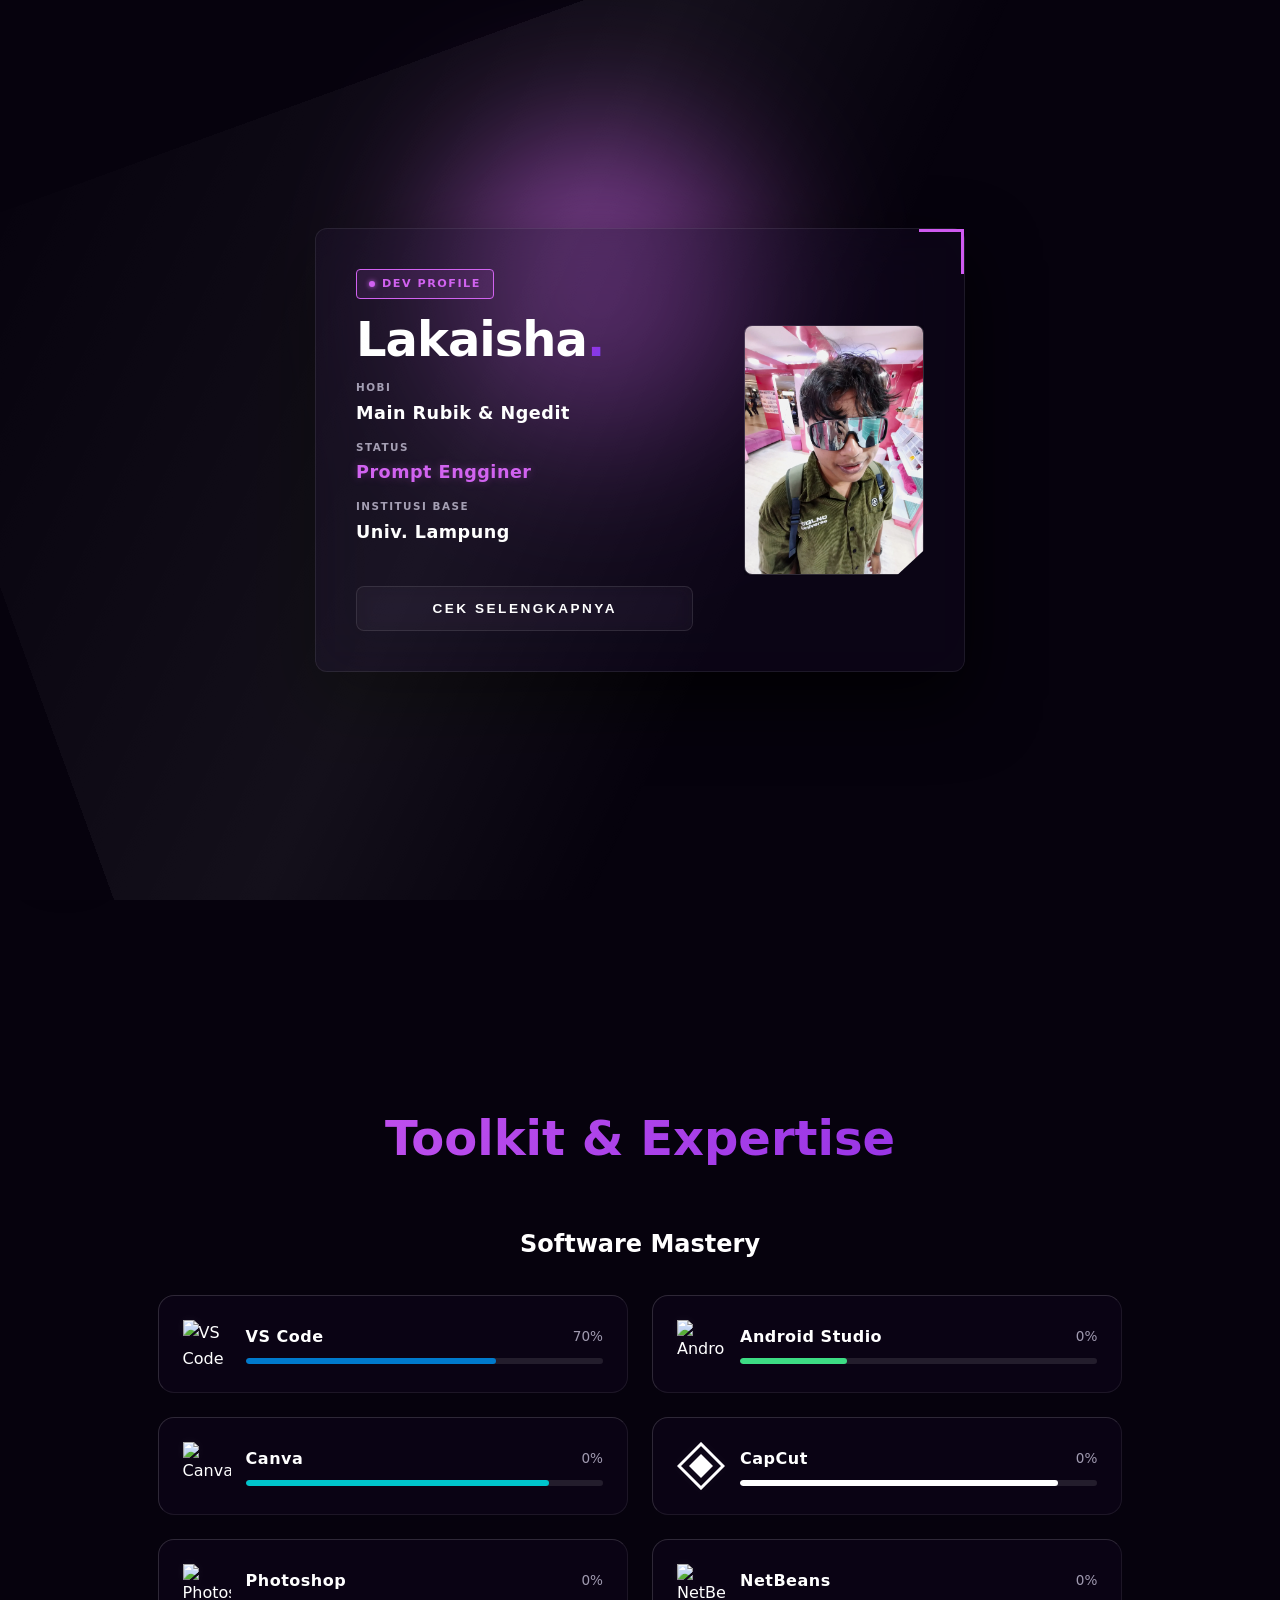
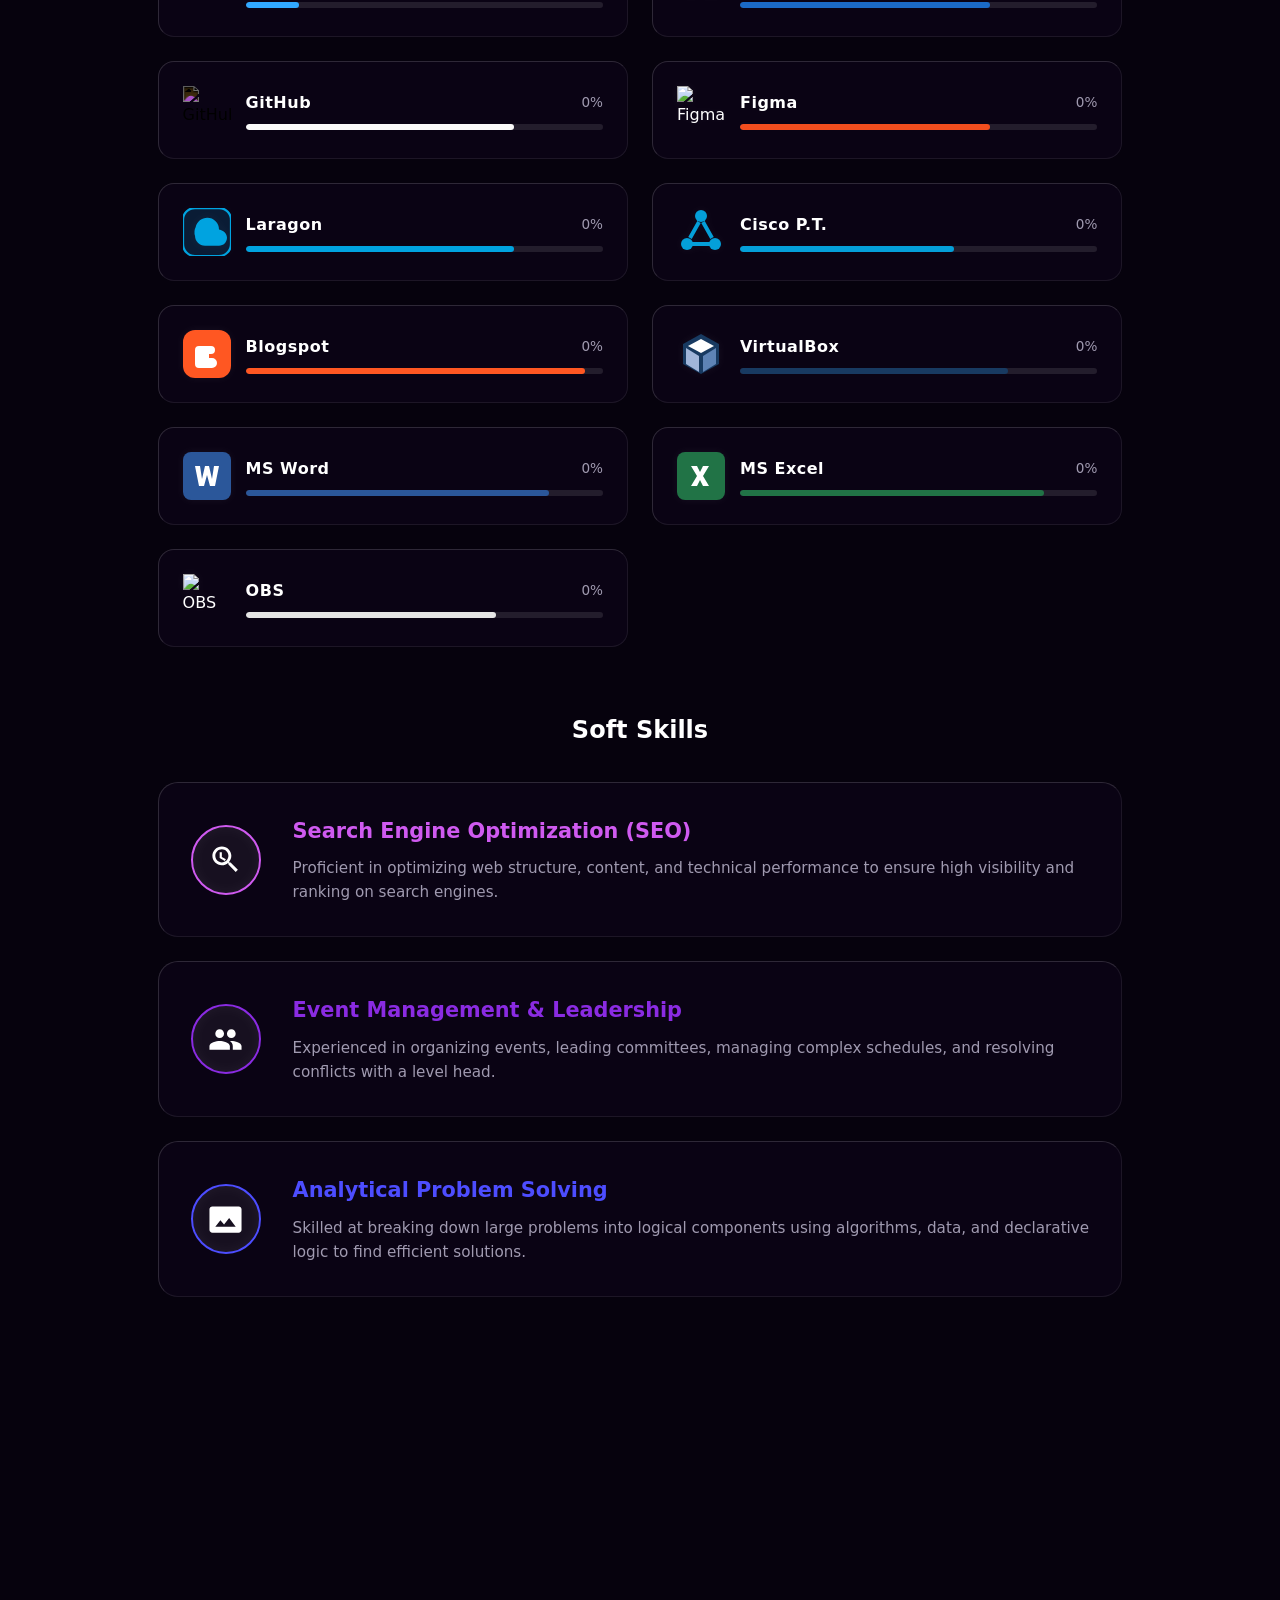
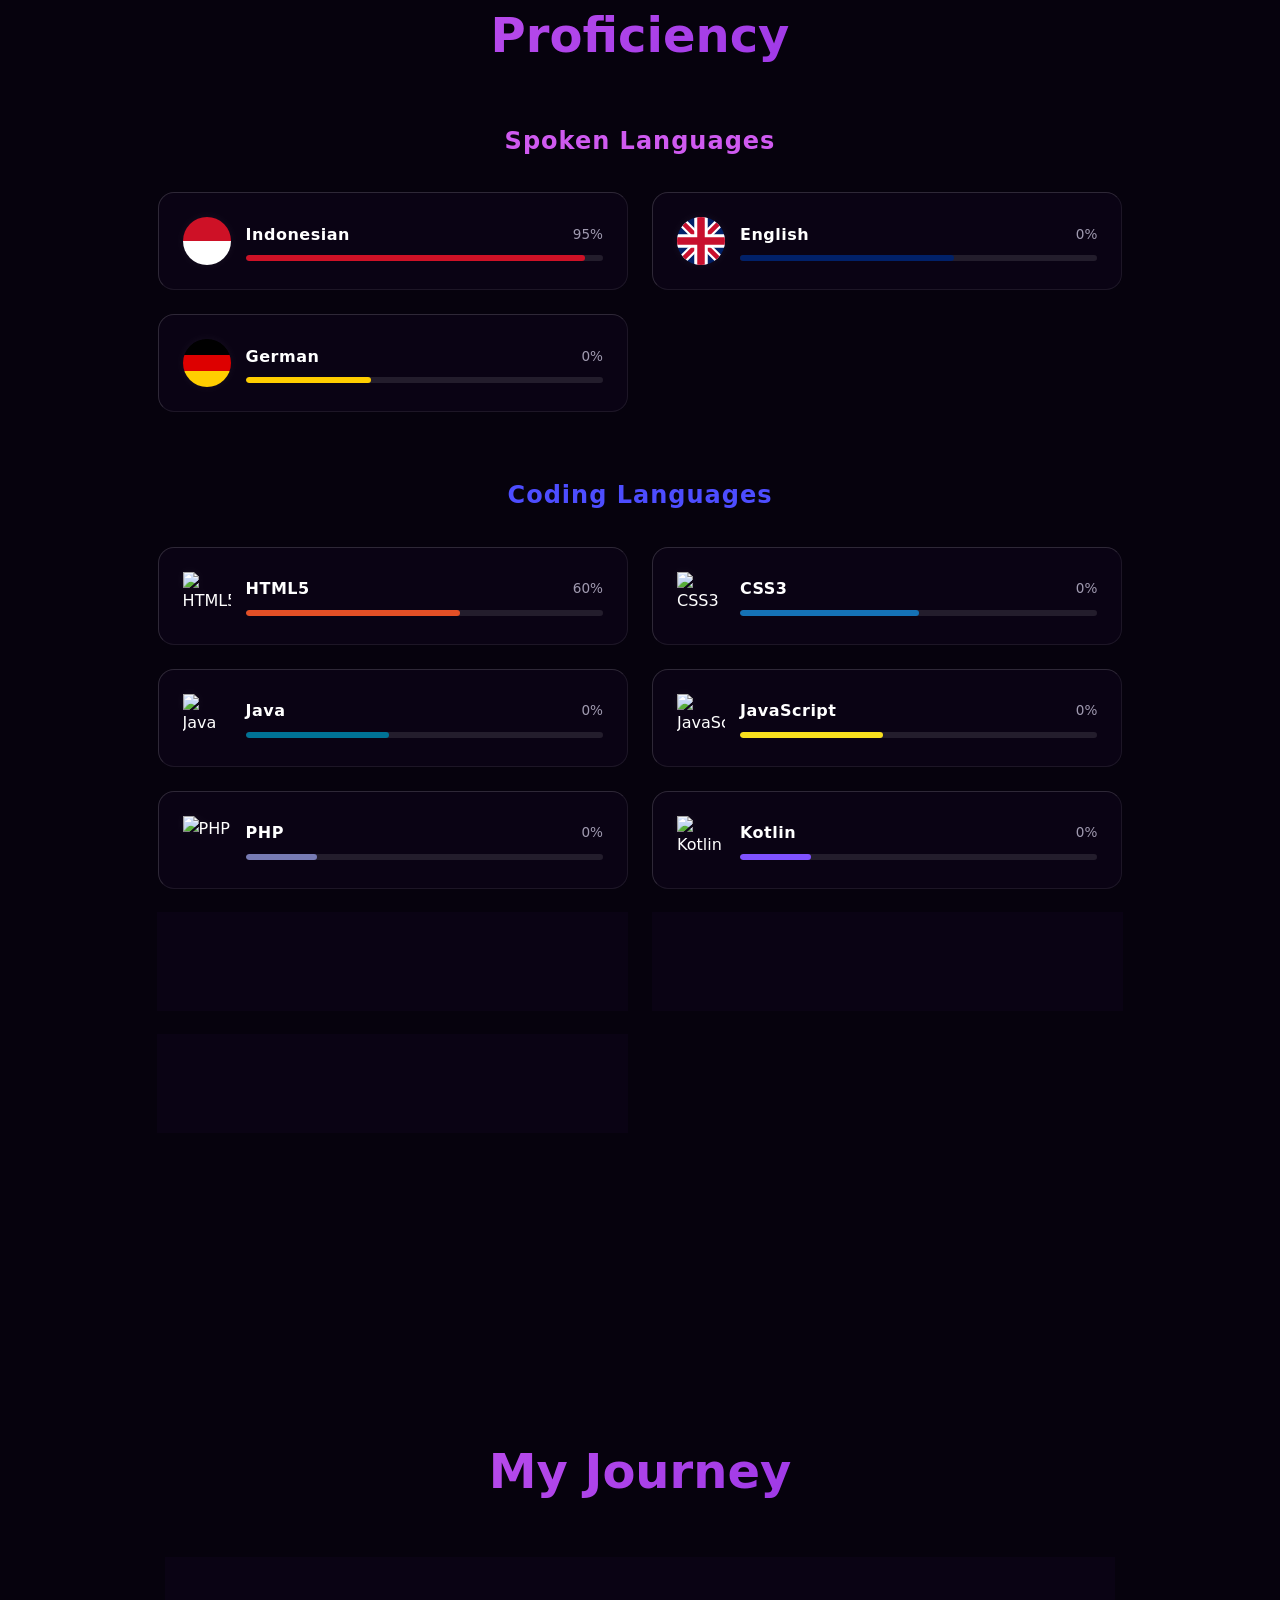
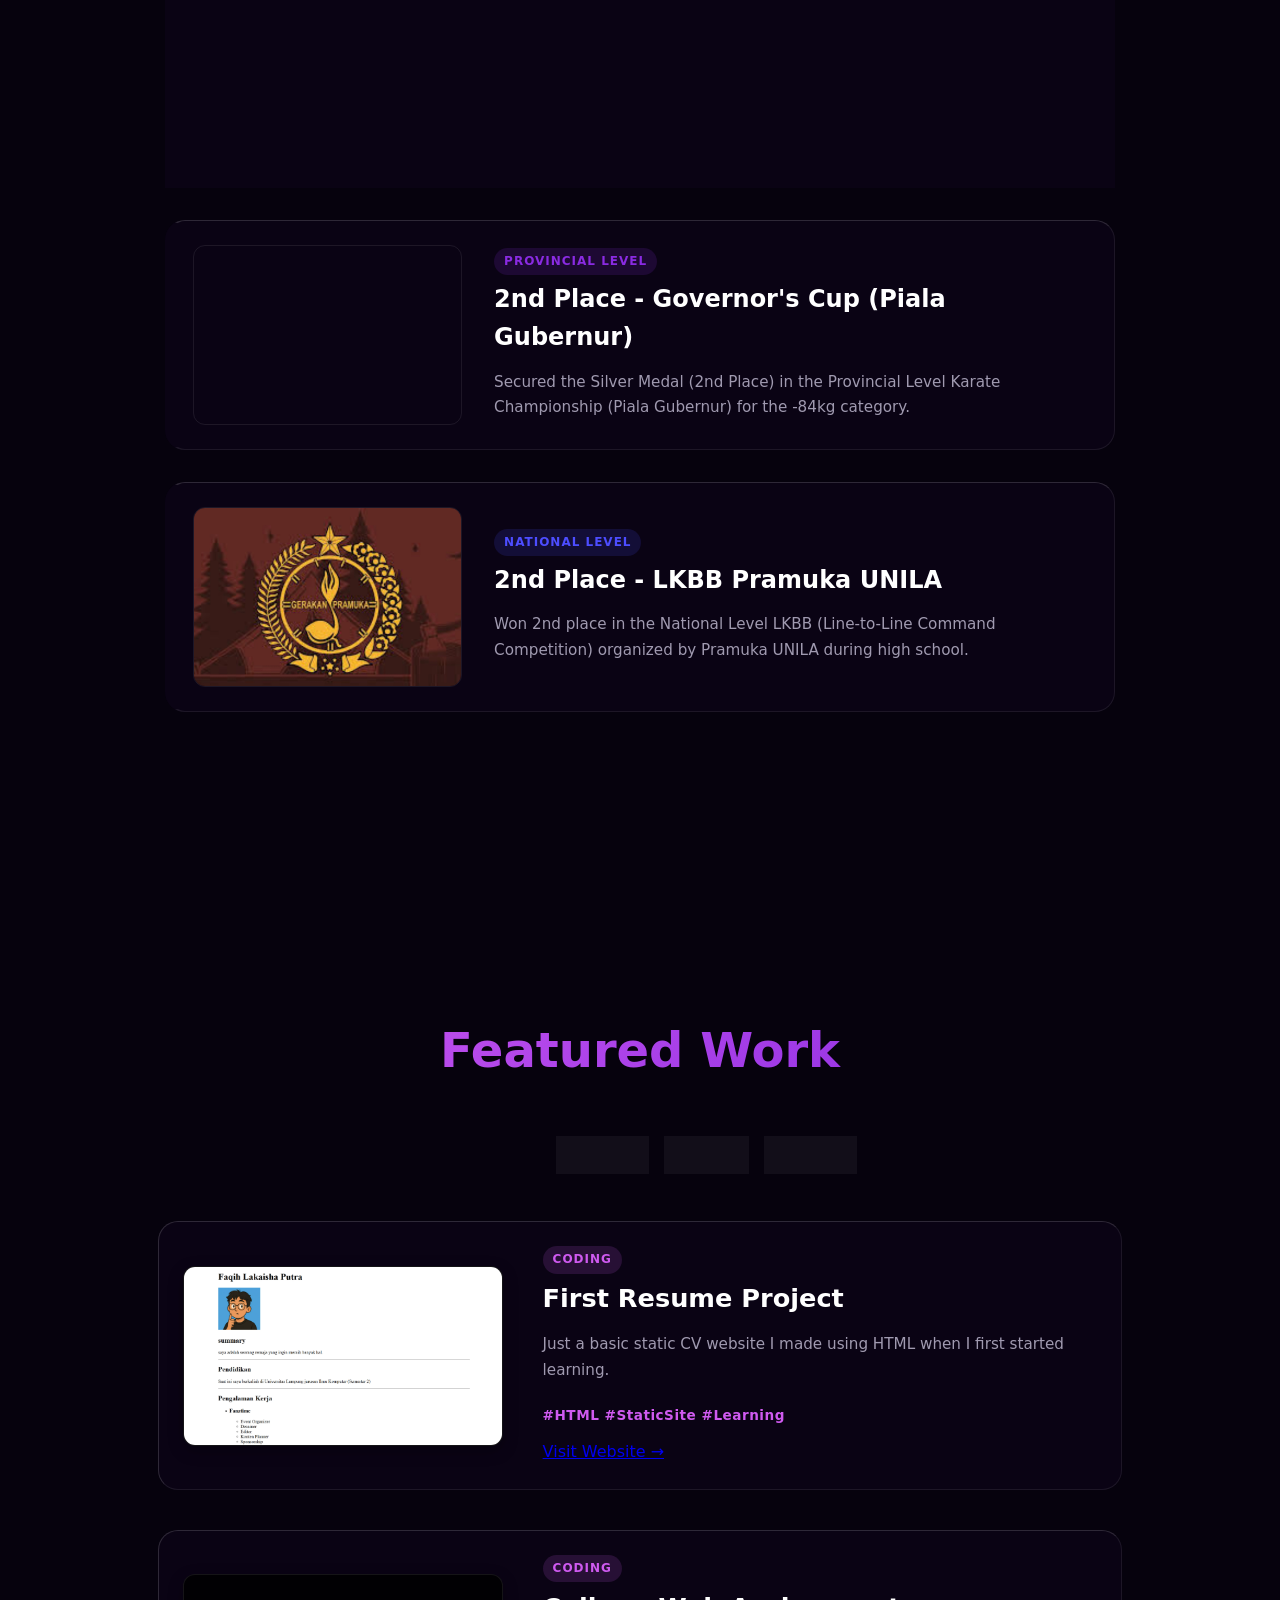
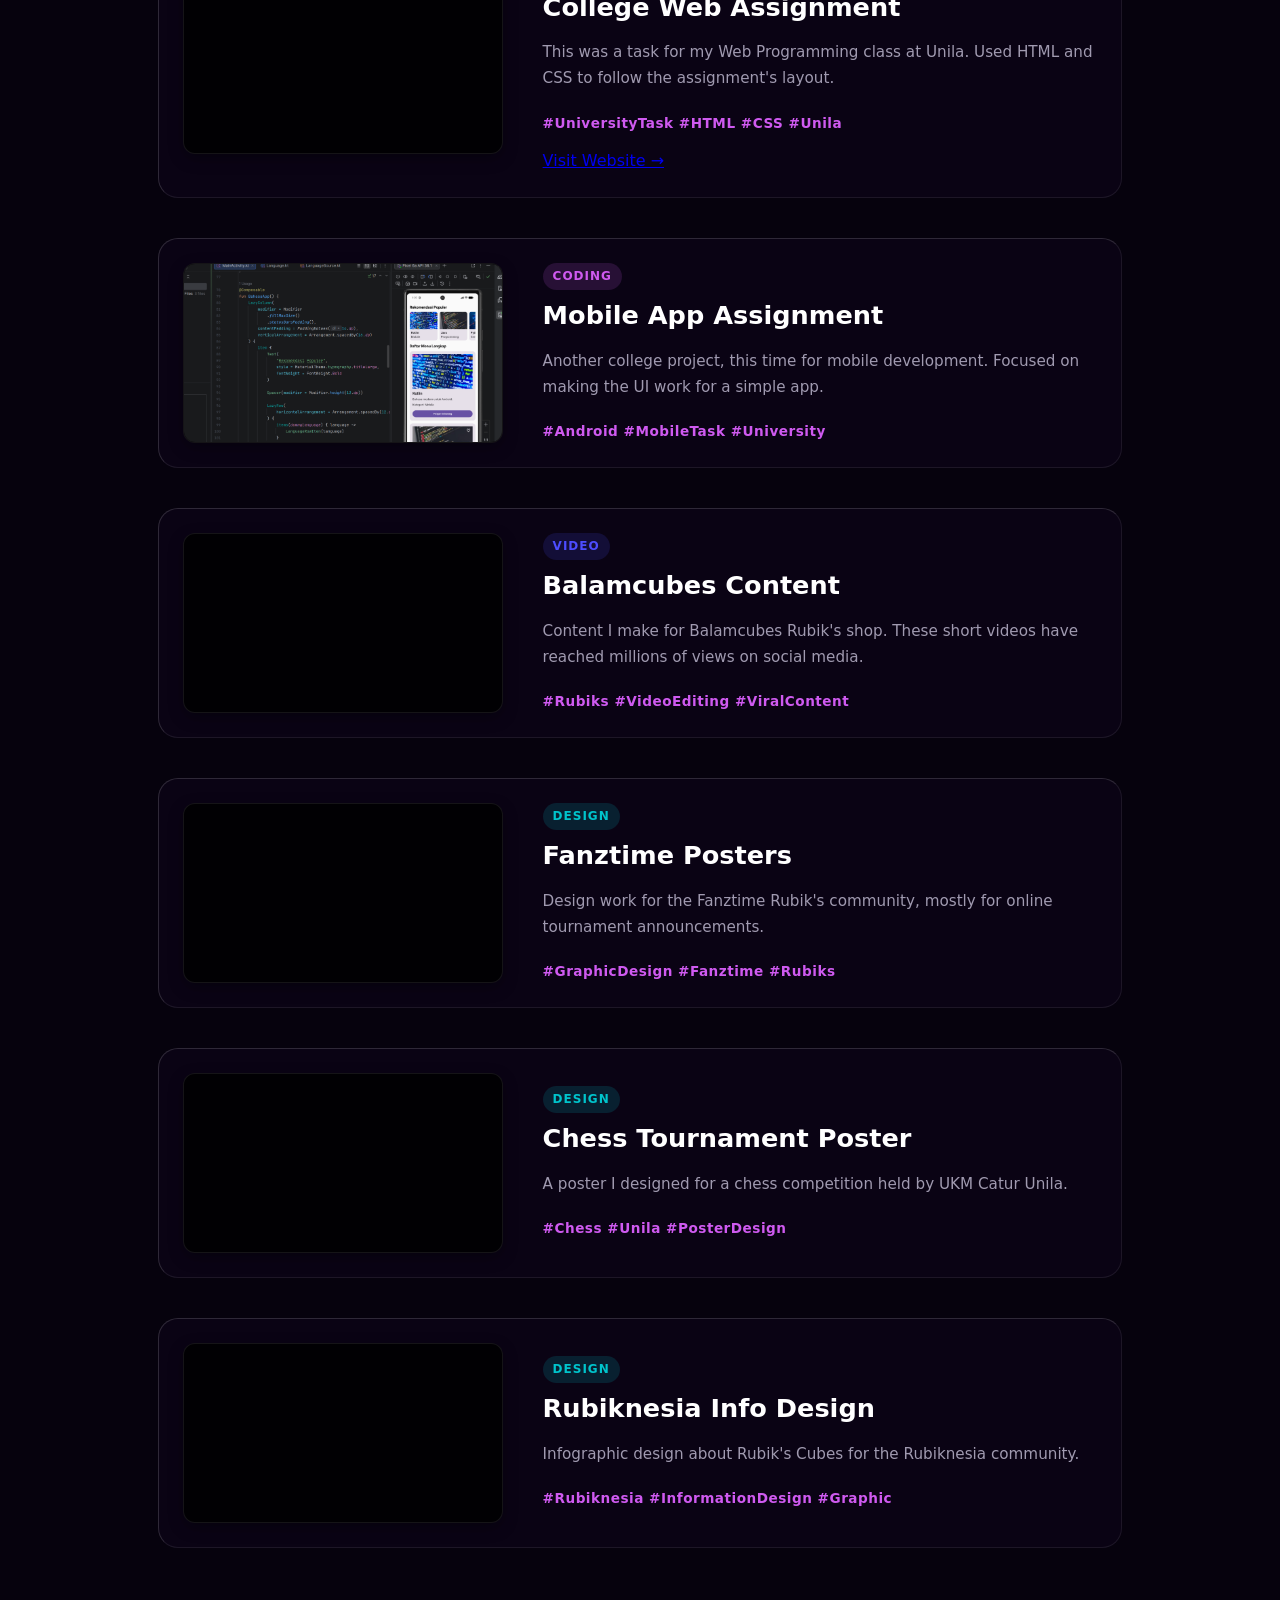
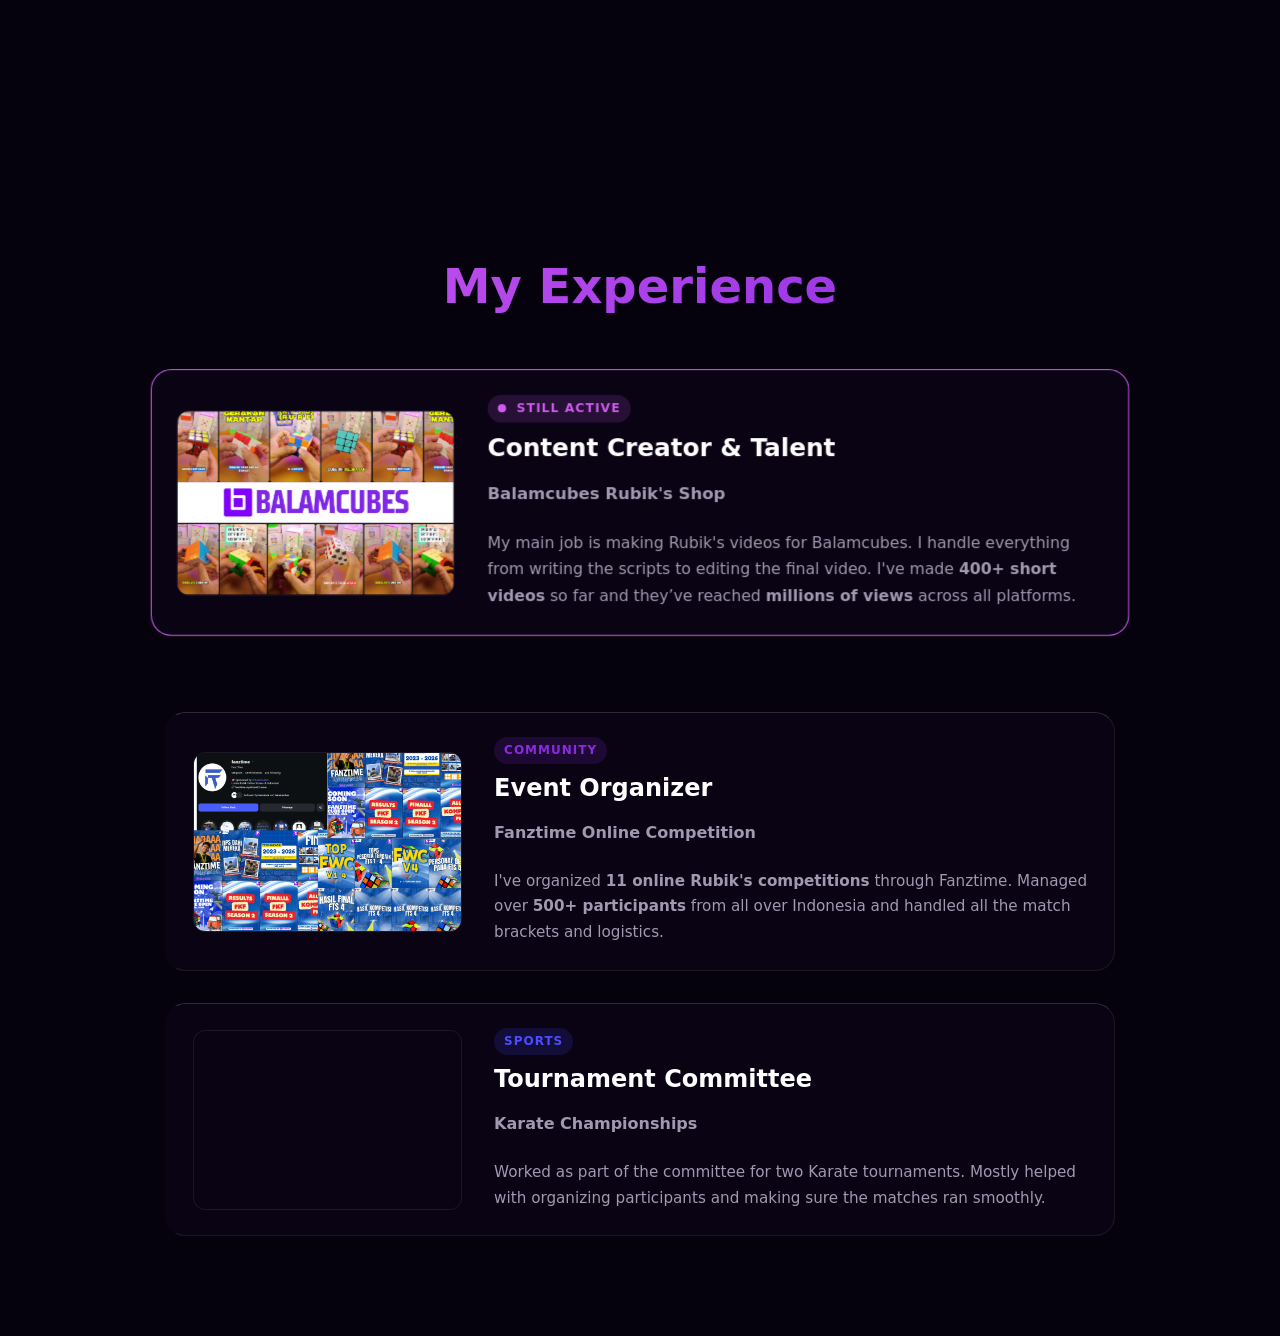
==== index.html @ a0ccaf02 "update" ====
<!DOCTYPE html>
<html lang="id">
<head>
    <meta charset="UTF-8">
    <meta name="viewport" content="width=device-width, initial-scale=1.0">
    <title>Faqih Lakaisha Putra | Portfolio</title>
    <link rel="stylesheet" href="css/style.css">
    
    <style>
        /* Scroll mulus */
        html { scroll-behavior: smooth; }

        /* Styling dasar biar rapi */
        .hero-section {
            display: flex;
            align-items: center;
            justify-content: space-between;
            min-height: 100vh;
            padding: 0 5%;
            gap: 2rem;
        }

        .welcome-text {
            color: var(--accent-magenta);
            letter-spacing: 2px;
            font-size: 1rem;
            margin-bottom: 1rem;
        }

        .main-title {
            font-size: 4rem;
            line-height: 1.1;
            margin-bottom: 1.5rem;
        }

        .desc-text {
            font-size: 1.2rem;
            color: var(--text-dim);
            margin-bottom: 2.5rem;
            max-width: 500px;
        }

        /* 📱 MEDIA QUERY: PENGATURAN KHUSUS UNTUK HP (MOBILE) */
        @media (max-width: 768px) {
            .hero-section {
                flex-direction: column; /* Susun ke bawah (Teks di atas, Gambar di bawah) */
                text-align: center;
                padding-top: 120px; /* Jarak aman dari navbar */
                justify-content: center;
            }
            
            .hero-content {
                display: flex;
                flex-direction: column;
                align-items: center;
            }

            .main-title {
                font-size: 2.5rem; /* Font dikecilin biar muat di HP */
            }

            .desc-text {
                font-size: 1rem;
            }

            /* Bikin menu navigasi di HP bisa digeser / rapi */
            .nav-links {
                display: flex;
                flex-wrap: wrap;
                justify-content: center;
                gap: 15px;
            }
            
            .navbar {
                padding: 10px;
            }
        }

        /* =======================================================
           FLOATING MUSIC PLAYER (pojok kiri bawah)
           ======================================================= */
        .music-player {
            position: fixed;
            bottom: 25px;
            left: 25px;
            z-index: 1000;
            display: flex;
            align-items: center;
            justify-content: center;
        }

        .music-toggle-btn {
            width: 80px;
            height: 80px;
            border-radius: 50%;
            background: #000;
            border: 2px solid rgba(255, 255, 255, 0.2);
            display: flex;
            align-items: center;
            justify-content: center;
            color: var(--text-main);
            cursor: pointer;
            box-shadow: 0 10px 25px rgba(0, 0, 0, 0.5);
            transition: all 0.3s ease;
            padding: 0;
            position: relative;
            overflow: hidden;
        }

        .music-toggle-btn:hover {
            border-color: var(--accent-magenta);
            box-shadow: 0 10px 30px rgba(207, 90, 240, 0.4);
            transform: translateY(-3px);
        }

        /* Gambar album (thumbnail lagu) */
        .album-art {
            width: 100%;
            height: 100%;
            object-fit: cover;
            display: block;
            border-radius: 50%;
        }

        /* Titik tengah piringan biar kesan vinyl record */
        .vinyl-center-dot {
            position: absolute;
            top: 50%; left: 50%;
            width: 13px; height: 13px;
            background: #06020d;
            border: 2px solid rgba(255, 255, 255, 0.7);
            border-radius: 50%;
            transform: translate(-50%, -50%);
            z-index: 2;
            pointer-events: none;
        }

        /* Album art muter selama lagu main */
        .music-toggle-btn.playing .album-art {
            animation: spinDisc 4s linear infinite;
        }

        /* Cincin pulse pas lagu lagi main */
        .pulse-ring {
            position: absolute;
            top: 0; left: 0;
            width: 100%; height: 100%;
            border-radius: 50%;
            border: 1px solid var(--accent-magenta);
            opacity: 0;
            pointer-events: none;
        }

        .music-toggle-btn.playing .pulse-ring {
            animation: pulseRing 1.8s ease-out infinite;
        }

        /* Indikator kecil "belum ada suara" sebelum user interaksi */
        .mute-indicator {
            position: absolute;
            bottom: 0; right: 0;
            width: 24px; height: 24px;
            background: rgba(0, 0, 0, 0.85);
            border: 1px solid rgba(255, 255, 255, 0.2);
            border-radius: 50%;
            display: flex;
            align-items: center;
            justify-content: center;
            font-size: 13px;
            z-index: 3;
        }

        @keyframes spinDisc {
            from { transform: rotate(0deg); }
            to { transform: rotate(360deg); }
        }

        @keyframes pulseRing {
            0% { transform: scale(1); opacity: 0.6; }
            100% { transform: scale(1.7); opacity: 0; }
        }

        @media (max-width: 768px) {
            .music-player { bottom: 18px; left: 18px; }
            .music-toggle-btn { width: 64px; height: 64px; }
            .vinyl-center-dot { width: 10px; height: 10px; }
            .mute-indicator { width: 20px; height: 20px; font-size: 11px; }
        }
    </style>
</head>
<body>
    <div id="intro-splash" class="splash-overlay-3d">
        <div class="bg-blob blob-3" style="top: 15%; left: 35%; width: 300px; height: 300px; z-index: -1; opacity: 0.6;"></div>
        
        <div class="splash-card-compact-3d">
            <div class="corner-accent-top"></div>
            
            <div class="compact-info-3d">
                <div class="tech-badge-new">
                    <span class="pulse-dot-magenta"></span> DEV PROFILE
                </div>
                
                <h1 class="compact-name-new">Lakaisha<span class="text-gradient">.</span></h1>
                
                <div class="compact-data-list">
                    <div class="data-item">
                        <span class="item-label">HOBI </span>
                        <span class="item-value">Main Rubik & Ngedit</span>
                    </div>
                    <div class="data-item">
                        <span class="item-label">STATUS </span>
                        <span class="item-value highlight-magenta">Prompt Engginer</span>
                    </div>
                    <div class="data-item">
                        <span class="item-label">INSTITUSI BASE</span>
                        <span class="item-value">Univ. Lampung</span>
                    </div>
                </div>
                
                <button class="btn-portal-glass" onclick="masukKePortfolio()">CEK SELENGKAPNYA</button>
            </div>

            <div class="compact-photo-3d">
                <div class="photo-frame-compact">
                    <img src="assets/gambar-faqih.webp" alt="Faqih Lakaisha">
                </div>
            </div>
        </div>
    </div>

    <div class="background-container">
        <div class="bg-blob blob-1"></div>
        <div class="bg-blob blob-2"></div>
        <div class="bg-blob blob-3"></div>
    </div>

    <header class="navbar">
        <nav class="nav-container">
            <div class="logo">Lakaisha<span class="text-gradient">.</span></div>
            <ul class="nav-links">
                <li><a href="#home" class="active">Home</a></li>
                <li><a href="#skills">Skills</a></li>
                <li><a href="#languages">Languages</a></li>
                <li><a href="#achievements">Achievements</a></li>
                <li><a href="#projects">Projects</a></li>
                <li><a href="#experience">Experience</a></li>
            </ul>
        </nav>
    </header>

    <main id="home" class="page-section hero-section">
        <div class="hero-content fade-in">
            <h2 class="welcome-text">WELCOME TO MY SPACE</h2>
            <h1 class="main-title">Hi, I'm <br><span class="text-gradient">Faqih Lakaisha Putra</span></h1>
            <p class="desc-text">
                Computer Science Student. Passionate about Web Development, Data Science, and creating logical solutions.
            </p>
            <div style="display: flex; gap: 1.5rem;">
                <button onclick="window.location.href='#projects'" class="btn-primary">Explore Projects</button>
            </div>
        </div>
        
        <div class="hero-image fade-in">
            <div class="speech-bubble">
                "in another life aku gamau masuk ilmu komputer"
            </div>
            <div class="glass-sphere" style="background-image: url('assets/gambar-faqih.webp'); background-size: cover; background-position: center; border: 3px solid rgba(255, 255, 255, 0.4);">
            </div>
        </div>
    </main>

    <section id="skills" class="page-section"></section>
    <section id="languages" class="page-section"></section>
    <section id="achievements" class="page-section"></section>
    <section id="projects" class="page-section"></section>
    <section id="experience" class="page-section"></section>

    <!-- =======================================================
         FLOATING MUSIC PLAYER
         ======================================================= -->
    <div class="music-player">
        <button id="musicToggleBtn" class="music-toggle-btn" aria-label="Klik buat aktifin suara" type="button">
            <img class="album-art" src="https://img.youtube.com/vi/OmKAn8rNbKg/hqdefault.jpg" alt="Album art">
            <span class="vinyl-center-dot"></span>
            <span class="pulse-ring"></span>
            <span class="mute-indicator" id="muteIndicator">🔇</span>
        </button>
    </div>

    <!-- Player YouTube disembunyikan, cuma buat audio -->
    <div style="position:fixed; width:1px; height:1px; overflow:hidden; opacity:0; pointer-events:none;">
        <div id="yt-player"></div>
    </div>

    <script>
        const splash = document.getElementById('intro-splash');
        if (sessionStorage.getItem('splashSudahDilihat') === 'true') {
            splash.style.display = 'none';
        }
        function masukKePortfolio() {
            sessionStorage.setItem('splashSudahDilihat', 'true');
            splash.classList.add('exit-animation-3d');
            setTimeout(() => {
                splash.style.display = 'none';
            }, 800);
        }
    </script>

    <!-- =======================================================
         LOGIKA MUSIC PLAYER (YouTube IFrame API)
         ======================================================= -->
    <script>
        const MUSIC_VIDEO_ID = 'OmKAn8rNbKg'; // Novo Amor - Anchor

        let ytPlayer = null;
        let audioUnmuted = false;
        const musicBtn = document.getElementById('musicToggleBtn');
        const muteIndicator = document.getElementById('muteIndicator');

        function onYouTubeIframeAPIReady() {
            ytPlayer = new YT.Player('yt-player', {
                height: '1',
                width: '1',
                videoId: MUSIC_VIDEO_ID,
                playerVars: {
                    autoplay: 1,
                    controls: 0,
                    loop: 1,
                    playlist: MUSIC_VIDEO_ID
                },
                events: {
                    onReady: onPlayerReady,
                    onStateChange: onPlayerStateChange
                }
            });
        }

        // Browser cuma ngizinin autoplay kalau di-mute dulu.
        function onPlayerReady(event) {
            event.target.mute();
            event.target.playVideo();
            musicBtn.classList.add('playing');
        }

        // Begitu user interaksi apa aja (klik/scroll/sentuh/keyboard),
        // suara langsung dinyalain otomatis — berasa autoplay beneran.
        function unmuteOnFirstInteraction() {
            if (!audioUnmuted && ytPlayer && typeof ytPlayer.unMute === 'function') {
                ytPlayer.unMute();
                ytPlayer.setVolume(100);
                audioUnmuted = true;
                musicBtn.setAttribute('aria-label', 'Jeda musik');
                if (muteIndicator) muteIndicator.style.display = 'none';
            }
            document.removeEventListener('click', unmuteOnFirstInteraction);
            document.removeEventListener('touchstart', unmuteOnFirstInteraction);
            document.removeEventListener('keydown', unmuteOnFirstInteraction);
            document.removeEventListener('scroll', unmuteOnFirstInteraction);
        }

        document.addEventListener('click', unmuteOnFirstInteraction);
        document.addEventListener('touchstart', unmuteOnFirstInteraction);
        document.addEventListener('keydown', unmuteOnFirstInteraction);
        document.addEventListener('scroll', unmuteOnFirstInteraction, { passive: true });

        function onPlayerStateChange(event) {
            if (event.data === YT.PlayerState.PLAYING) {
                musicBtn.classList.add('playing');
            } else {
                musicBtn.classList.remove('playing');
            }
        }

        musicBtn.addEventListener('click', () => {
            if (!ytPlayer || typeof ytPlayer.getPlayerState !== 'function') return;
            const state = ytPlayer.getPlayerState();
            if (state === YT.PlayerState.PLAYING) {
                ytPlayer.pauseVideo();
            } else {
                ytPlayer.playVideo();
            }
        });
    </script>
    <script src="https://www.youtube.com/iframe_api"></script>
    
    <script src="js/main.js"></script>
</body>
</html>
---- css/style.css ----
/* =======================================================
   1. PENGATURAN SCROLLBAR
   ======================================================= */
::-webkit-scrollbar {
    display: none;
}

/* ANTI FLASHBANG FIXED: HTML gelap permanen, body nyesuain */
html {
    background-color: #06020d !important;
    -ms-overflow-style: none;
    scrollbar-width: none;
    scroll-behavior: smooth; /* Tambahan untuk scroll mulus */
}

body {
    -ms-overflow-style: none;
    scrollbar-width: none;
}

/* =======================================================
   2. INTI VARIABEL & RESET
   ======================================================= */
:root {
    --bg-base: #06020d; 
    --accent-purple: #8a2be2;
    --accent-magenta: #cf5af0;
    --accent-blue: #4d4dff;
    
    --glass-bg: rgba(25, 10, 45, 0.25);
    --glass-border: rgba(255, 255, 255, 0.08);
    --glass-highlight: rgba(255, 255, 255, 0.15);
    
    --text-main: #ffffff;
    --text-dim: #a09ab0;
}

* { 
    margin: 0; 
    padding: 0; 
    box-sizing: border-box; 
}

/* 🚨 FIX UTAMA: Efek transform dihapus dari animasi agar position: fixed tidak rusak */
body {
    background-color: transparent;
    color: var(--text-main);
    font-family: 'Segoe UI', system-ui, -apple-system, sans-serif;
    overflow-x: hidden; 
    line-height: 1.6;
    width: 100%;
    animation: pageAppear 0.8s ease-in forwards;
    opacity: 0; 
}

@keyframes pageAppear {
    0% { opacity: 0; }
    100% { opacity: 1; }
}

/* =======================================================
   3. ANIMATED BACKGROUND
   ======================================================= */
.background-container {
    position: fixed; 
    top: 0;
    left: 0;
    width: 100vw;
    height: 100vh;
    z-index: -10; 
    overflow: hidden;
    pointer-events: none; 
}

.bg-blob {
    position: absolute;
    border-radius: 50%;
    filter: blur(80px);
    opacity: 0.5;
    animation: moveBlob 20s infinite alternate ease-in-out;
}

.blob-1 { width: 400px; height: 400px; background: var(--accent-purple); top: -10%; left: -10%; }
.blob-2 { width: 500px; height: 500px; background: var(--accent-blue); bottom: -20%; right: -10%; animation-delay: -5s; animation-duration: 25s; }
.blob-3 { width: 300px; height: 300px; background: var(--accent-magenta); top: 40%; left: 50%; animation-delay: -10s; opacity: 0.3; }

@keyframes moveBlob {
    0% { transform: translate(0, 0) scale(1); }
    33% { transform: translate(30px, -50px) scale(1.1); }
    66% { transform: translate(-20px, 20px) scale(0.9); }
    100% { transform: translate(0, 0) scale(1); }
}

/* =======================================================
   4. NAVIGASI (MODERN CLEAR GLASS PILL)
   ======================================================= */
.navbar {
    position: fixed;
    top: 25px; left: 50%; transform: translateX(-50%); 
    width: 90%; max-width: 1000px; z-index: 1000;
    background: rgba(255, 255, 255, 0.03); 
    backdrop-filter: blur(20px); -webkit-backdrop-filter: blur(20px);
    border: 1px solid rgba(255, 255, 255, 0.15); 
    border-radius: 50px; 
    box-shadow: 0 10px 30px rgba(0, 0, 0, 0.3), inset 0 0 10px rgba(255, 255, 255, 0.05);
    transition: all 0.4s ease;
}

.nav-container {
    display: flex; justify-content: space-between; align-items: center;
    padding: 1rem 2.5rem; margin: 0 auto;
}

.logo { font-size: 1.8rem; font-weight: 800; letter-spacing: 1px; }
.nav-links { display: flex; list-style: none; gap: 2.5rem; }
.nav-links a {
    text-decoration: none; color: var(--text-dim);
    font-weight: 500; font-size: 1rem;
    transition: all 0.3s ease; position: relative;
}
.nav-links a:hover, .nav-links a.active { color: var(--text-main); text-shadow: 0 0 10px var(--accent-magenta); }

/* =======================================================
   5. GLASSMORPHISM & SISTEM GLOW
   ======================================================= */
.glass-panel, .glass-card {
    background: var(--glass-bg); backdrop-filter: blur(16px); -webkit-backdrop-filter: blur(16px);
    border: 1px solid var(--glass-border); border-top: 1px solid var(--glass-highlight); border-left: 1px solid var(--glass-highlight);
    border-radius: 20px; padding: 2rem; transition: all 0.4s cubic-bezier(0.175, 0.885, 0.32, 1.275);
    position: relative; overflow: hidden;
}

.glow-hover:hover {
    transform: translateY(-8px); border-color: var(--accent-magenta);
    box-shadow: 0 10px 30px rgba(207, 90, 240, 0.2), inset 0 0 20px rgba(138, 43, 226, 0.1);
}

/* =======================================================
   6. TIPOGRAFI & LAYOUT DASAR
   ======================================================= */
.text-gradient {
    background: linear-gradient(135deg, var(--accent-magenta), var(--accent-purple), var(--accent-blue));
    -webkit-background-clip: text; -webkit-text-fill-color: transparent;
    background-size: 200% auto; animation: gradientText 5s linear infinite;
}

@keyframes gradientText { 0% { background-position: 0% center; } 100% { background-position: 200% center; } }
.glow-text { text-shadow: 0 0 20px rgba(207, 90, 240, 0.4); }

/* 🚨 FIX JARAK KOSONG: min-height dihapus, diganti padding menyesuaikan konten */
.page-section { padding: 100px 5% 50px 5%; max-width: 1200px; margin: 0 auto; min-height: auto; }
.section-title { font-size: 3rem; text-align: center; margin-bottom: 3rem; }

.fade-in { opacity: 0; transform: translateY(30px); transition: opacity 0.8s cubic-bezier(0.22, 1, 0.36, 1), transform 0.8s cubic-bezier(0.22, 1, 0.36, 1); }
.fade-in.visible { opacity: 1; transform: translateY(0); }

/* =======================================================
   7. HALAMAN UTAMA (INDEX.HTML) - HERO SECTION
   ======================================================= */
.hero-section {
    min-height: 100vh; display: flex; align-items: center; justify-content: space-between;
    flex-wrap: wrap; gap: 4rem; padding-top: 80px; max-width: 1200px; margin: 0 auto; padding-left: 5%; padding-right: 5%;
}

.hero-content { flex: 1; min-width: 300px; }
.sub-heading { color: var(--text-dim); font-size: 1.2rem; font-weight: 400; margin-bottom: 0.5rem; letter-spacing: 2px; text-transform: uppercase; }
.main-heading { font-size: 4rem; line-height: 1.1; margin-bottom: 1.5rem; }
.hero-desc { font-size: 1.2rem; color: var(--text-dim); margin-bottom: 2.5rem; max-width: 500px; }
.cta-group { display: flex; gap: 1.5rem; flex-wrap: wrap; }
.hero-image { flex: 1; display: flex; justify-content: center; position: relative; }

.btn-primary {
    background: linear-gradient(135deg, var(--accent-purple), var(--accent-magenta));
    border: none; padding: 14px 32px; color: white; border-radius: 30px;
    font-size: 1rem; font-weight: 600; cursor: pointer; transition: all 0.3s ease;
}
.glow-btn:hover { transform: translateY(-3px) scale(1.05); box-shadow: 0 10px 25px rgba(207, 90, 240, 0.5); }

.btn-outline {
    background: transparent; border: 1px solid var(--accent-magenta);
    padding: 14px 32px; color: var(--text-main); border-radius: 30px; text-decoration: none;
    font-weight: 600; transition: all 0.3s ease;
}
.btn-outline:hover { background: rgba(207, 90, 240, 0.1); box-shadow: inset 0 0 15px rgba(207, 90, 240, 0.3); }

.glass-sphere {
    width: 350px; height: 350px; border-radius: 50%;
    border: 3px solid rgba(255, 255, 255, 0.4);
    box-shadow: 0 20px 50px rgba(0,0,0,0.5), 0 0 60px rgba(207, 90, 240, 0.4);
    position: relative; z-index: 5;
}
.inner-glow { display: none; }

.speech-bubble {
    position: absolute; top: -40px; right: -100px;
    background: rgba(25, 10, 45, 0.7); backdrop-filter: blur(15px);
    padding: 18px 25px; border-radius: 60% 40% 60% 40% / 40% 60% 40% 60%;
    border: 1px solid var(--accent-magenta); color: var(--text-main);
    font-size: 0.9rem; font-style: italic; max-width: 250px; text-align: center;
    box-shadow: 0 10px 30px rgba(207, 90, 240, 0.2), inset 0 0 15px rgba(207, 90, 240, 0.1);
    animation: floatBubbleModern 5s ease-in-out infinite; z-index: 10;
}
@keyframes floatBubbleModern { 0%, 100% { transform: translate(0, 0) rotate(0deg); } 50% { transform: translate(-5px, -15px) rotate(1deg); } }

/* =======================================================
   8. GRID & TOMBOL FILTER
   ======================================================= */
.grid-container { display: grid; grid-template-columns: repeat(auto-fit, minmax(320px, 1fr)); gap: 2.5rem; }
.filter-container { display: flex; justify-content: center; gap: 1rem; margin-bottom: 3rem; flex-wrap: wrap; }
.filter-btn {
    background: rgba(255, 255, 255, 0.05); border: 1px solid rgba(255, 255, 255, 0.1);
    color: var(--text-dim); padding: 10px 24px; border-radius: 30px;
    cursor: pointer; transition: all 0.3s ease; backdrop-filter: blur(5px);
}
.filter-btn.active, .filter-btn:hover {
    background: var(--accent-purple); color: white;
    box-shadow: 0 0 15px rgba(138, 43, 226, 0.5); border-color: transparent;
}

/* =======================================================
   9. HALAMAN SKILLS & LANGUAGES (KOTAK HORIZONTAL)
   ======================================================= */
.software-grid { display: grid; grid-template-columns: repeat(auto-fill, minmax(320px, 1fr)); gap: 1.5rem; }
.skill-badge { display: flex; flex-direction: row; align-items: center; padding: 1.5rem; border-radius: 16px; cursor: default; gap: 15px; }
.skill-icon {
    flex-shrink: 0; width: 48px; height: 48px; max-width: 48px; max-height: 48px; 
    object-fit: contain; object-position: center; transition: all 0.4s cubic-bezier(0.175, 0.885, 0.32, 1.275);
    filter: drop-shadow(0 0 5px rgba(255,255,255,0.05));
}
.badge-info { flex: 1; display: flex; flex-direction: column; gap: 8px; }
.badge-text-row { display: flex; justify-content: space-between; align-items: center; }
.badge-text-row span:first-child { font-size: 1rem; font-weight: 600; letter-spacing: 0.5px; color: var(--text-main); }
.badge-text-row .skill-percent { font-size: 0.85rem; color: var(--text-dim); font-weight: 500; }
.mini-progress { width: 100%; height: 6px; background: rgba(255, 255, 255, 0.1); border-radius: 10px; overflow: hidden; }
.mini-progress-fill { height: 100%; border-radius: 10px; transition: width 1.5s ease-out; }
.skill-badge:hover .skill-icon { transform: scale(1.15) translateY(-3px); filter: drop-shadow(0 5px 15px rgba(255, 255, 255, 0.3)); }

.soft-skill-grid { display: flex; flex-direction: column; gap: 1.5rem; }
.soft-skill-item { display: flex; align-items: center; padding: 2rem; }
.skill-icon-wrapper {
    flex-shrink: 0; width: 70px; height: 70px; border-radius: 50%;
    background: rgba(255, 255, 255, 0.05); border: 2px solid var(--accent-magenta);
    display: flex; align-items: center; justify-content: center; margin-right: 2rem;
    box-shadow: inset 0 0 15px rgba(255, 255, 255, 0.05); transition: all 0.4s ease;
}
.skill-icon-wrapper svg { width: 35px; height: 35px; fill: var(--text-main); }
.soft-skill-item:hover .skill-icon-wrapper { transform: scale(1.1) rotate(5deg); background: rgba(255, 255, 255, 0.1); box-shadow: 0 0 20px rgba(207, 90, 240, 0.4); }

/* =======================================================
   10. HALAMAN ACHIEVEMENTS (LIST KIRI FOTO, KANAN TEKS)
   ======================================================= */
.achievement-list { display: flex; flex-direction: column; gap: 2rem; max-width: 950px; margin: 0 auto; }
.achievement-row { display: flex; flex-direction: row; align-items: center; padding: 1.5rem; gap: 2rem; border-left: 4px solid transparent; transition: all 0.4s ease; }
.achievement-row:nth-child(1):hover { border-left-color: var(--accent-magenta); }
.achievement-row:nth-child(2):hover { border-left-color: var(--accent-purple); }
.achievement-row:nth-child(3):hover { border-left-color: var(--accent-blue); }
.achievement-photo-side { width: 30%; height: 180px; flex-shrink: 0; position: relative; overflow: hidden; border-radius: 12px; border: 1px solid var(--glass-border); }
.achievement-img { width: 100%; height: 100%; object-fit: cover; transition: transform 0.6s cubic-bezier(0.22, 1, 0.36, 1); }
.achievement-row:hover .achievement-img { transform: scale(1.1); }
.achievement-info-side { flex: 1; display: flex; flex-direction: column; gap: 0.8rem; }
.info-header { display: flex; flex-direction: column; gap: 0.3rem; }
.achievement-category { display: inline-block; padding: 4px 10px; border-radius: 20px; font-size: 0.75rem; font-weight: 700; text-transform: uppercase; letter-spacing: 1px; width: fit-content; }
.achievement-title { font-size: 1.5rem; font-weight: 700; color: var(--text-main); }
.achievement-desc { color: var(--text-dim); font-size: 0.95rem; line-height: 1.7; margin: 0; }

/* =======================================================
   11. HALAMAN PROJECTS (LIST KIRI EMBED FIX, KANAN TEKS)
   ======================================================= */
.project-list { display: flex; flex-direction: column; gap: 2.5rem; max-width: 1000px; margin: 0 auto; }
.project-item { display: block; }

.project-row {
    display: flex; flex-direction: row; align-items: center;
    padding: 1.5rem; gap: 2.5rem; transition: all 0.4s ease;
}

.project-media-side {
    width: 320px;      
    height: 180px;     
    flex-shrink: 0;    
    border-radius: 12px;
    overflow: hidden;
    border: 1px solid var(--glass-border);
    background: rgba(0, 0, 0, 0.8);
    position: relative;
    display: flex;
    justify-content: center;
    align-items: center;
    box-shadow: 0 5px 15px rgba(0,0,0,0.3);
}

.project-media-side iframe {
    width: 100%;
    height: 100%;
    border: none;
}

.project-info-side { flex: 1; display: flex; flex-direction: column; gap: 0.8rem; }
.project-category-tag { display: inline-block; padding: 4px 10px; border-radius: 20px; font-size: 0.75rem; font-weight: 700; text-transform: uppercase; letter-spacing: 1px; width: fit-content; }
.project-info-side h3 { font-size: 1.6rem; font-weight: 700; color: var(--text-main); margin: 0; }
.project-info-side p { color: var(--text-dim); font-size: 0.95rem; line-height: 1.7; margin: 0; }
.project-tags-row { color: var(--accent-magenta); font-size: 0.85rem; font-weight: 600; letter-spacing: 0.5px; margin-top: 0.5rem; }

/* =======================================================
   12. RESPONSIVE DESIGN (MOBILE VIEW)
   ======================================================= */
@media (max-width: 768px) {
    .navbar { top: 15px; width: 95%; }
    .nav-links { display: none; }
    
    .main-heading { font-size: 2.5rem; }
    .hero-section { text-align: center; justify-content: center; padding-top: 120px; }
    .cta-group { justify-content: center; }
    .glass-sphere { width: 250px; height: 250px; }
    .speech-bubble { right: -10px; top: -50px; }
    
    .section-title { font-size: 2.2rem; }
    .page-section { padding-top: 110px; }
    
    .soft-skill-item { flex-direction: column; text-align: center; }
    .skill-icon-wrapper { margin-right: 0 !important; margin-bottom: 1rem; }
    
    .achievement-row { flex-direction: column; align-items: flex-start; padding: 1.2rem; gap: 1.2rem; }
    .achievement-photo-side { width: 100%; height: 180px; }
    
    .project-row { flex-direction: column; padding: 1.2rem; gap: 1.5rem; }
    .project-media-side { width: 100%; height: 200px; }
}

/* =======================================================
   14. SPLASH SCREEN (COMPACT 3D FLOATING & MIRING - UPDATED)
   ======================================================= */
.splash-overlay-3d {
    position: fixed; top: 0; left: 0; width: 100vw; height: 100vh;
    background-color: var(--bg-base); z-index: 9999; 
    display: flex; justify-content: center; align-items: center;
    perspective: 2000px;
    transition: all 0.8s cubic-bezier(0.85, 0, 0.15, 1);
    overflow: hidden;
}

.splash-card-compact-3d {
    display: flex; flex-direction: row; gap: 2rem; align-items: stretch;
    background: rgba(20, 10, 35, 0.4); backdrop-filter: blur(30px); -webkit-backdrop-filter: blur(30px);
    border: 1px solid rgba(255, 255, 255, 0.08);
    border-radius: 12px; padding: 2.5rem;
    max-width: 650px; width: 92%; box-shadow: 0 30px 70px rgba(0,0,0,0.8);
    position: relative;
    transform-style: preserve-3d;
    opacity: 0;
    animation: popInNew 1.2s cubic-bezier(0.22, 1, 0.36, 1) forwards, 
               float3DTilt 8s 1.5s ease-in-out infinite; 
}

.splash-card-compact-3d::after {
    content: ''; position: absolute; top: -50%; left: -50%; width: 200%; height: 200%;
    background: linear-gradient(135deg, transparent, rgba(255,255,255,0.06) 40%, transparent 60%);
    transform: rotate(-20deg); pointer-events: none; z-index: 10;
}

@keyframes popInNew {
    0% { opacity: 0; transform: scale(0.85) translateY(50px) rotateX(15deg); }
    100% { opacity: 1; transform: scale(1) translateY(0) rotateX(0deg); }
}

@keyframes float3DTilt {
    0%, 100% { transform: translateY(0) rotateX(1deg) rotateY(1deg); }
    25% { transform: translateY(-15px) rotateX(-4deg) rotateY(5deg); }
    50% { transform: translateY(-25px) rotateX(3deg) rotateY(-5deg); }
    75% { transform: translateY(-10px) rotateX(5deg) rotateY(3deg); }
}

.corner-accent-top {
    position: absolute; top: 0; right: 0; width: 45px; height: 45px;
    border-right: 3px solid var(--accent-magenta); border-top: 3px solid var(--accent-magenta);
    transform: translateZ(25px); 
}

.compact-info-3d {
    flex: 1.7; display: flex; flex-direction: column; justify-content: space-between;
    transform: translateZ(40px); 
}

.tech-badge-new {
    display: flex; align-items: center; gap: 7px; width: fit-content;
    background: rgba(207, 90, 240, 0.1); border: 1px solid var(--accent-magenta);
    color: var(--accent-magenta); padding: 5px 12px; border-radius: 4px;
    font-size: 0.7rem; font-weight: 800; letter-spacing: 1.5px; text-transform: uppercase;
}
.pulse-dot-magenta { width: 6px; height: 6px; background: var(--accent-magenta); border-radius: 50%; box-shadow: 0 0 5px var(--accent-magenta); animation: pulse 1.5s infinite; }

.compact-name-new {
    font-size: 3rem; font-weight: 900; line-height: 1; color: var(--text-main); margin: 1rem 0; letter-spacing: -1px;
}

.compact-data-list {
    display: flex; flex-direction: column; gap: 12px; margin-bottom: 2.5rem;
}

.data-item {
    display: flex; flex-direction: column; gap: 3px;
}

.item-label { font-size: 0.65rem; color: var(--text-dim); font-weight: 800; letter-spacing: 1.5px; text-transform: uppercase; }
.item-value { font-size: 1.1rem; color: var(--text-main); font-weight: 600; letter-spacing: 0.5px; }
.highlight-magenta { color: var(--accent-magenta); font-weight: 700; text-shadow: 0 0 10px rgba(207, 90, 240, 0.3); }

.btn-portal-glass {
    background: rgba(255, 255, 255, 0.03); backdrop-filter: blur(10px); -webkit-backdrop-filter: blur(10px);
    border: 1px solid rgba(255, 255, 255, 0.1);
    padding: 14px 0; width: 100%; color: var(--text-main); font-size: 0.85rem; font-weight: 800; letter-spacing: 2.5px;
    border-radius: 8px; cursor: pointer; transition: all 0.4s cubic-bezier(0.175, 0.885, 0.32, 1.275);
    text-transform: uppercase; outline: none;
    position: relative; overflow: hidden;
}

.btn-portal-glass::before {
    content: ''; position: absolute; top: 0; left: -100%; width: 100%; height: 100%;
    background: linear-gradient(90deg, transparent, rgba(255,255,255,0.08), transparent);
    transition: all 0.6s ease;
}

.btn-portal-glass:hover {
    background: rgba(207, 90, 240, 0.15); border-color: var(--accent-magenta); 
    box-shadow: 0 8px 25px rgba(207, 90, 240, 0.4); transform: translateY(-3px); color: #fff;
}
.btn-portal-glass:hover::before { left: 100%; }

.compact-photo-3d {
    flex: 1; position: relative; display: flex; align-items: center; justify-content: flex-end;
    transform: translateZ(60px); 
}

.photo-frame-compact {
    width: 180px; height: 250px; border-radius: 8px; overflow: hidden; position: relative;
    border: 1px solid rgba(255, 255, 255, 0.15); box-shadow: 10px 10px 30px rgba(0,0,0,0.7);
    clip-path: polygon(0 0, 100% 0, 100% 90%, 85% 100%, 0 100%); 
}
.photo-frame-compact img { 
    width: 100%; height: 100%; object-fit: cover; 
    filter: grayscale(20%) contrast(1.1) brightness(0.95); 
    transition: all 0.5s ease;
}

.splash-overlay-3d.exit-animation-3d {
    opacity: 0;
    transform: translateY(-60vh) scale(0.75) rotateX(-25deg) rotateY(15deg);
    pointer-events: none;
}

@media (max-width: 650px) {
    .splash-card-compact-3d { flex-direction: column-reverse; padding: 2rem; gap: 2rem; align-items: center; border-radius: 8px;}
    .compact-photo-3d { justify-content: center; width: 100%; transform: translateZ(40px); }
    .photo-frame-compact { width: 140px; height: 190px; clip-path: none; border-radius: 8px; }
    .compact-info-3d { width: 100%; text-align: center; transform: translateZ(30px); }
    .compact-name-new { font-size: 2.5rem; }
    .tech-badge-new { margin: 0 auto 1rem auto; }
    .compact-data-list { text-align: left; background: rgba(0,0,0,0.25); padding: 15px; border-radius: 6px;}
    .btn-portal-glass { font-size: 0.8rem;}
    .corner-accent-top { display: none; }
}
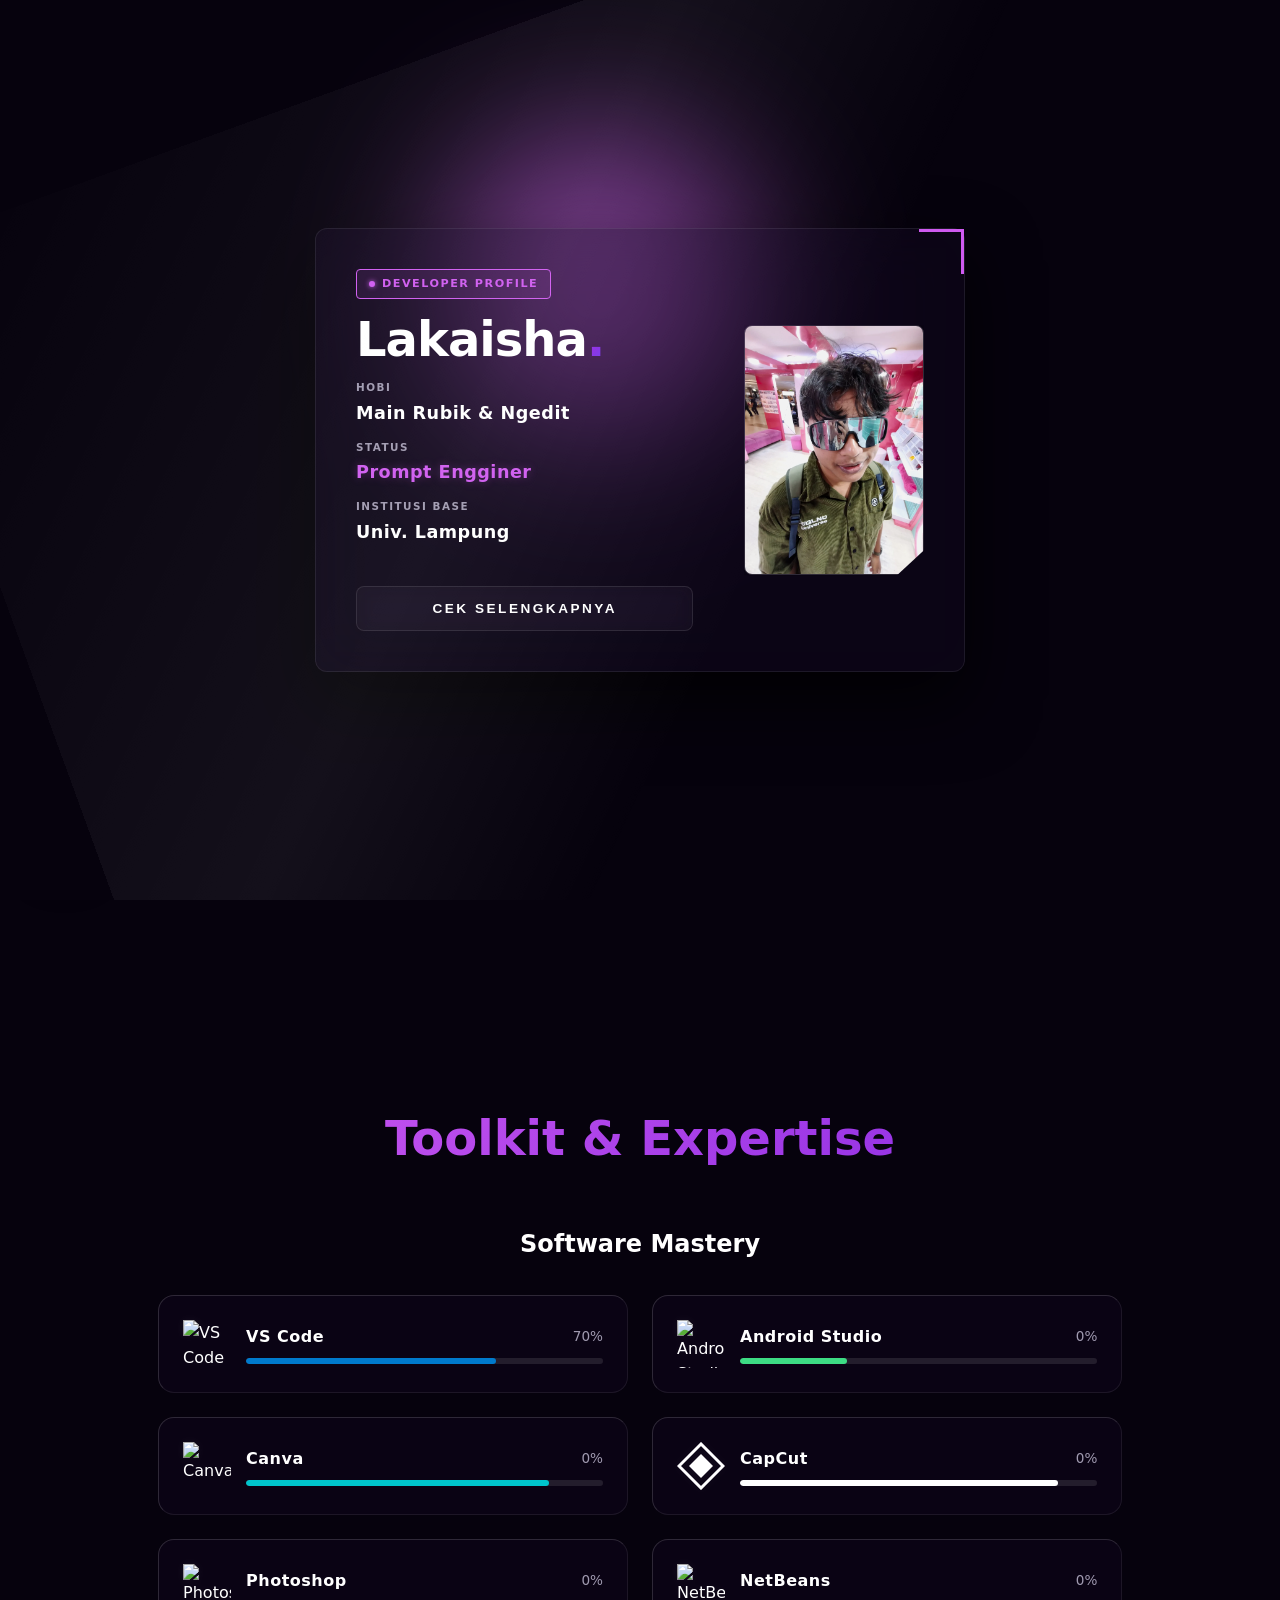
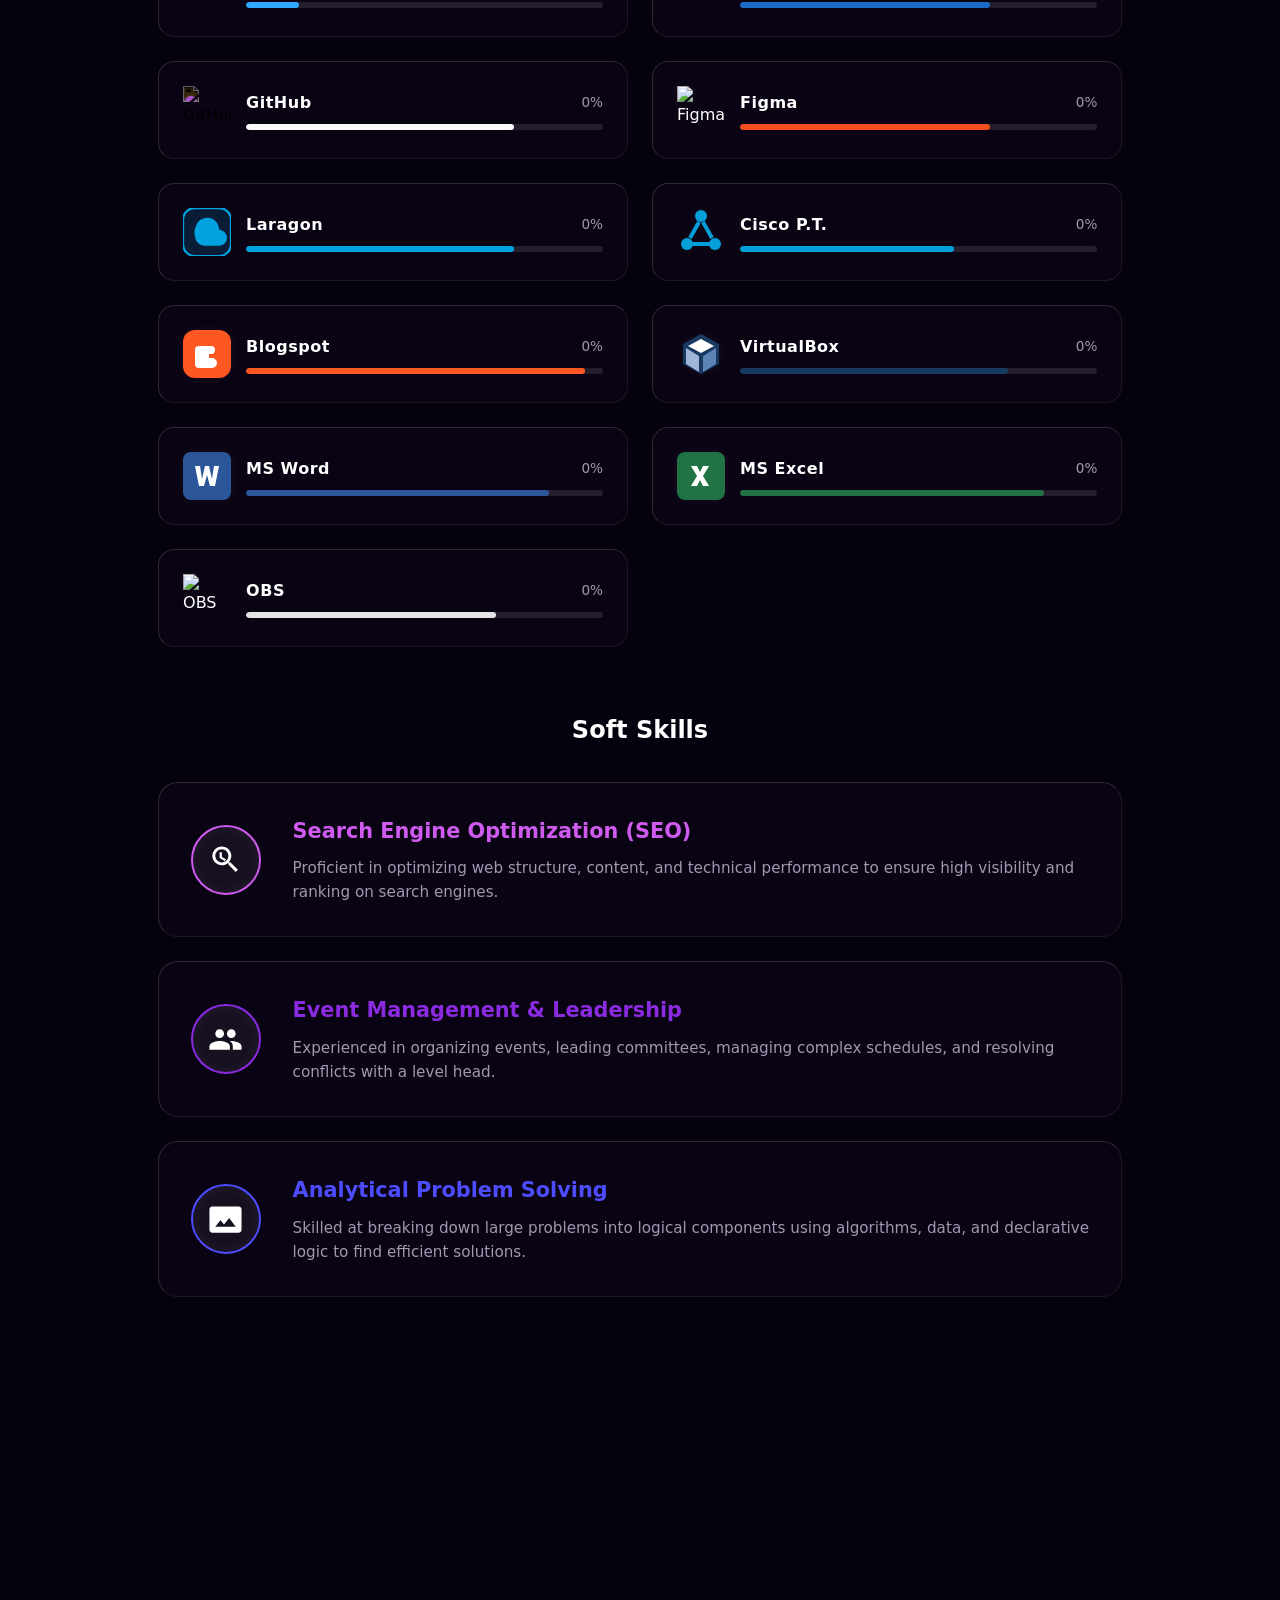
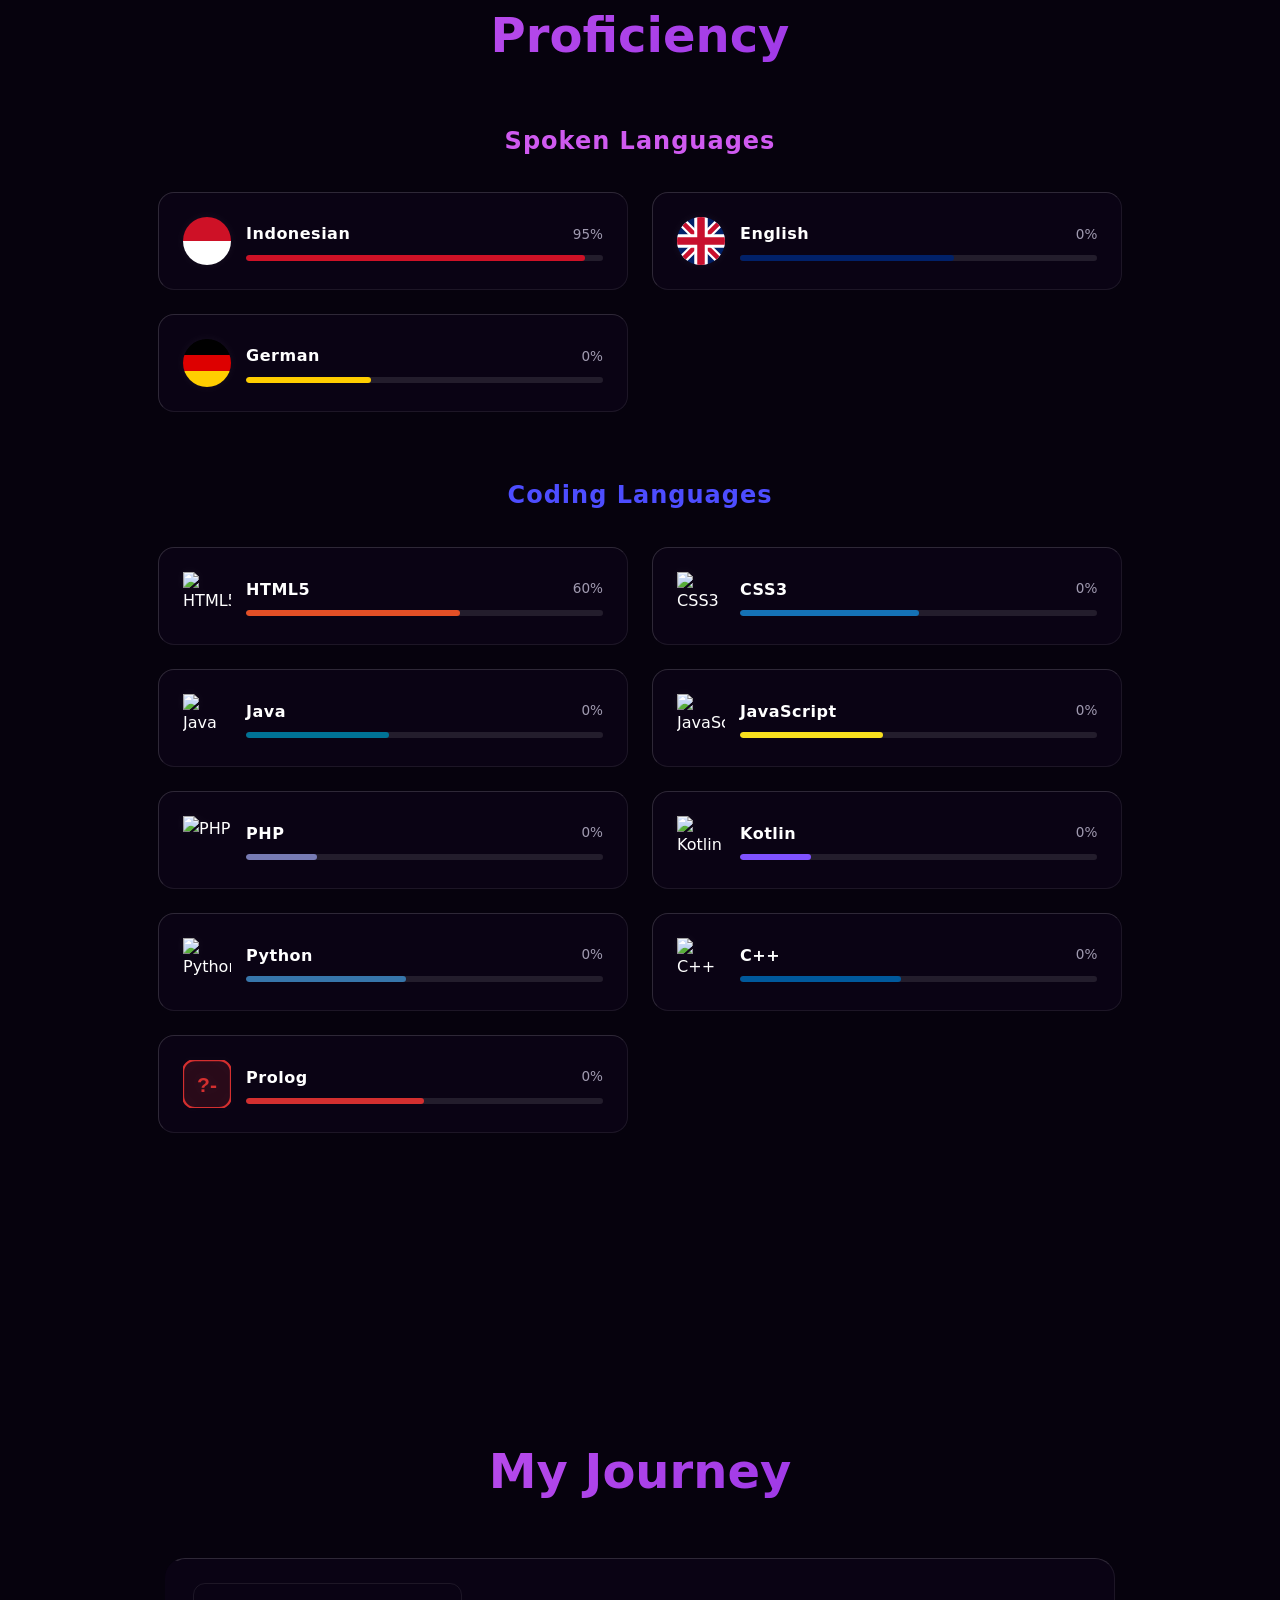
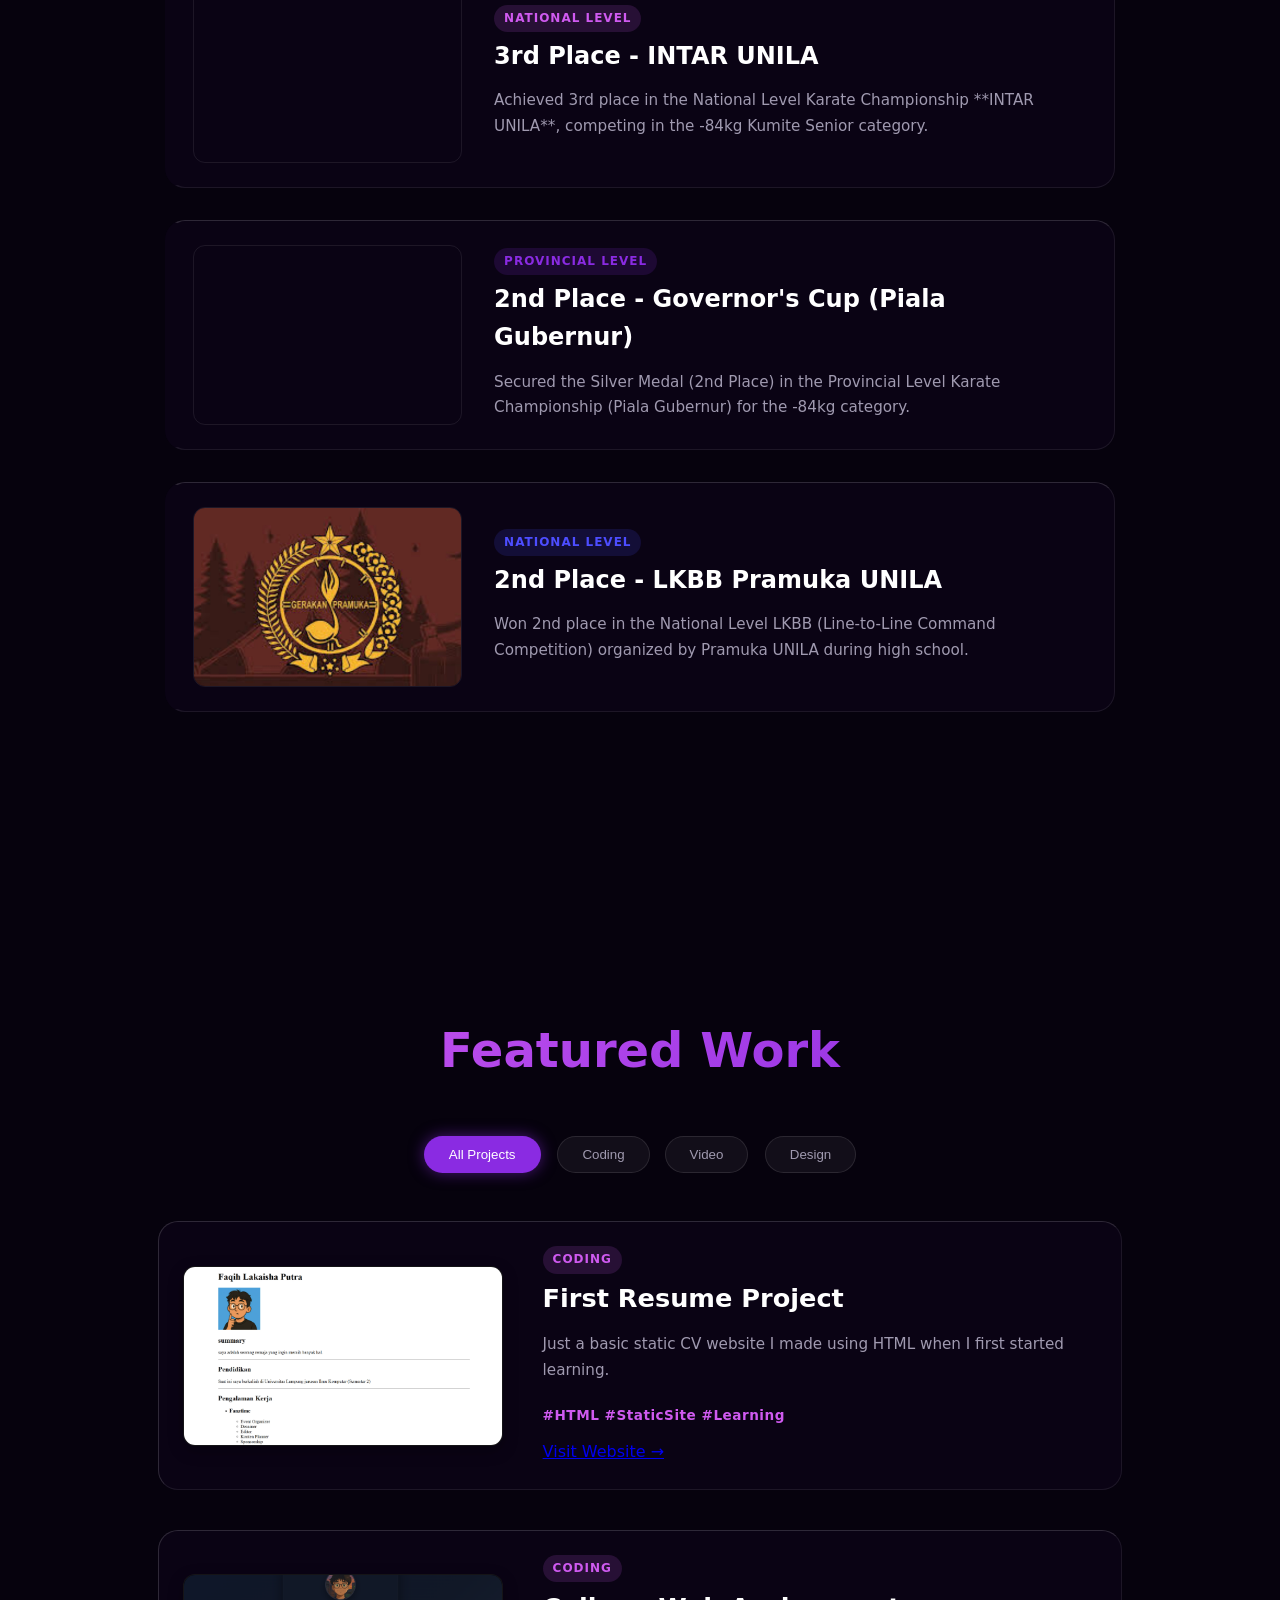
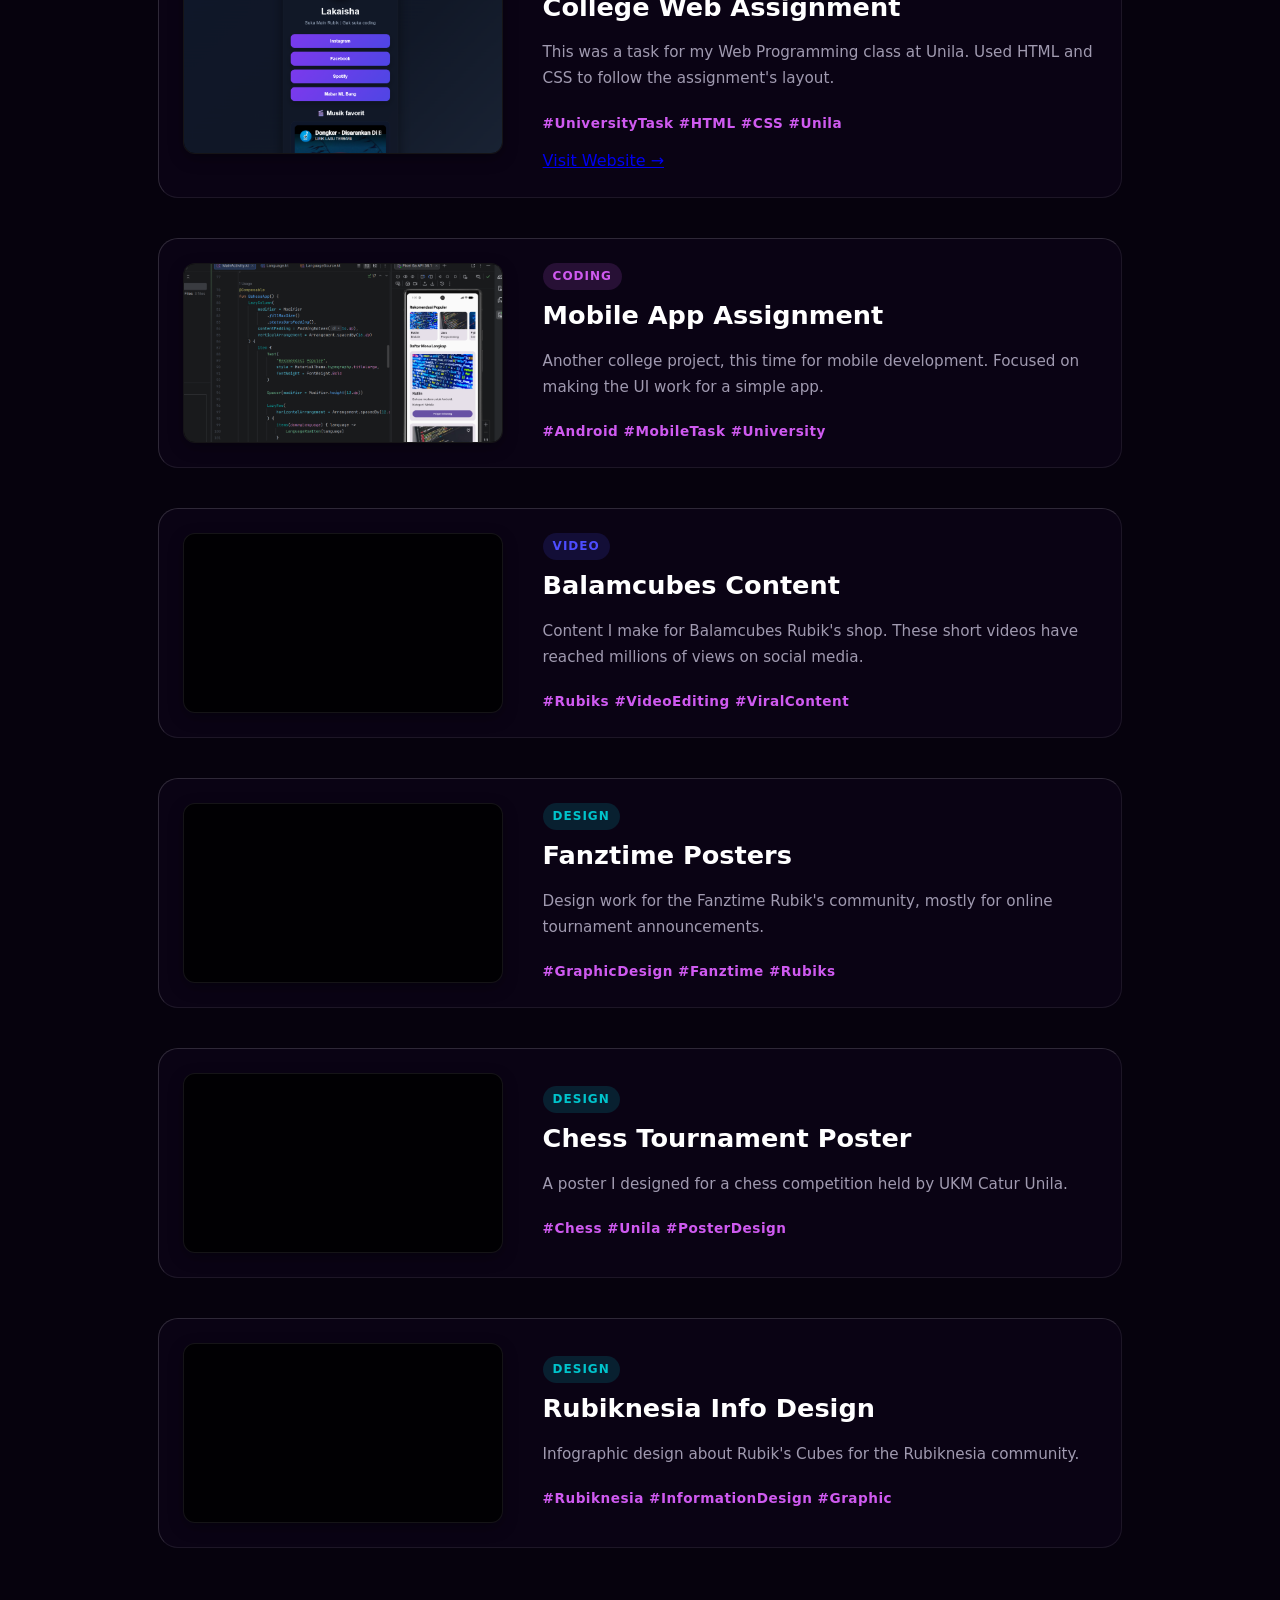
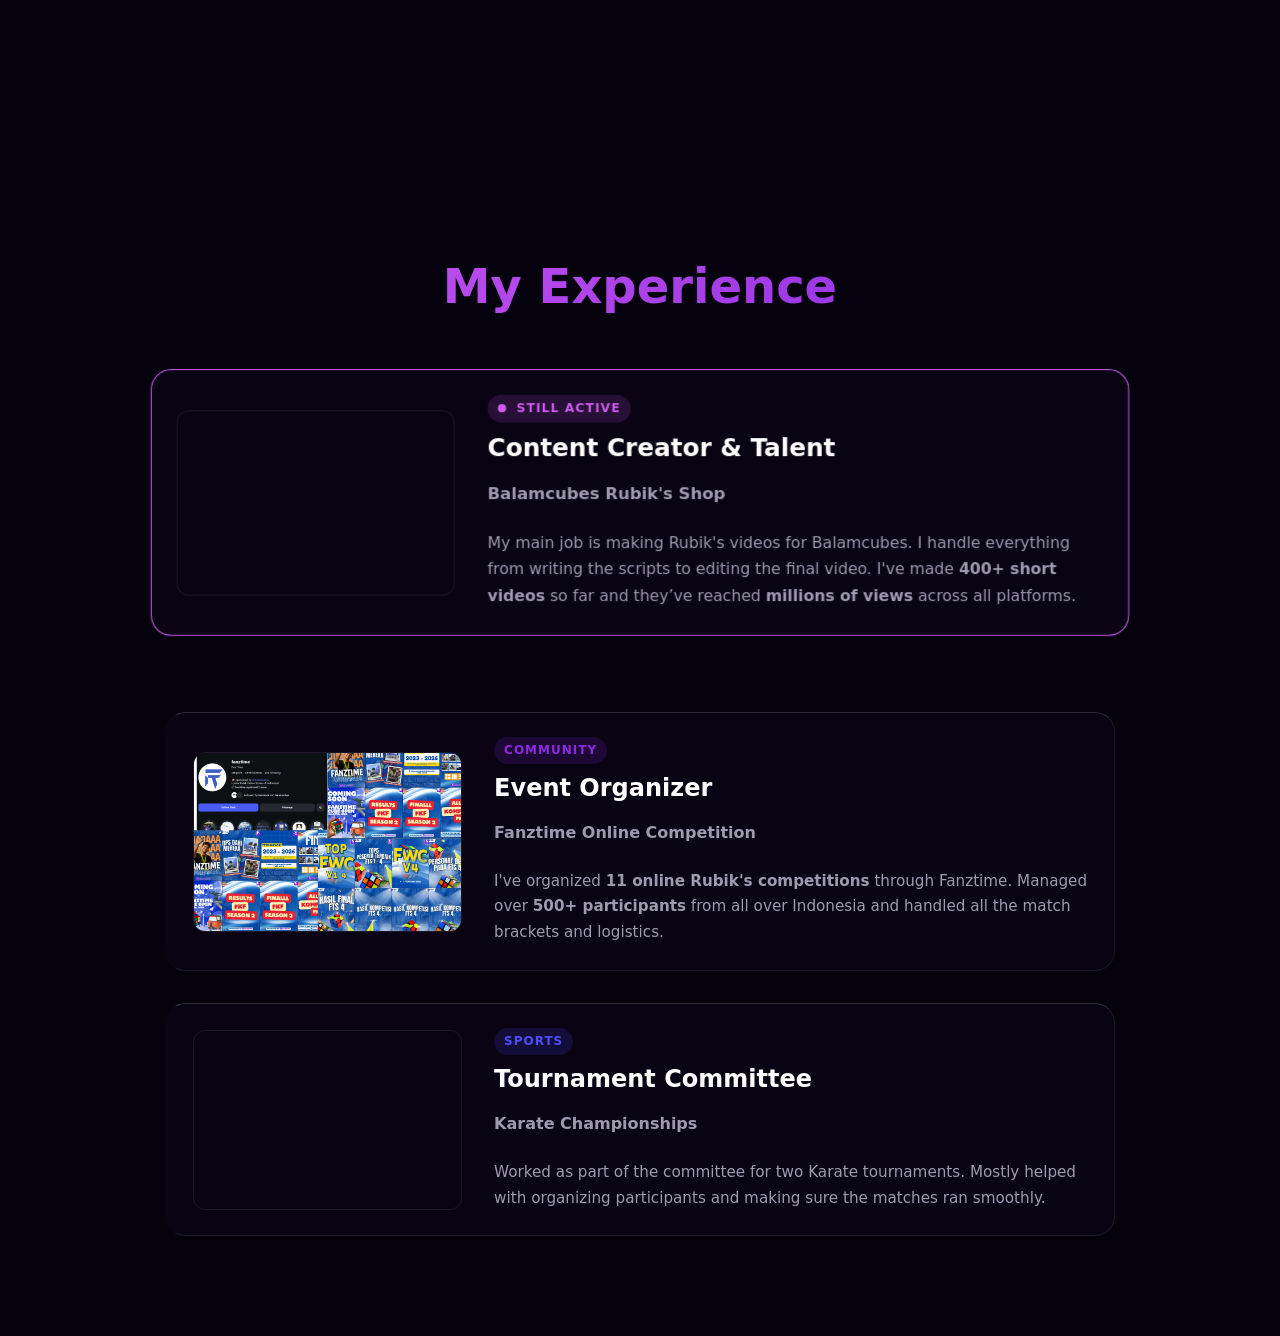
==== commit 5c143ac0: "update" ====
--- a/index.html
+++ b/index.html
@@ -197,7 +197,7 @@
             
             <div class="compact-info-3d">
                 <div class="tech-badge-new">
-                    <span class="pulse-dot-magenta"></span> DEV PROFILE
+                    <span class="pulse-dot-magenta"></span> DEVELOPER PROFILE
                 </div>
                 
                 <h1 class="compact-name-new">Lakaisha<span class="text-gradient">.</span></h1>
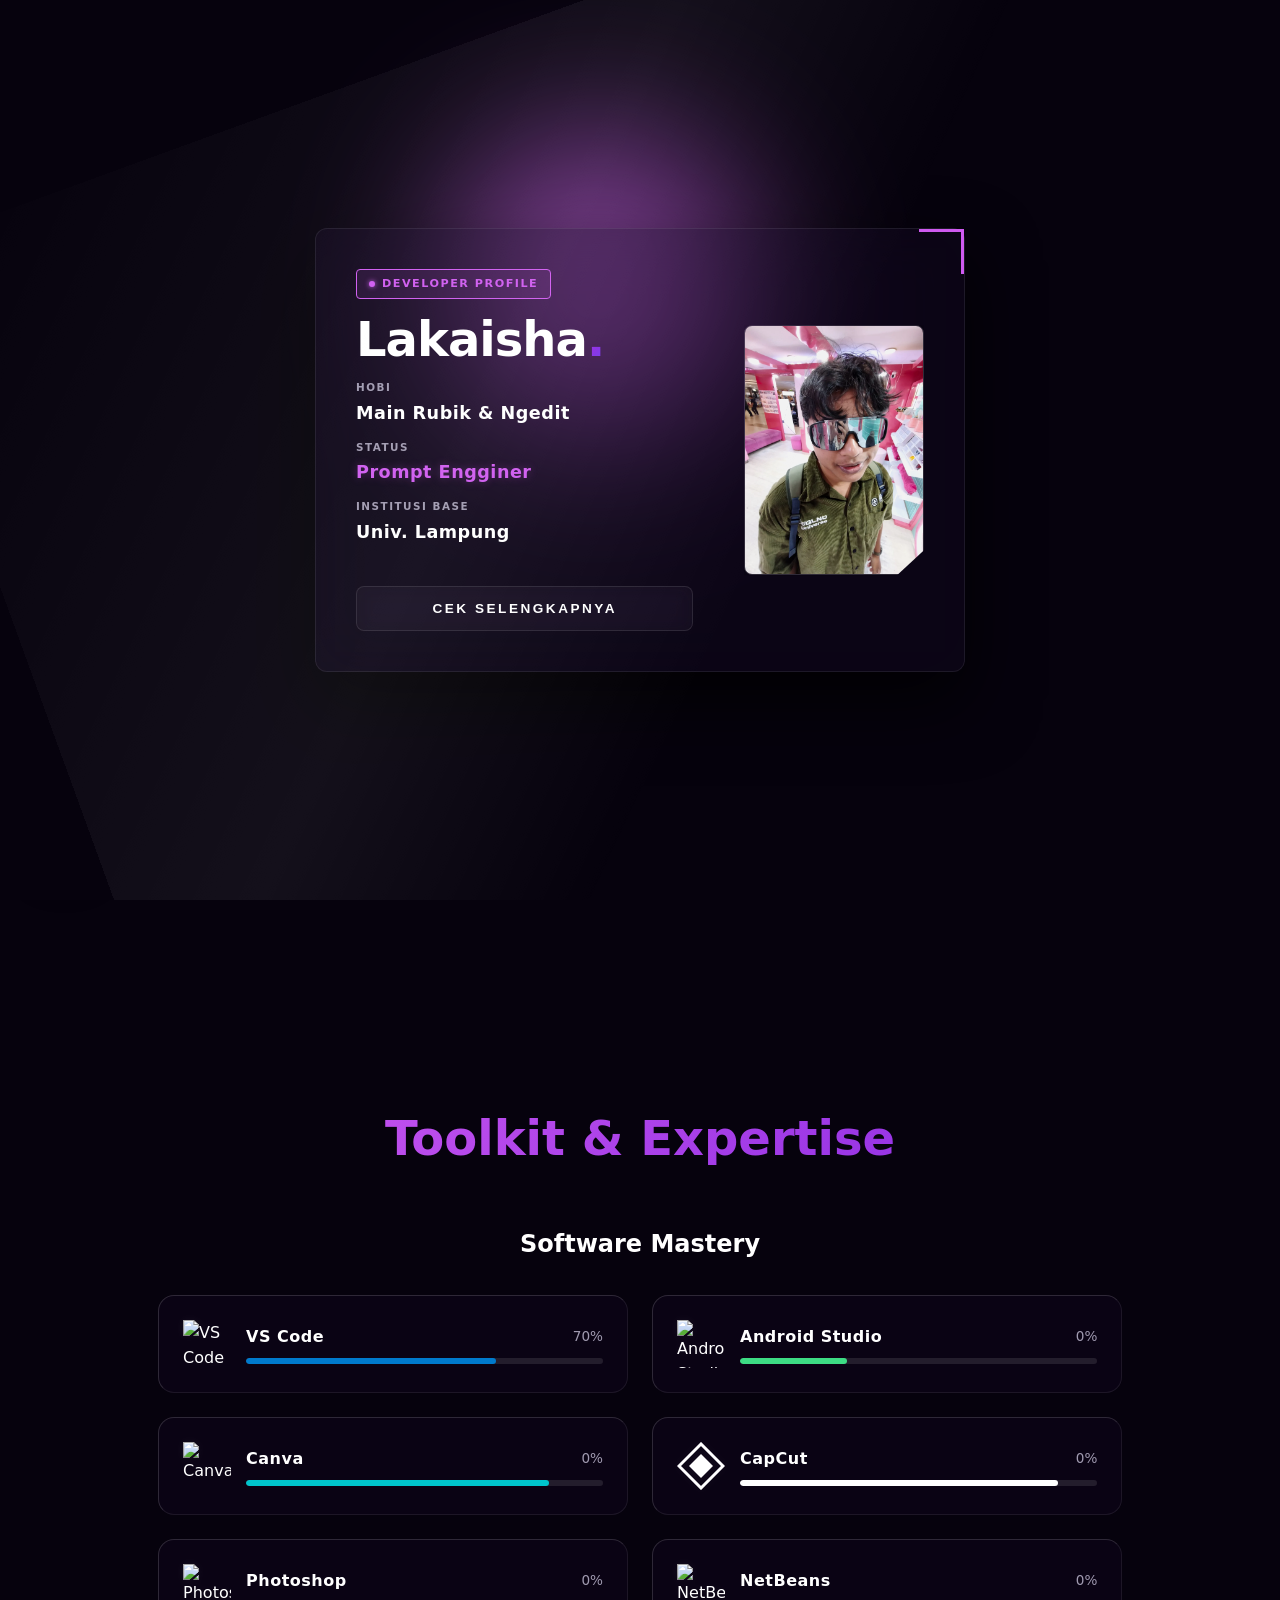
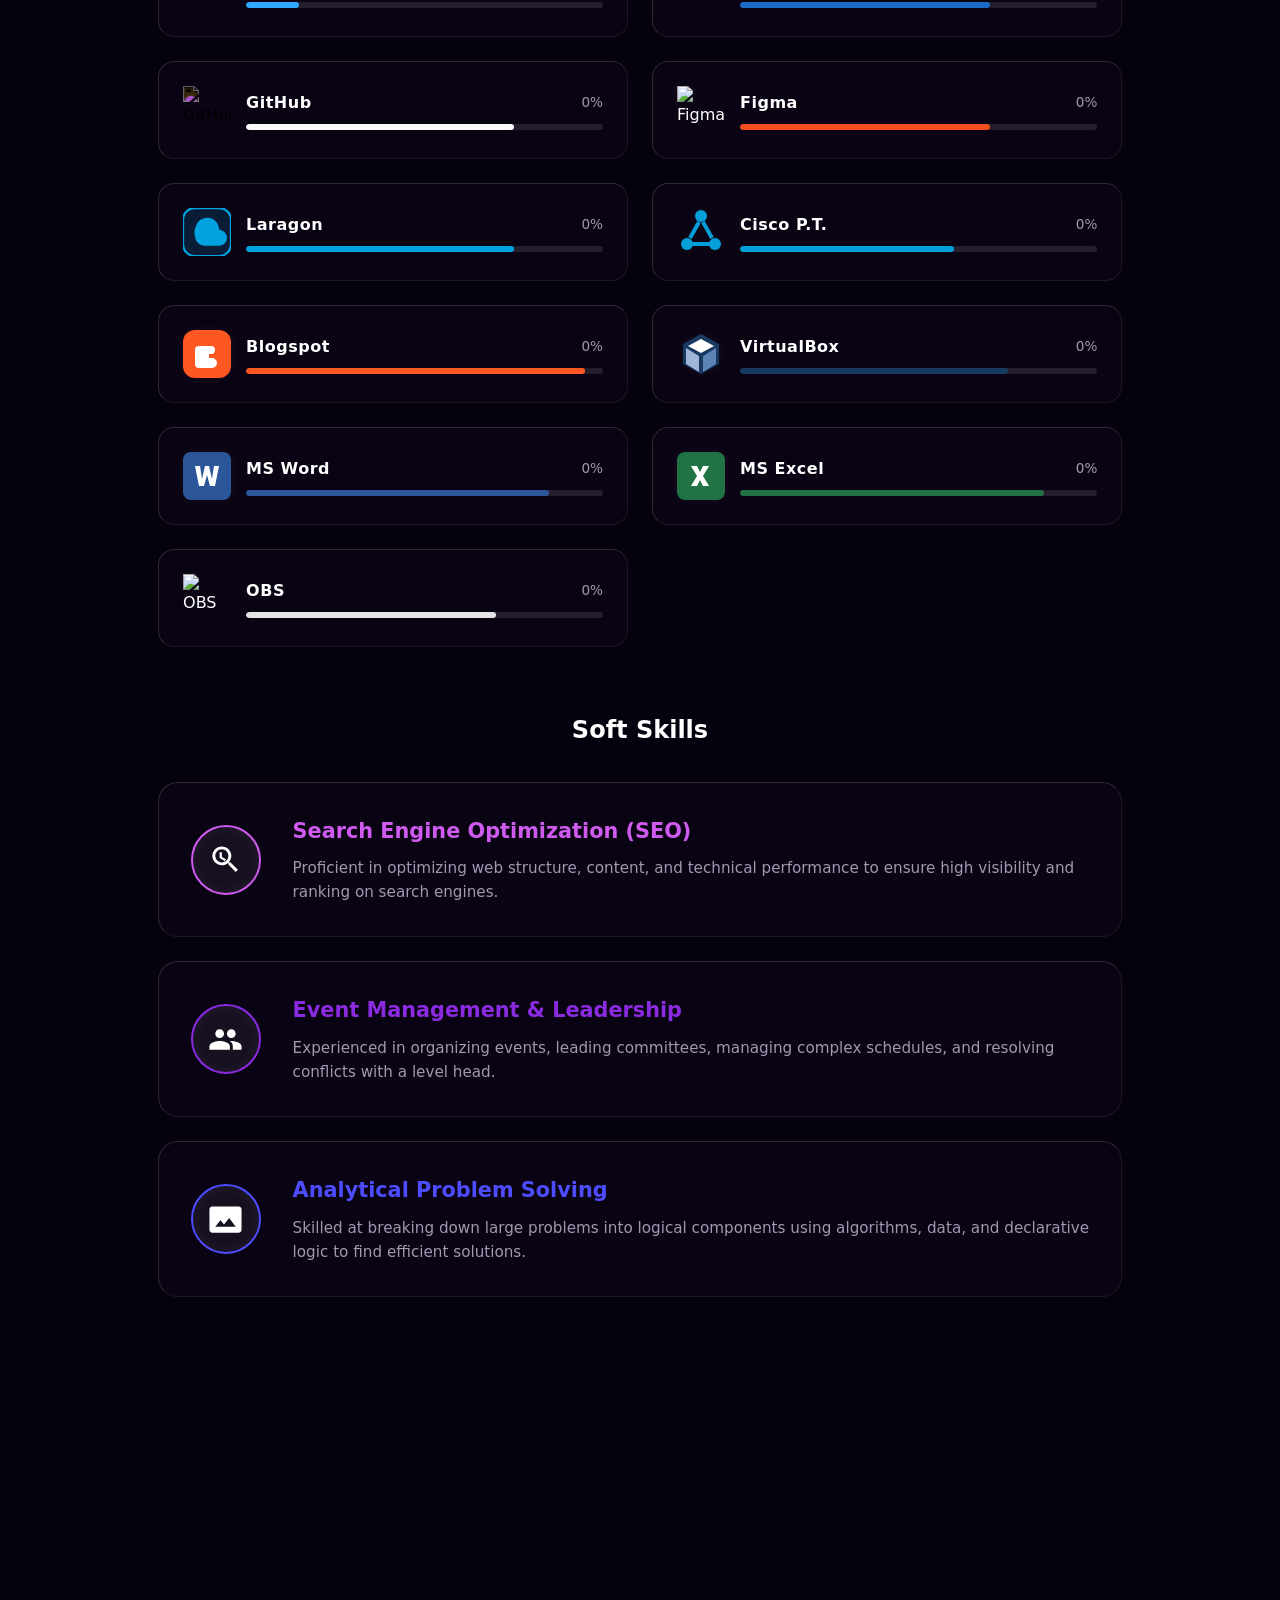
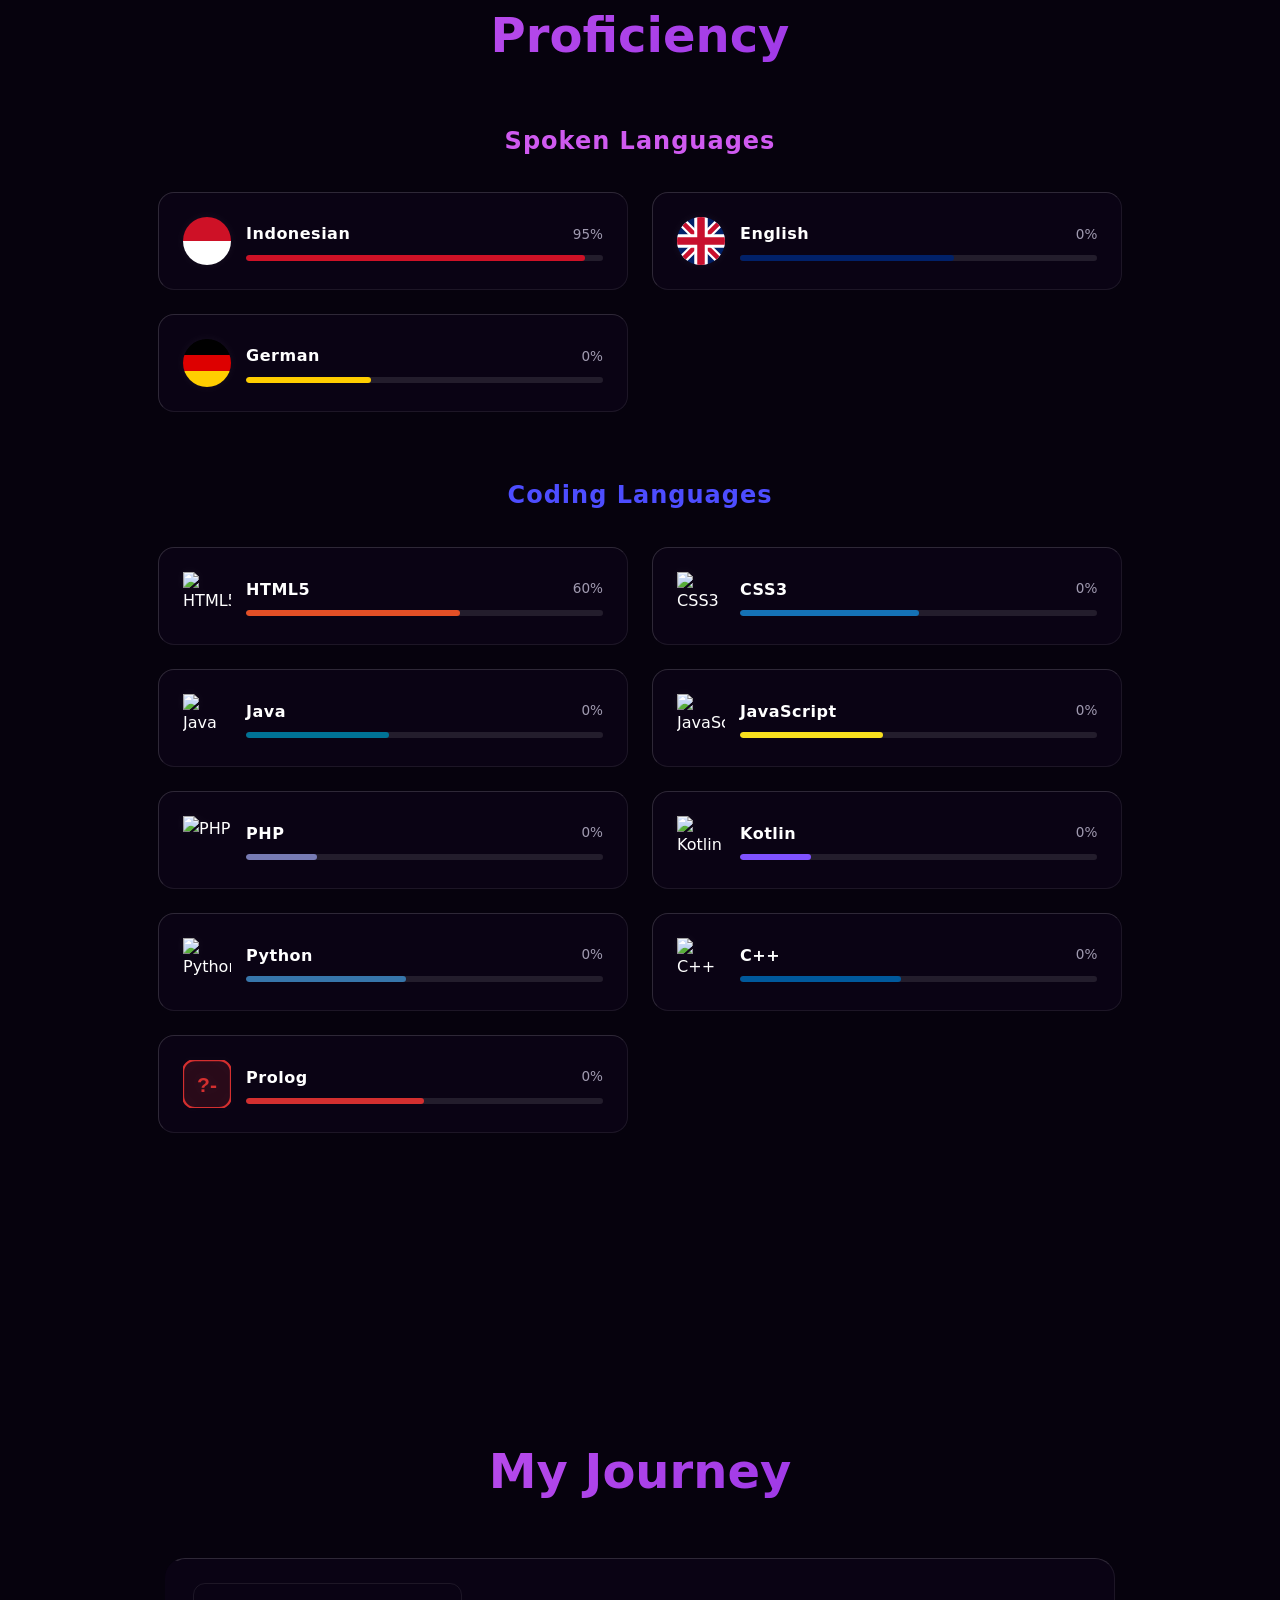
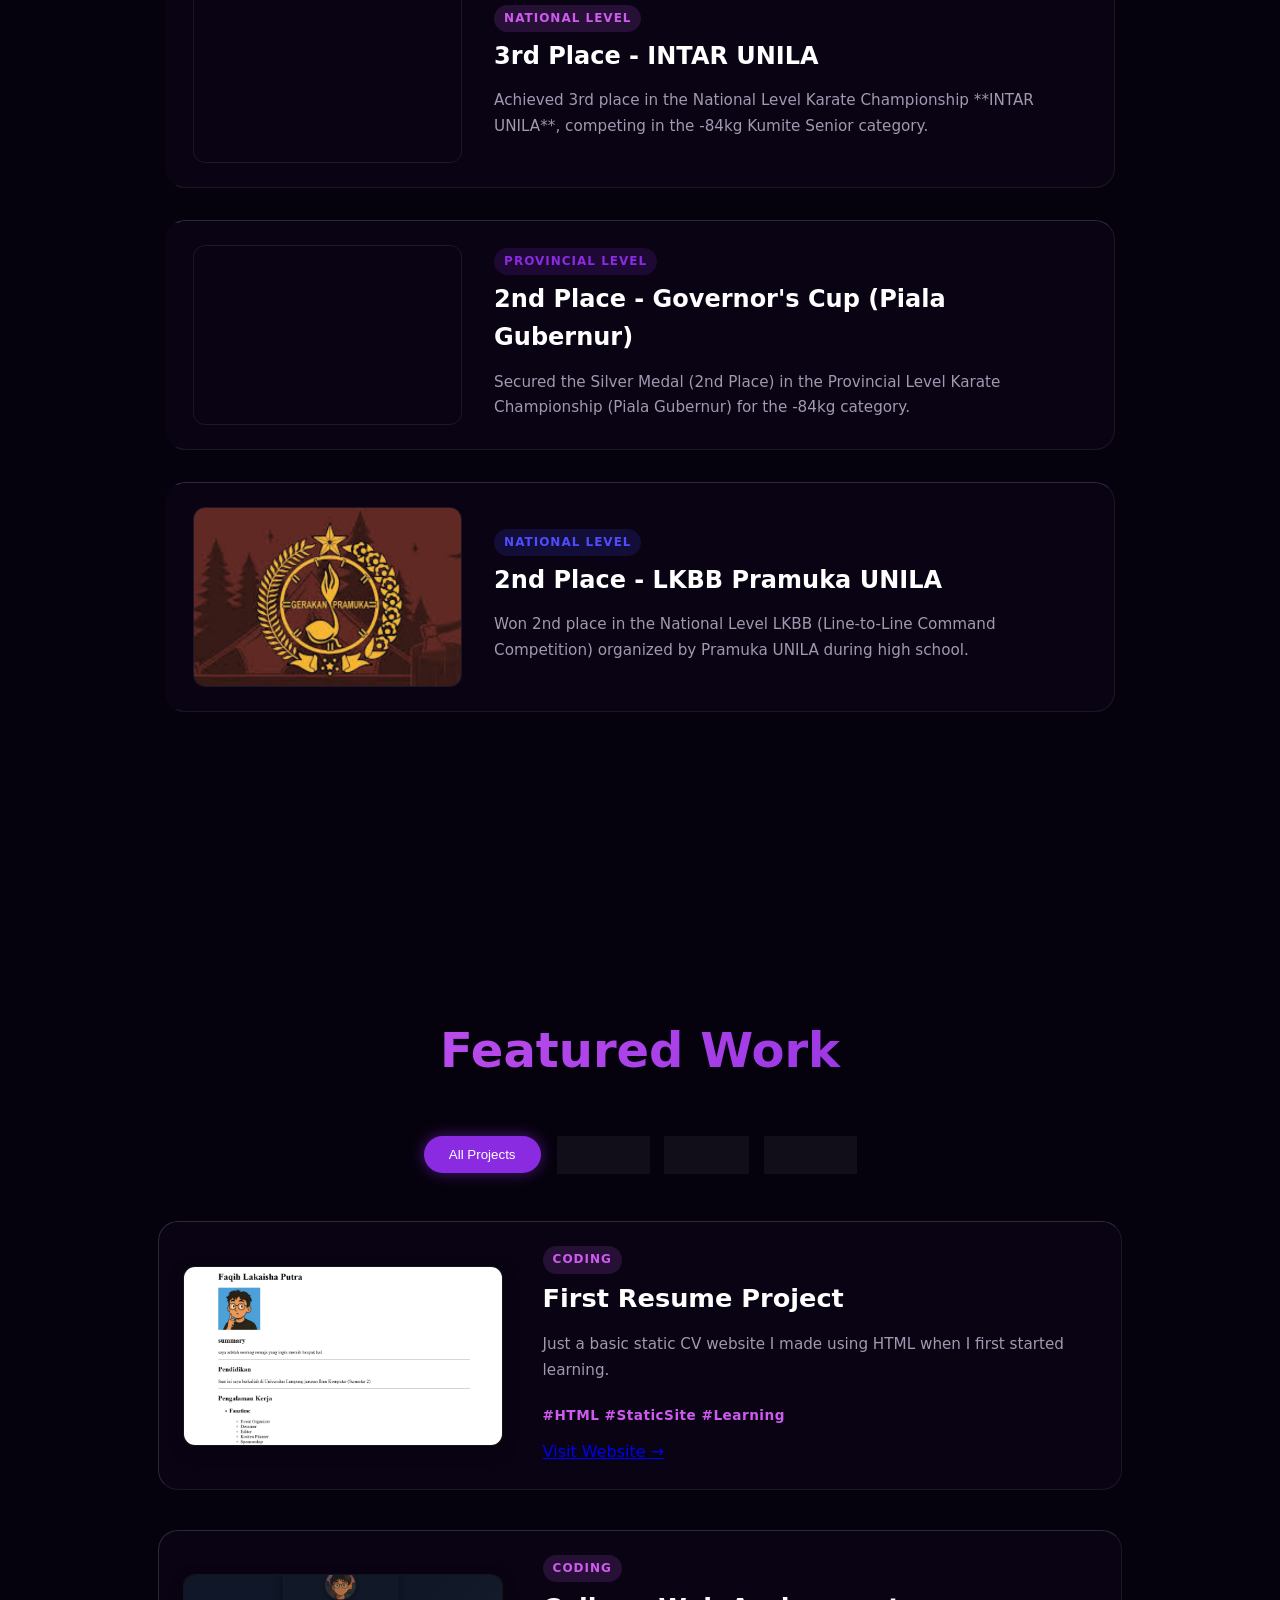
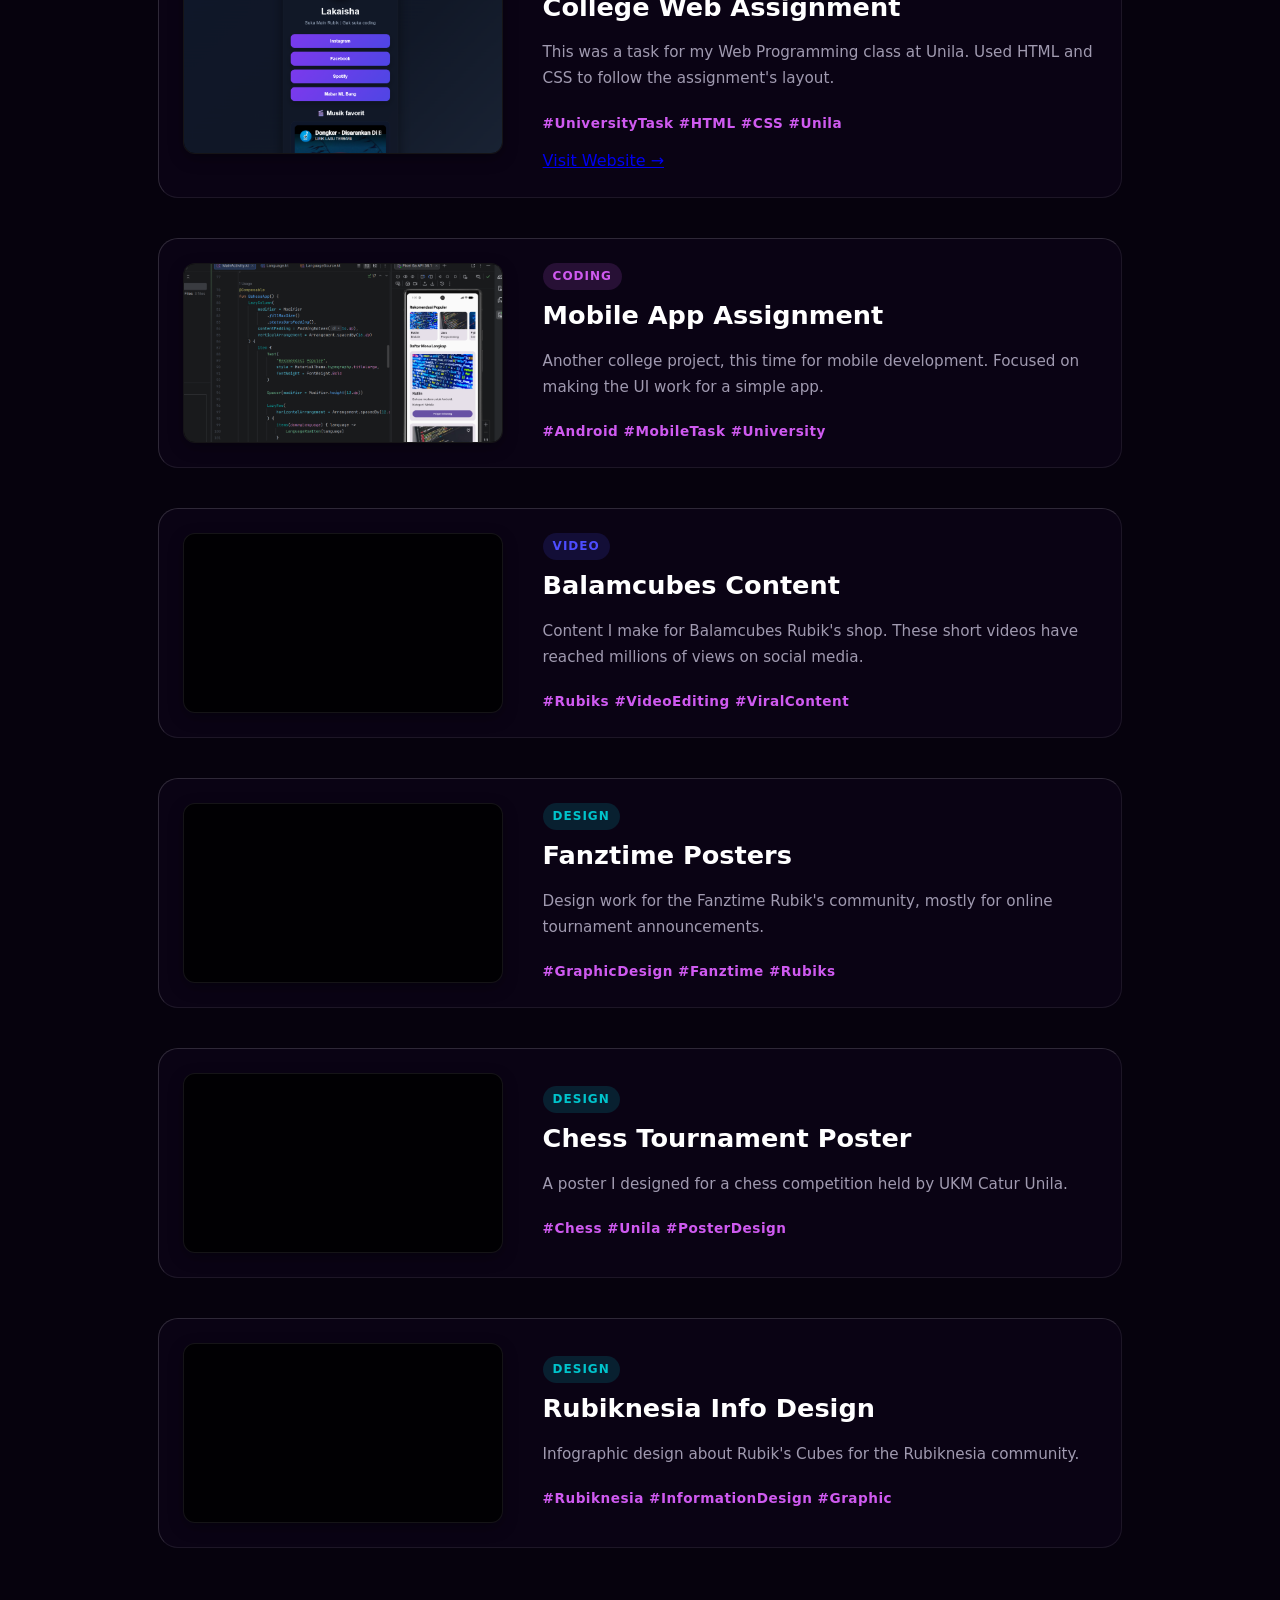
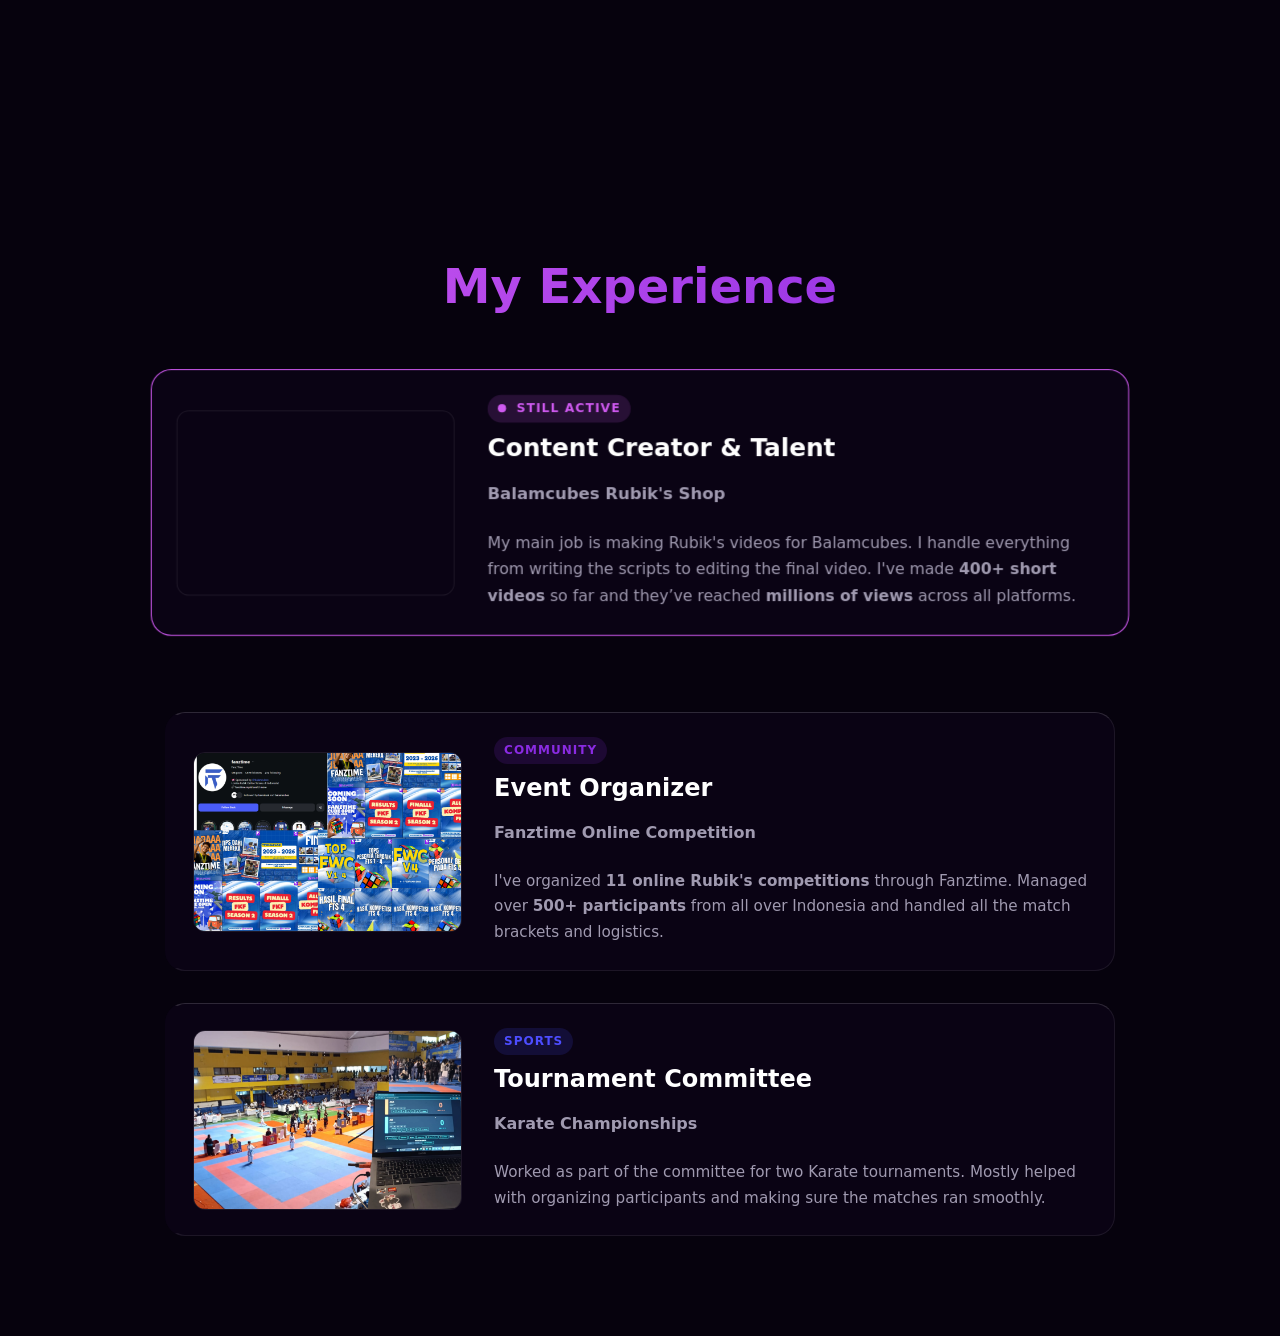
==== commit 3e6cfb21: "update" ====
--- a/index.html
+++ b/index.html
@@ -63,14 +63,6 @@
                 font-size: 1rem;
             }
 
-            /* Bikin menu navigasi di HP bisa digeser / rapi */
-            .nav-links {
-                display: flex;
-                flex-wrap: wrap;
-                justify-content: center;
-                gap: 15px;
-            }
-            
             .navbar {
                 padding: 10px;
             }
@@ -185,6 +177,90 @@
             .music-toggle-btn { width: 64px; height: 64px; }
             .vinyl-center-dot { width: 10px; height: 10px; }
             .mute-indicator { width: 20px; height: 20px; font-size: 11px; }
+        }
+
+        /* =======================================================
+           HAMBURGER MENU (biar nav-links tetep bisa diakses di HP)
+           ======================================================= */
+        .nav-toggle {
+            display: none;
+            flex-direction: column;
+            justify-content: space-between;
+            width: 24px;
+            height: 18px;
+            background: transparent;
+            border: none;
+            cursor: pointer;
+            z-index: 1001;
+            padding: 0;
+        }
+
+        .nav-toggle span {
+            display: block;
+            height: 2.5px;
+            width: 100%;
+            background: var(--text-main);
+            border-radius: 2px;
+            transition: transform 0.3s ease, opacity 0.3s ease;
+        }
+
+        .nav-toggle.open span:nth-child(1) { transform: translateY(7.5px) rotate(45deg); }
+        .nav-toggle.open span:nth-child(2) { opacity: 0; }
+        .nav-toggle.open span:nth-child(3) { transform: translateY(-7.5px) rotate(-45deg); }
+
+        @media (max-width: 768px) {
+            .nav-toggle { display: flex; }
+
+            /* Override .nav-links { display:none } dari style.css */
+            .nav-links {
+                display: flex !important;
+                flex-direction: column;
+                width: 100%;
+                gap: 0;
+                position: absolute;
+                top: 100%;
+                left: 0;
+                margin-top: 12px;
+                background: linear-gradient(180deg, rgba(6, 2, 13, 0.82), rgba(25, 10, 45, 0.72));
+                backdrop-filter: blur(24px);
+                -webkit-backdrop-filter: blur(24px);
+                border: 1px solid var(--glass-border);
+                border-top: 1px solid var(--glass-highlight);
+                border-left: 1px solid var(--glass-highlight);
+                border-radius: 20px;
+                box-shadow: 0 10px 30px rgba(0, 0, 0, 0.5), inset 0 0 10px rgba(255, 255, 255, 0.05);
+                overflow: hidden;
+                max-height: 0;
+                opacity: 0;
+                pointer-events: none;
+                transition: max-height 0.35s ease, opacity 0.25s ease;
+            }
+
+            .nav-links li a {
+                text-shadow: 0 1px 4px rgba(0, 0, 0, 0.6);
+                font-weight: 600;
+            }
+
+            .nav-links.open {
+                max-height: 400px;
+                opacity: 1;
+                pointer-events: auto;
+            }
+
+            .nav-links li {
+                width: 100%;
+                text-align: center;
+            }
+
+            .nav-links li a {
+                display: block;
+                padding: 14px;
+                border-top: 1px solid rgba(255, 255, 255, 0.08);
+            }
+
+            .nav-links li:first-child a {
+                border-top: none;
+            }
         }
     </style>
 </head>
@@ -237,7 +313,14 @@
     <header class="navbar">
         <nav class="nav-container">
             <div class="logo">Lakaisha<span class="text-gradient">.</span></div>
-            <ul class="nav-links">
+
+            <button class="nav-toggle" id="navToggle" aria-label="Buka menu" aria-expanded="false">
+                <span></span>
+                <span></span>
+                <span></span>
+            </button>
+
+            <ul class="nav-links" id="navLinks">
                 <li><a href="#home" class="active">Home</a></li>
                 <li><a href="#skills">Skills</a></li>
                 <li><a href="#languages">Languages</a></li>
@@ -280,17 +363,15 @@
          ======================================================= -->
     <div class="music-player">
         <button id="musicToggleBtn" class="music-toggle-btn" aria-label="Klik buat aktifin suara" type="button">
-            <img class="album-art" src="https://img.youtube.com/vi/OmKAn8rNbKg/hqdefault.jpg" alt="Album art">
+            <img class="album-art" src="assets/fotomusik.webp" alt="Album art">
             <span class="vinyl-center-dot"></span>
             <span class="pulse-ring"></span>
             <span class="mute-indicator" id="muteIndicator">🔇</span>
         </button>
     </div>
 
-    <!-- Player YouTube disembunyikan, cuma buat audio -->
-    <div style="position:fixed; width:1px; height:1px; overflow:hidden; opacity:0; pointer-events:none;">
-        <div id="yt-player"></div>
-    </div>
+    <!-- Audio musik, disembunyikan (cuma buat suara) -->
+    <audio id="bgMusic" src="assets/musik.mp3" preload="auto" loop></audio>
 
     <script>
         const splash = document.getElementById('intro-splash');
@@ -304,51 +385,77 @@
                 splash.style.display = 'none';
             }, 800);
         }
+
+        // Hamburger menu (mobile)
+        const navToggle = document.getElementById('navToggle');
+        const navLinks = document.getElementById('navLinks');
+
+        if (navToggle && navLinks) {
+            navToggle.addEventListener('click', () => {
+                const isOpen = navLinks.classList.toggle('open');
+                navToggle.classList.toggle('open', isOpen);
+                navToggle.setAttribute('aria-expanded', isOpen ? 'true' : 'false');
+            });
+
+            navLinks.querySelectorAll('a').forEach(link => {
+                link.addEventListener('click', () => {
+                    navLinks.classList.remove('open');
+                    navToggle.classList.remove('open');
+                    navToggle.setAttribute('aria-expanded', 'false');
+                });
+            });
+        }
     </script>
 
     <!-- =======================================================
-         LOGIKA MUSIC PLAYER (YouTube IFrame API)
+         LOGIKA MUSIC PLAYER (HTML5 audio lokal)
          ======================================================= -->
     <script>
-        const MUSIC_VIDEO_ID = 'OmKAn8rNbKg'; // Novo Amor - Anchor
-
-        let ytPlayer = null;
-        let audioUnmuted = false;
+        const bgMusic = document.getElementById('bgMusic');
         const musicBtn = document.getElementById('musicToggleBtn');
         const muteIndicator = document.getElementById('muteIndicator');
-
-        function onYouTubeIframeAPIReady() {
-            ytPlayer = new YT.Player('yt-player', {
-                height: '1',
-                width: '1',
-                videoId: MUSIC_VIDEO_ID,
-                playerVars: {
-                    autoplay: 1,
-                    controls: 0,
-                    loop: 1,
-                    playlist: MUSIC_VIDEO_ID
-                },
-                events: {
-                    onReady: onPlayerReady,
-                    onStateChange: onPlayerStateChange
-                }
-            });
-        }
+        let audioUnmuted = false;
+
+        const START_TIME_SECONDS = 70; // mulai dari menit 1:10
 
         // Browser cuma ngizinin autoplay kalau di-mute dulu.
-        function onPlayerReady(event) {
-            event.target.mute();
-            event.target.playVideo();
-            musicBtn.classList.add('playing');
+        bgMusic.muted = true;
+        bgMusic.volume = 1;
+
+        function startAutoplay() {
+            const playPromise = bgMusic.play();
+            if (playPromise !== undefined) {
+                playPromise.catch(() => {
+                    // Autoplay ke-block total (browser tertentu), musik akan
+                    // mulai begitu user klik ikonnya secara manual.
+                });
+            }
+        }
+
+        // Set posisi awal ke 1:10 begitu durasi lagu udah kebaca,
+        // baru abis itu mulai autoplay.
+        function setStartTimeAndPlay() {
+            try {
+                bgMusic.currentTime = START_TIME_SECONDS;
+            } catch (e) {
+                // Kalau gagal (browser lagi belum siap), abaikan, tetap coba play dari awal
+            }
+            startAutoplay();
+        }
+
+        if (bgMusic.readyState >= 1) {
+            setStartTimeAndPlay();
+        } else {
+            bgMusic.addEventListener('loadedmetadata', setStartTimeAndPlay, { once: true });
         }
 
         // Begitu user interaksi apa aja (klik/scroll/sentuh/keyboard),
         // suara langsung dinyalain otomatis — berasa autoplay beneran.
         function unmuteOnFirstInteraction() {
-            if (!audioUnmuted && ytPlayer && typeof ytPlayer.unMute === 'function') {
-                ytPlayer.unMute();
-                ytPlayer.setVolume(100);
+            if (!audioUnmuted) {
+                bgMusic.muted = false;
                 audioUnmuted = true;
+                if (bgMusic.paused) startAutoplay();
                 musicBtn.setAttribute('aria-label', 'Jeda musik');
                 if (muteIndicator) muteIndicator.style.display = 'none';
             }
@@ -363,26 +470,20 @@
         document.addEventListener('keydown', unmuteOnFirstInteraction);
         document.addEventListener('scroll', unmuteOnFirstInteraction, { passive: true });
 
-        function onPlayerStateChange(event) {
-            if (event.data === YT.PlayerState.PLAYING) {
-                musicBtn.classList.add('playing');
+        // Ikon muter cuma pas musik beneran lagi main
+        bgMusic.addEventListener('play', () => musicBtn.classList.add('playing'));
+        bgMusic.addEventListener('pause', () => musicBtn.classList.remove('playing'));
+
+        // Klik ikon = toggle play/pause manual
+        musicBtn.addEventListener('click', () => {
+            if (bgMusic.paused) {
+                bgMusic.play();
             } else {
-                musicBtn.classList.remove('playing');
-            }
-        }
-
-        musicBtn.addEventListener('click', () => {
-            if (!ytPlayer || typeof ytPlayer.getPlayerState !== 'function') return;
-            const state = ytPlayer.getPlayerState();
-            if (state === YT.PlayerState.PLAYING) {
-                ytPlayer.pauseVideo();
-            } else {
-                ytPlayer.playVideo();
+                bgMusic.pause();
             }
         });
     </script>
-    <script src="https://www.youtube.com/iframe_api"></script>
-    
+
     <script src="js/main.js"></script>
 </body>
 </html>
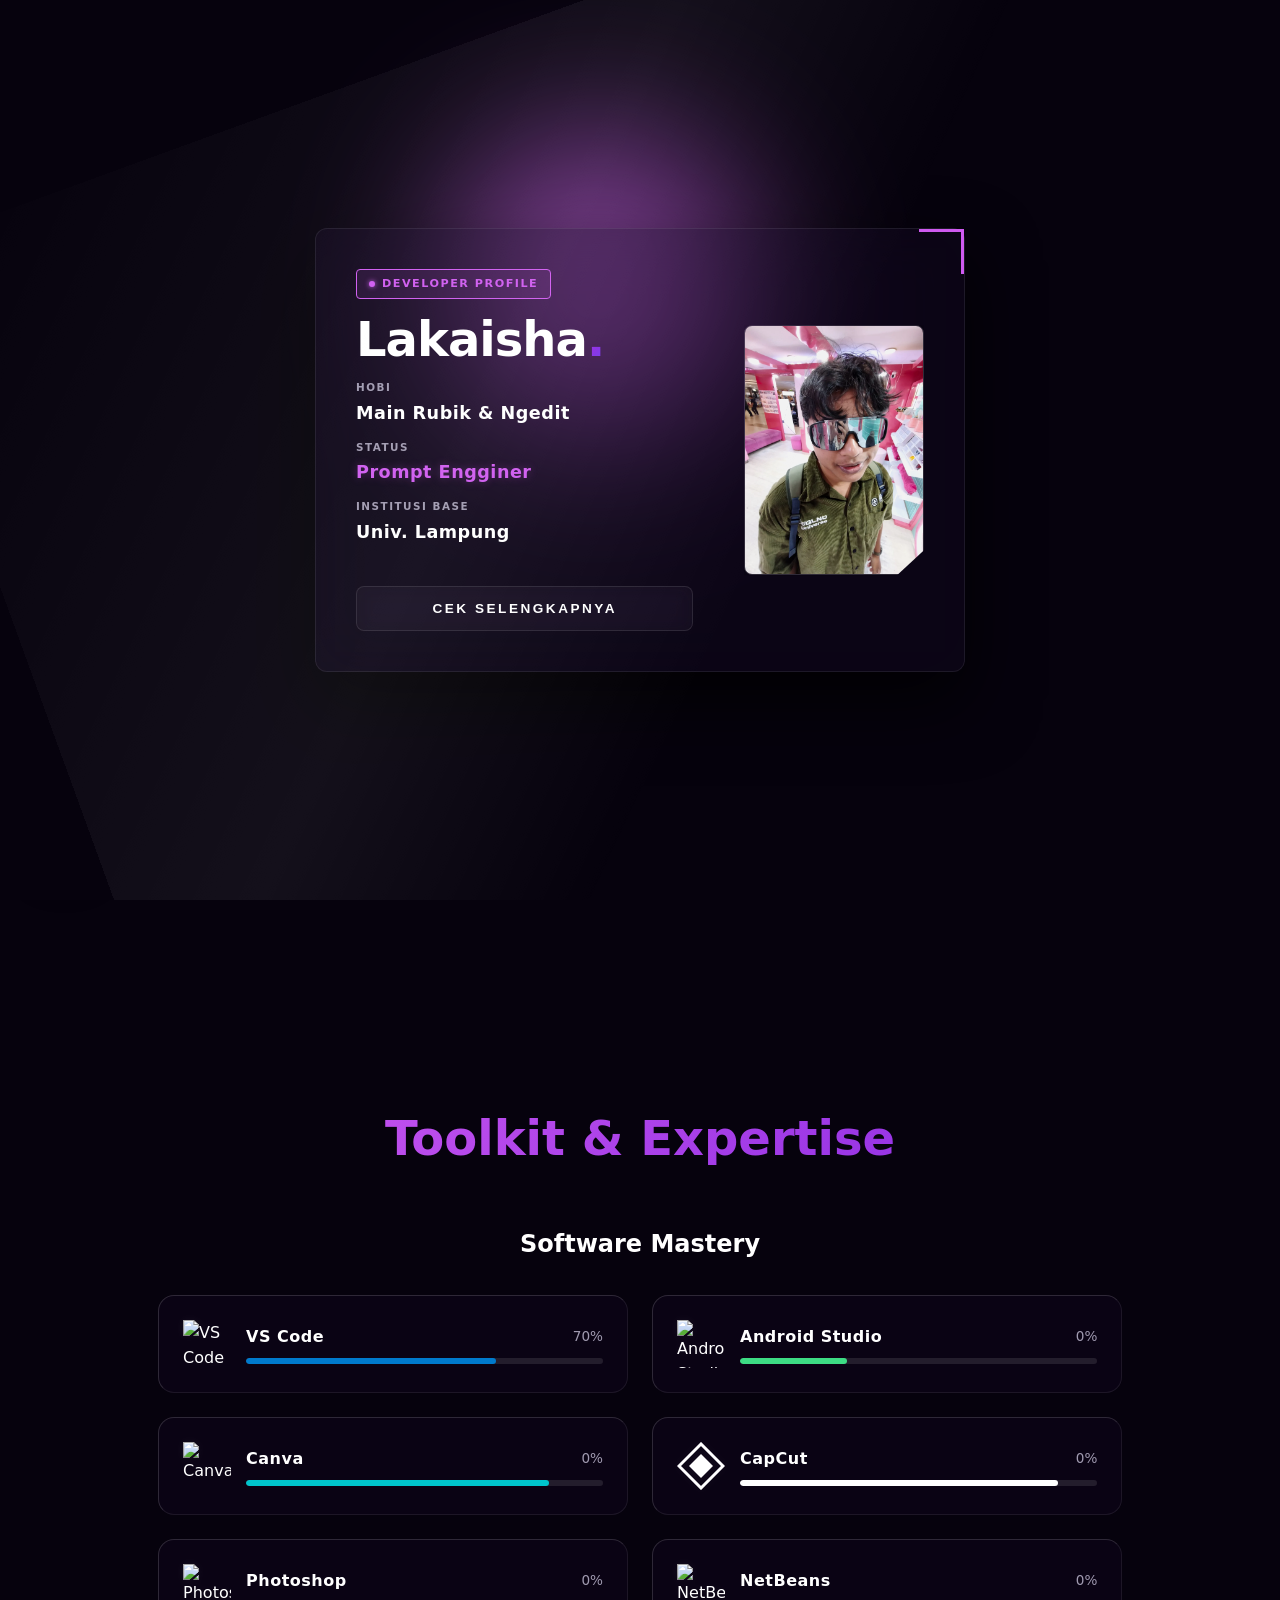
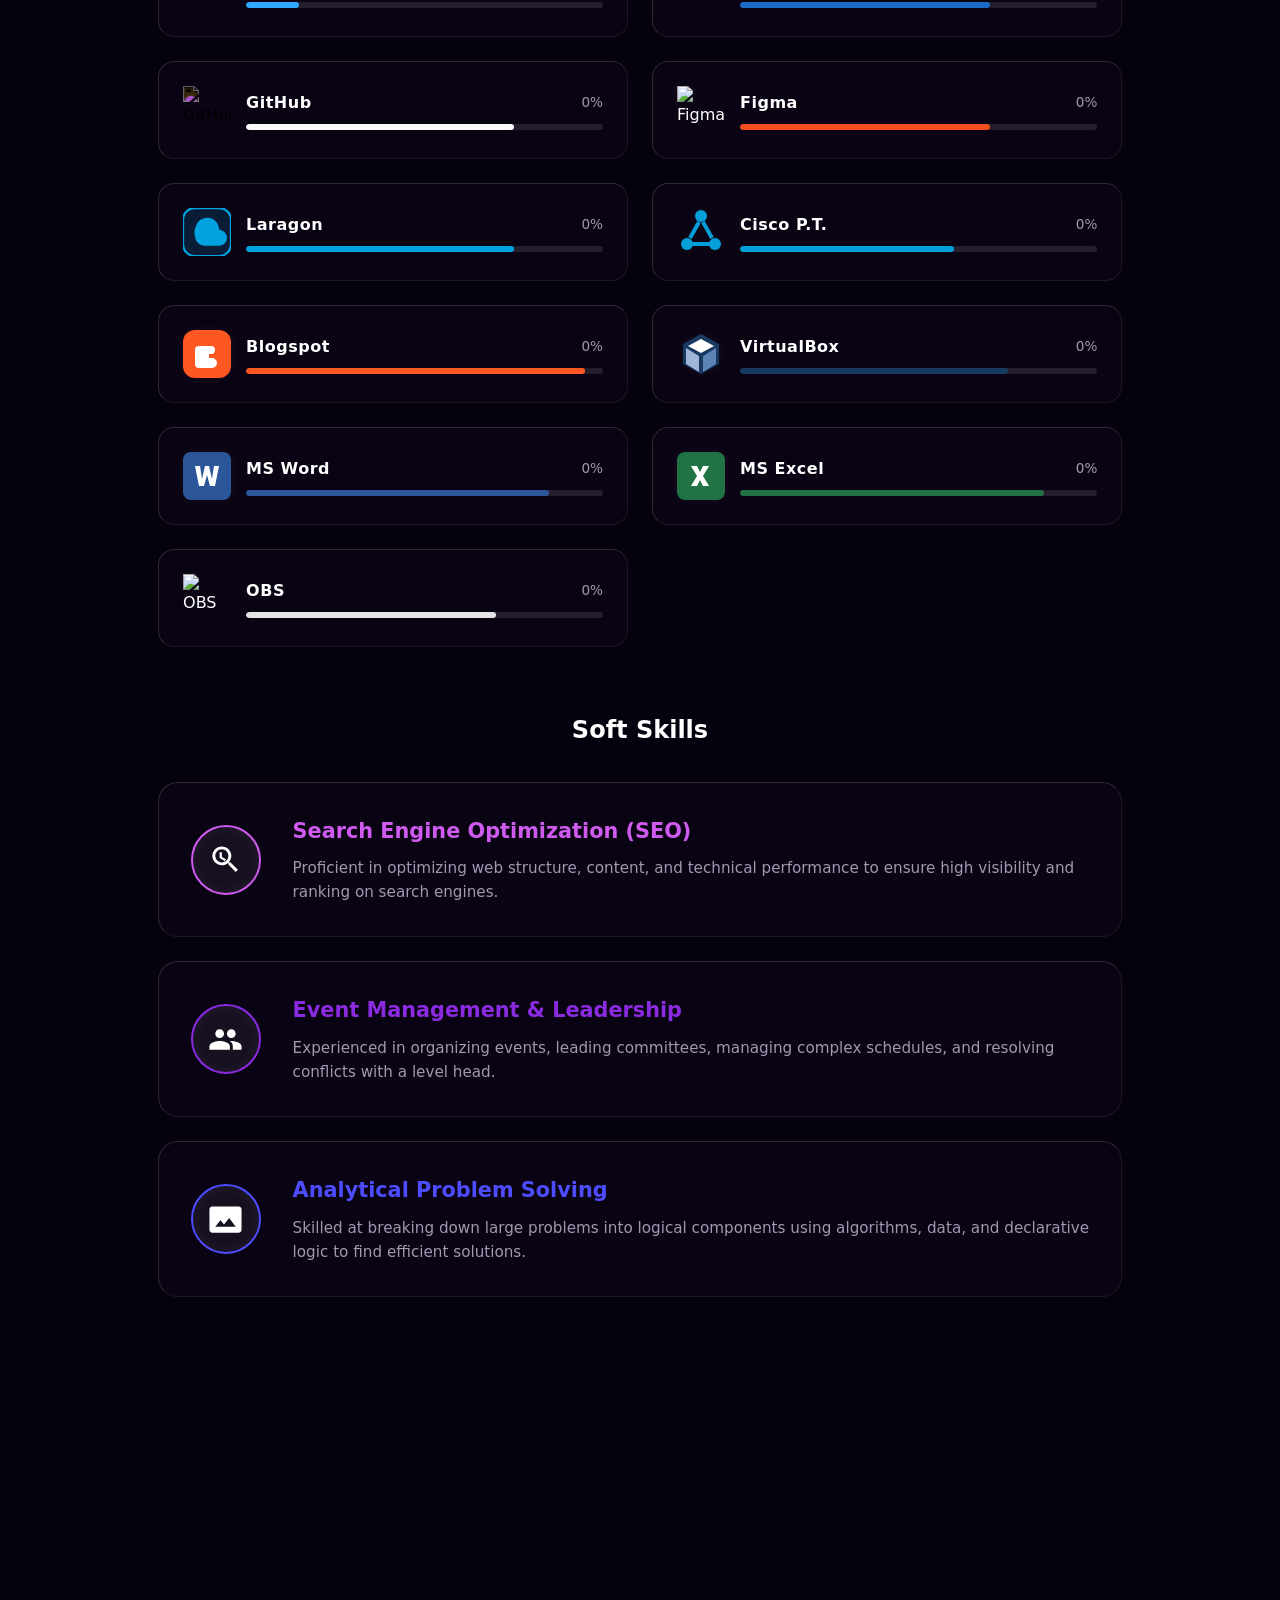
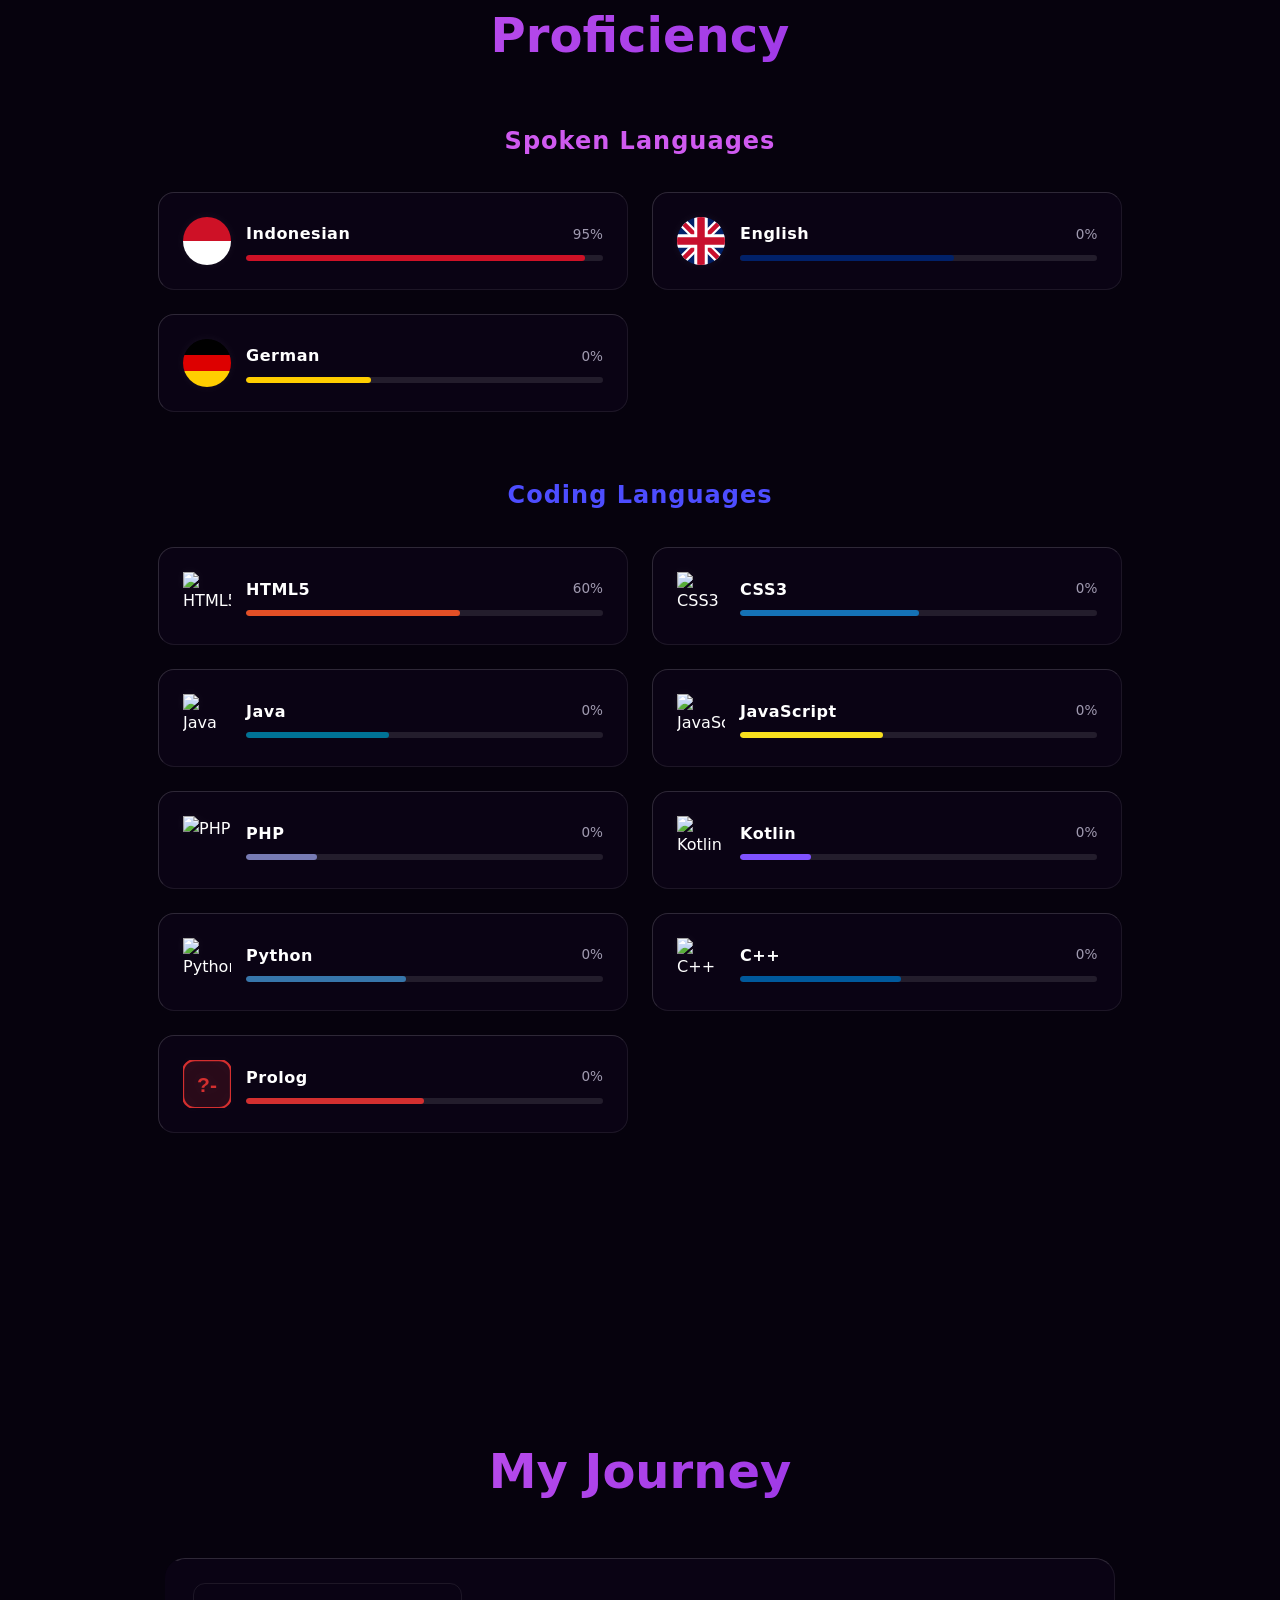
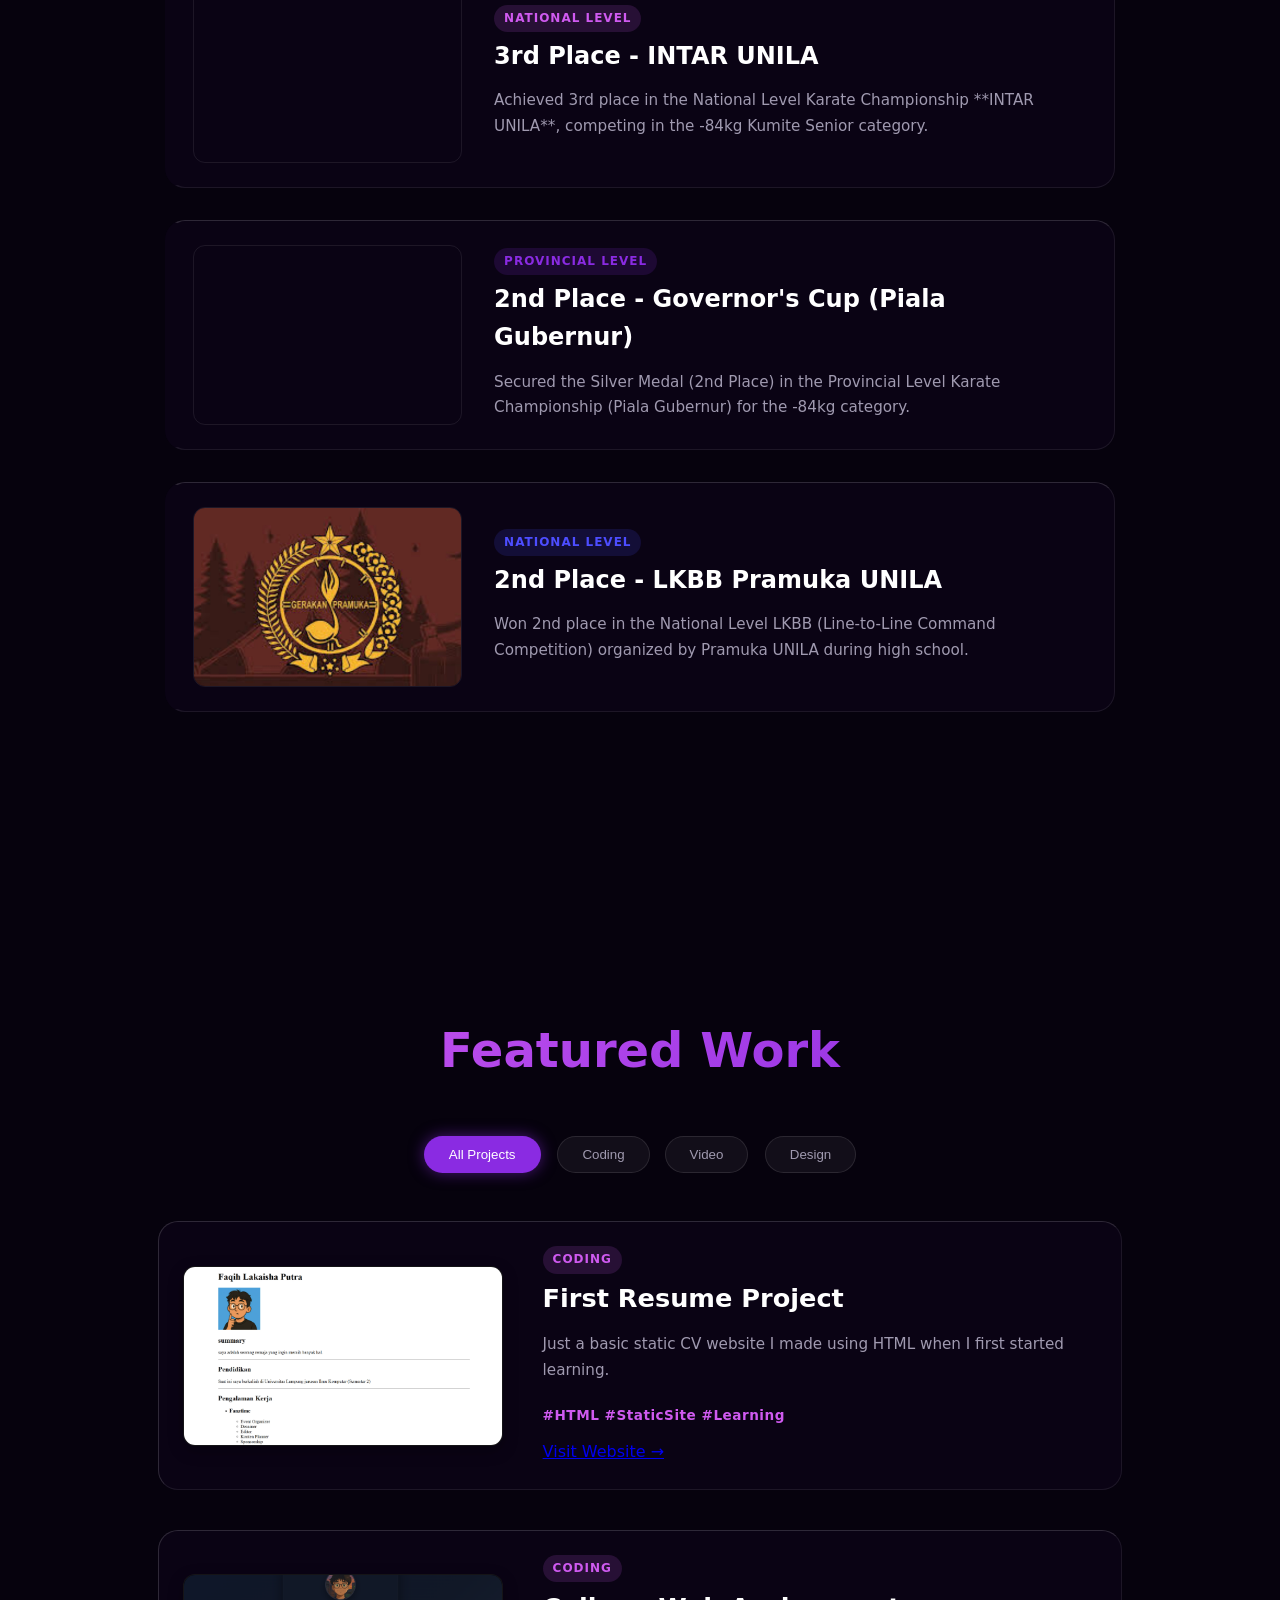
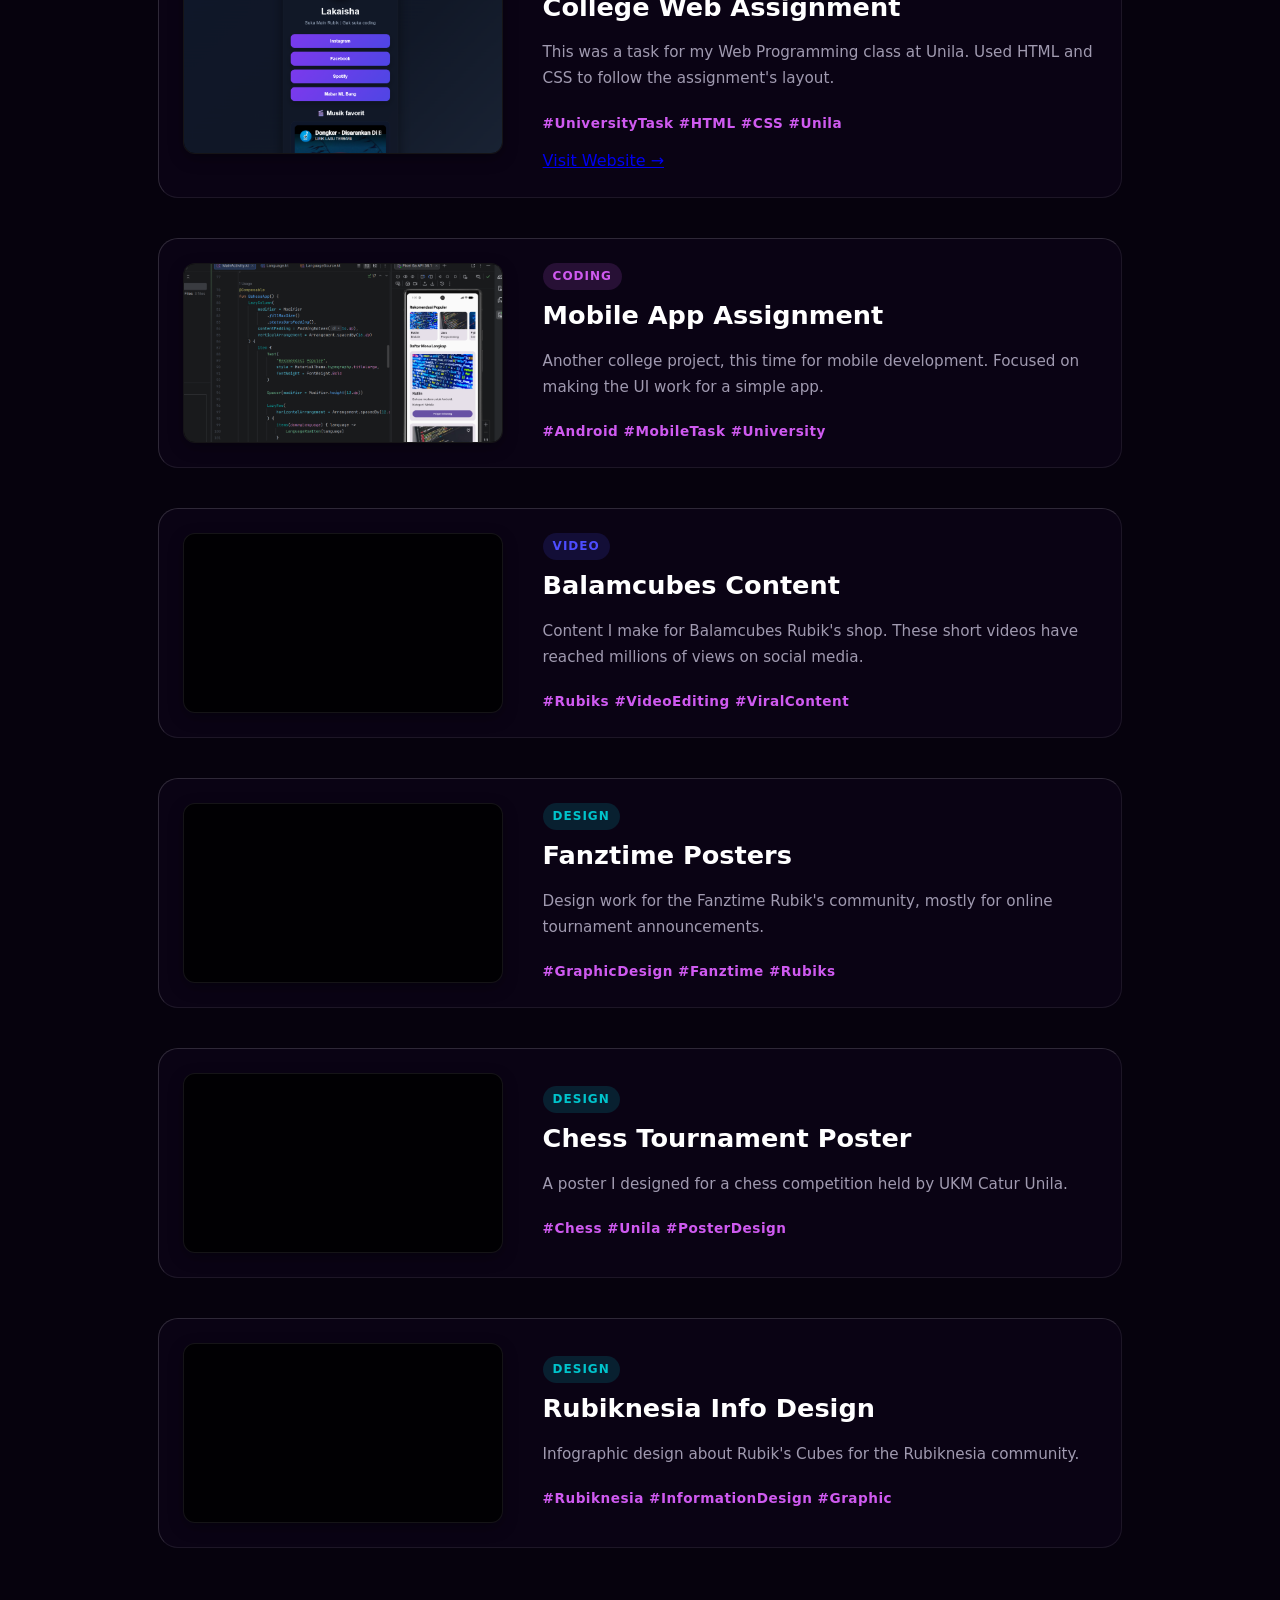
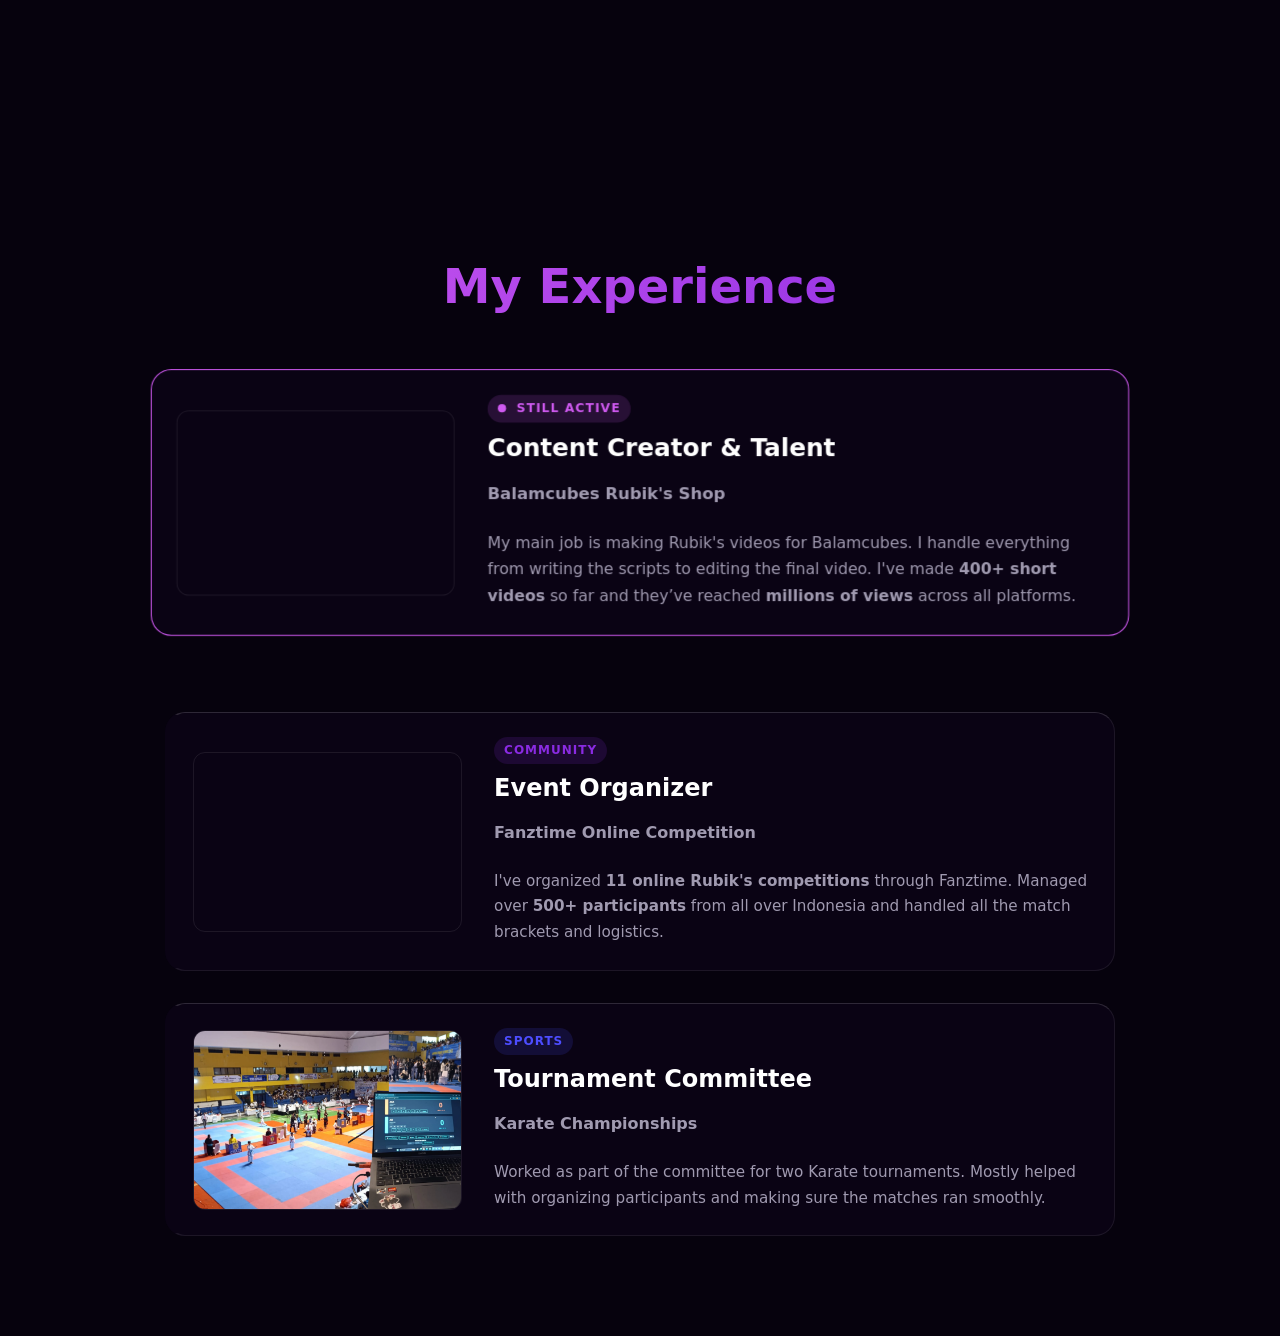
==== commit c16a2304: "update" ====
--- a/index.html
+++ b/index.html
@@ -177,6 +177,36 @@
             .music-toggle-btn { width: 64px; height: 64px; }
             .vinyl-center-dot { width: 10px; height: 10px; }
             .mute-indicator { width: 20px; height: 20px; font-size: 11px; }
+            .tap-hint { left: 70px; font-size: 0.75rem; padding: 6px 12px; }
+        }
+
+        /* Hint kecil "tap buat suara" yang muncul di awal terus fade out */
+        .tap-hint {
+            position: absolute;
+            left: 92px;
+            top: 50%;
+            transform: translateY(-50%);
+            background: rgba(6, 2, 13, 0.85);
+            backdrop-filter: blur(10px);
+            border: 1px solid var(--glass-border);
+            color: var(--text-main);
+            font-size: 0.85rem;
+            font-weight: 600;
+            padding: 8px 16px;
+            border-radius: 30px;
+            white-space: nowrap;
+            box-shadow: 0 5px 15px rgba(0,0,0,0.4);
+            animation: hintPulse 2s ease-in-out infinite, hintFadeOut 0.5s ease 6s forwards;
+            pointer-events: none;
+        }
+
+        @keyframes hintPulse {
+            0%, 100% { transform: translateY(-50%) scale(1); }
+            50% { transform: translateY(-50%) scale(1.04); }
+        }
+
+        @keyframes hintFadeOut {
+            to { opacity: 0; visibility: hidden; }
         }
 
         /* =======================================================
@@ -368,10 +398,13 @@
             <span class="pulse-ring"></span>
             <span class="mute-indicator" id="muteIndicator">🔇</span>
         </button>
+        <span class="tap-hint" id="tapHint">Tap buat nyalain suara 🔊</span>
     </div>
 
-    <!-- Audio musik, disembunyikan (cuma buat suara) -->
-    <audio id="bgMusic" src="assets/musik.mp3" preload="auto" loop></audio>
+    <!-- Audio musik, disembunyikan (cuma buat suara).
+         Atribut autoplay+muted dipasang langsung di HTML sebagai
+         lapisan cadangan selain JS, biar makin reliable di semua browser. -->
+    <audio id="bgMusic" src="assets/musik.mp3" preload="auto" loop autoplay muted></audio>
 
     <script>
         const splash = document.getElementById('intro-splash');
@@ -414,6 +447,7 @@
         const bgMusic = document.getElementById('bgMusic');
         const musicBtn = document.getElementById('musicToggleBtn');
         const muteIndicator = document.getElementById('muteIndicator');
+        const tapHint = document.getElementById('tapHint');
         let audioUnmuted = false;
 
         const START_TIME_SECONDS = 70; // mulai dari menit 1:10
@@ -458,6 +492,7 @@
                 if (bgMusic.paused) startAutoplay();
                 musicBtn.setAttribute('aria-label', 'Jeda musik');
                 if (muteIndicator) muteIndicator.style.display = 'none';
+                if (tapHint) tapHint.style.display = 'none';
             }
             document.removeEventListener('click', unmuteOnFirstInteraction);
             document.removeEventListener('touchstart', unmuteOnFirstInteraction);
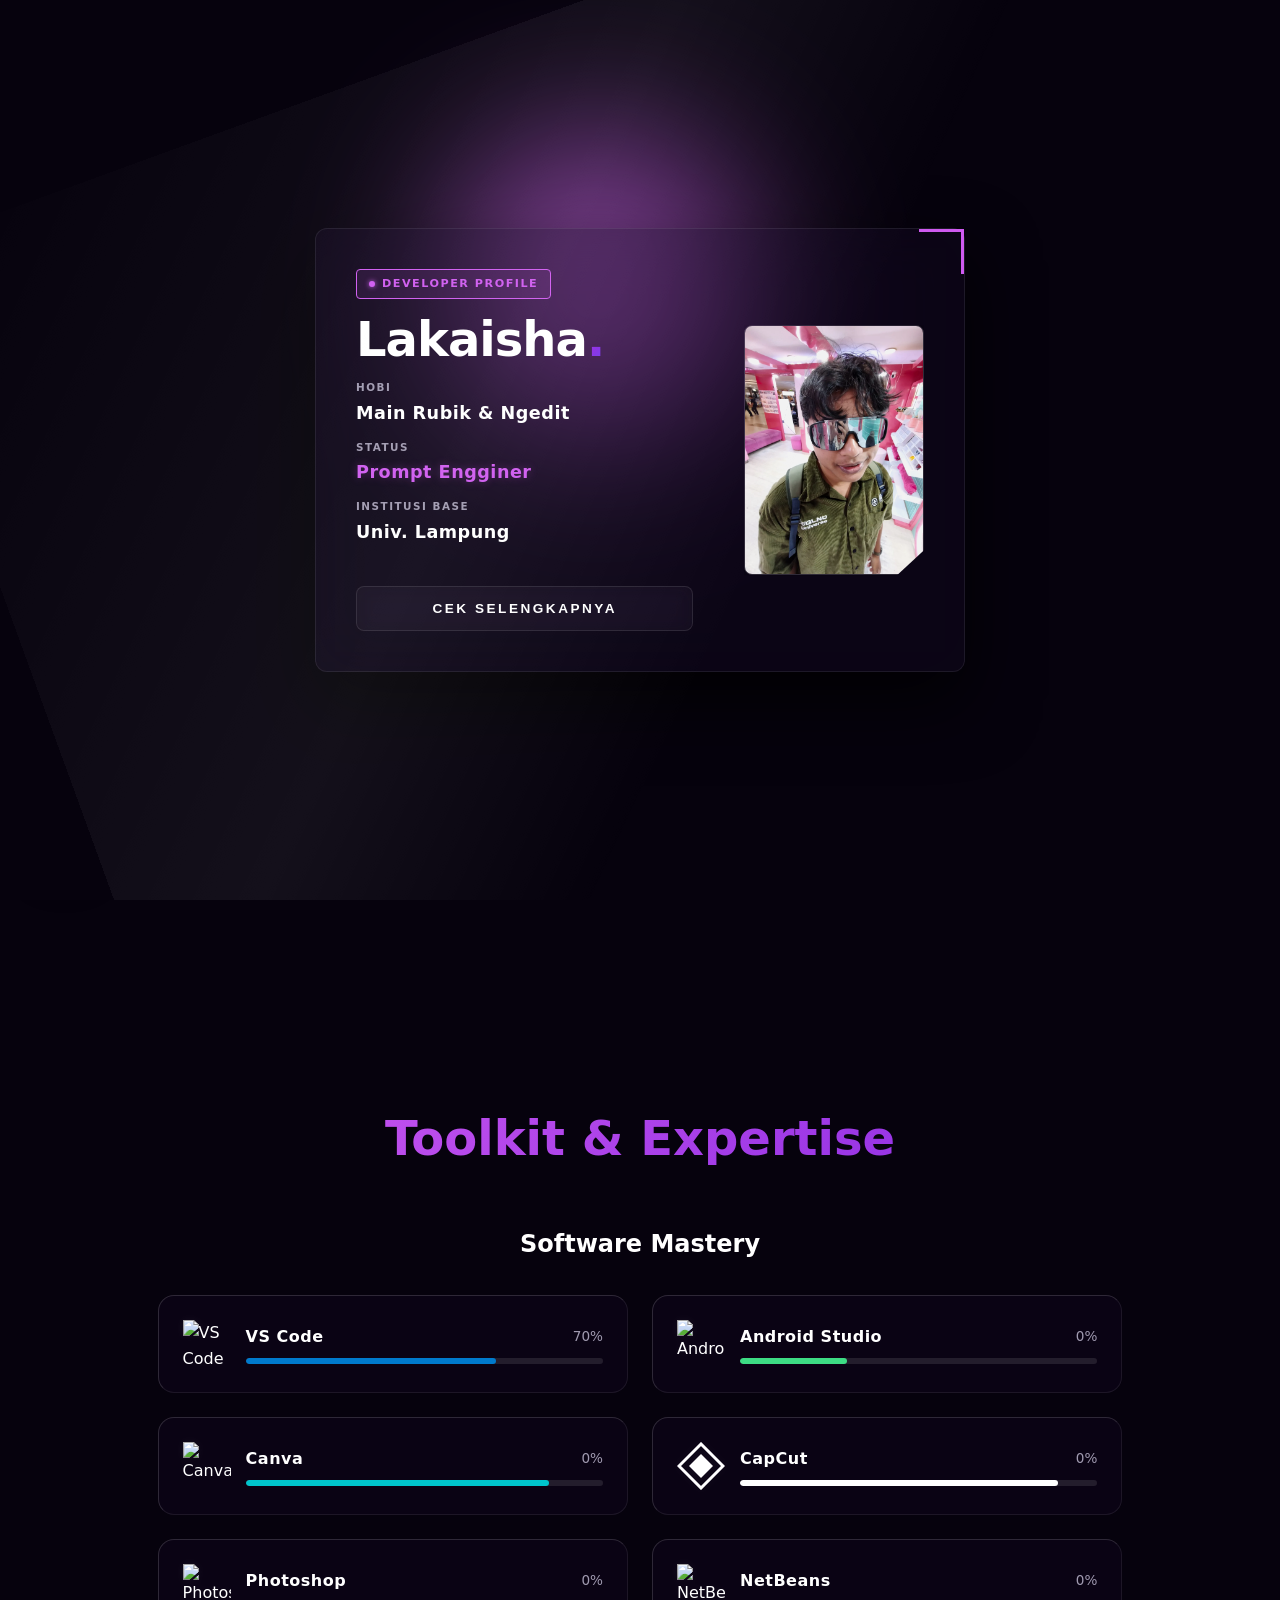
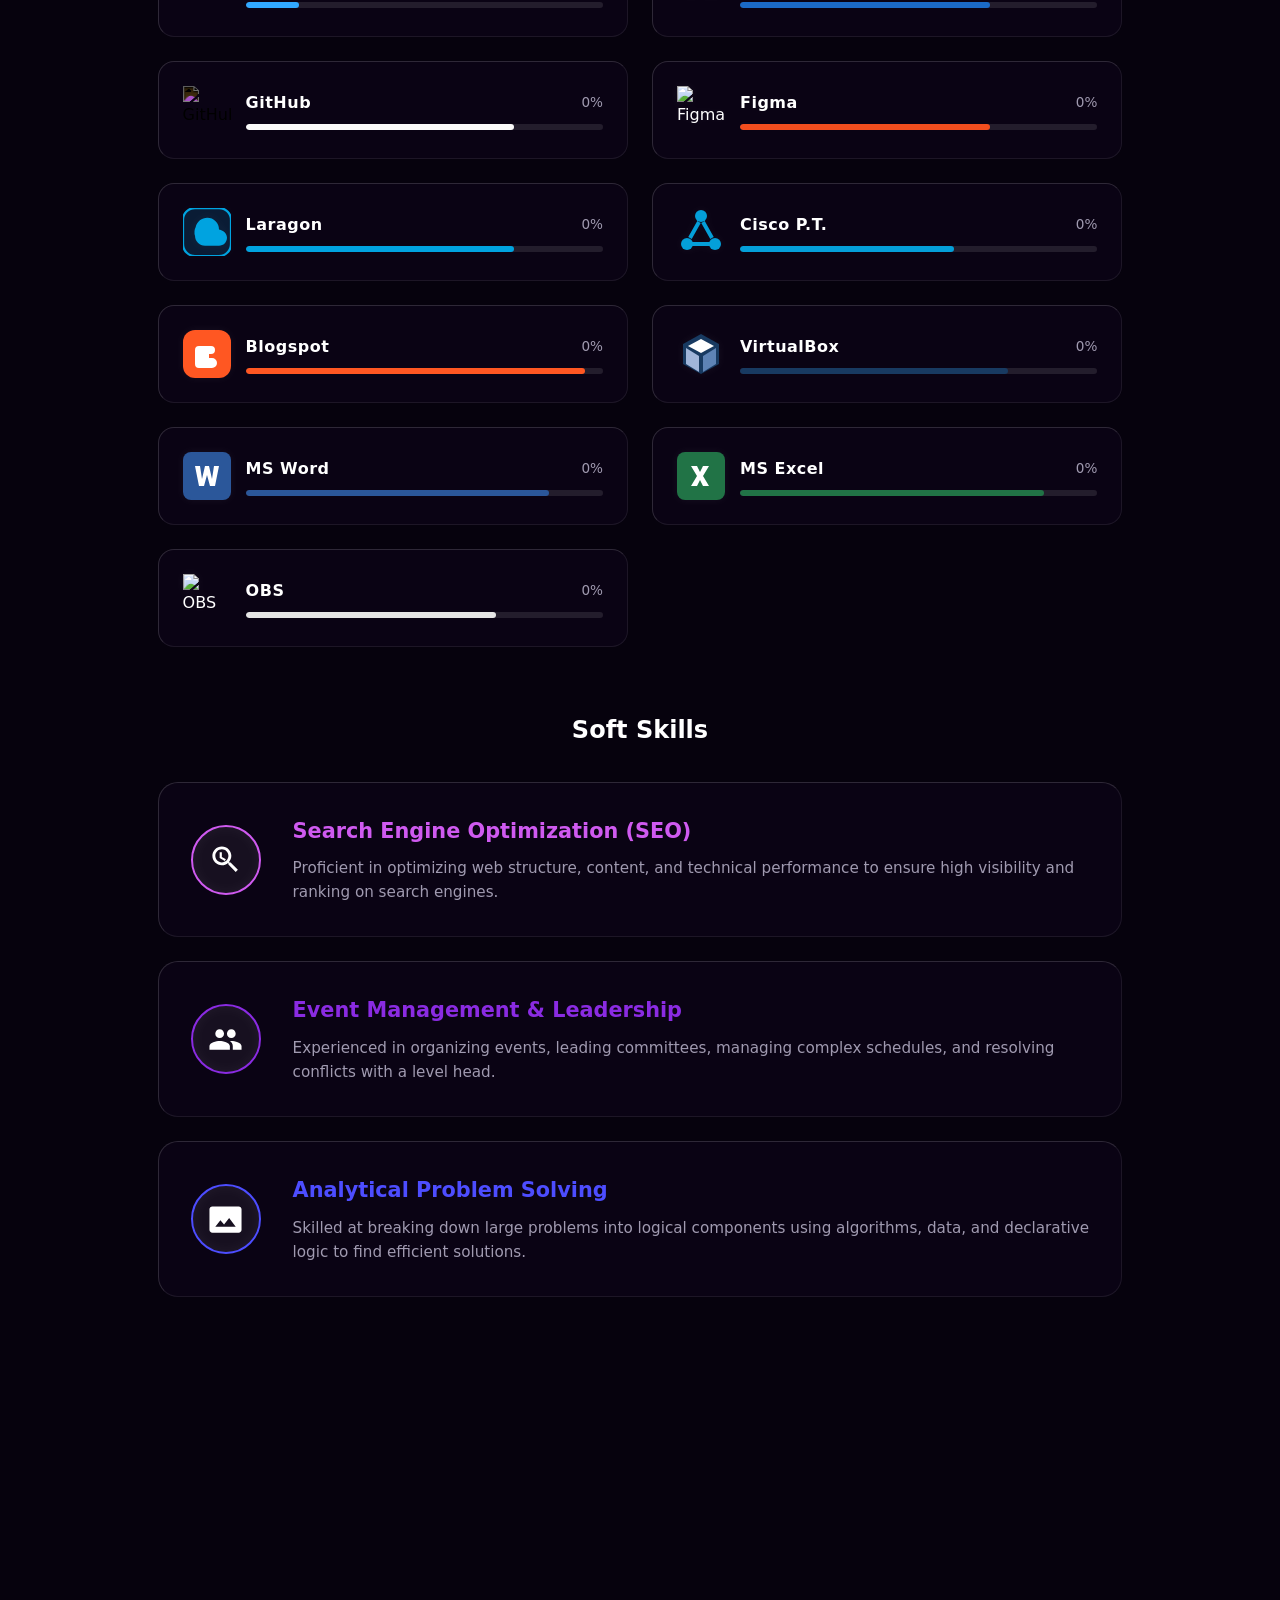
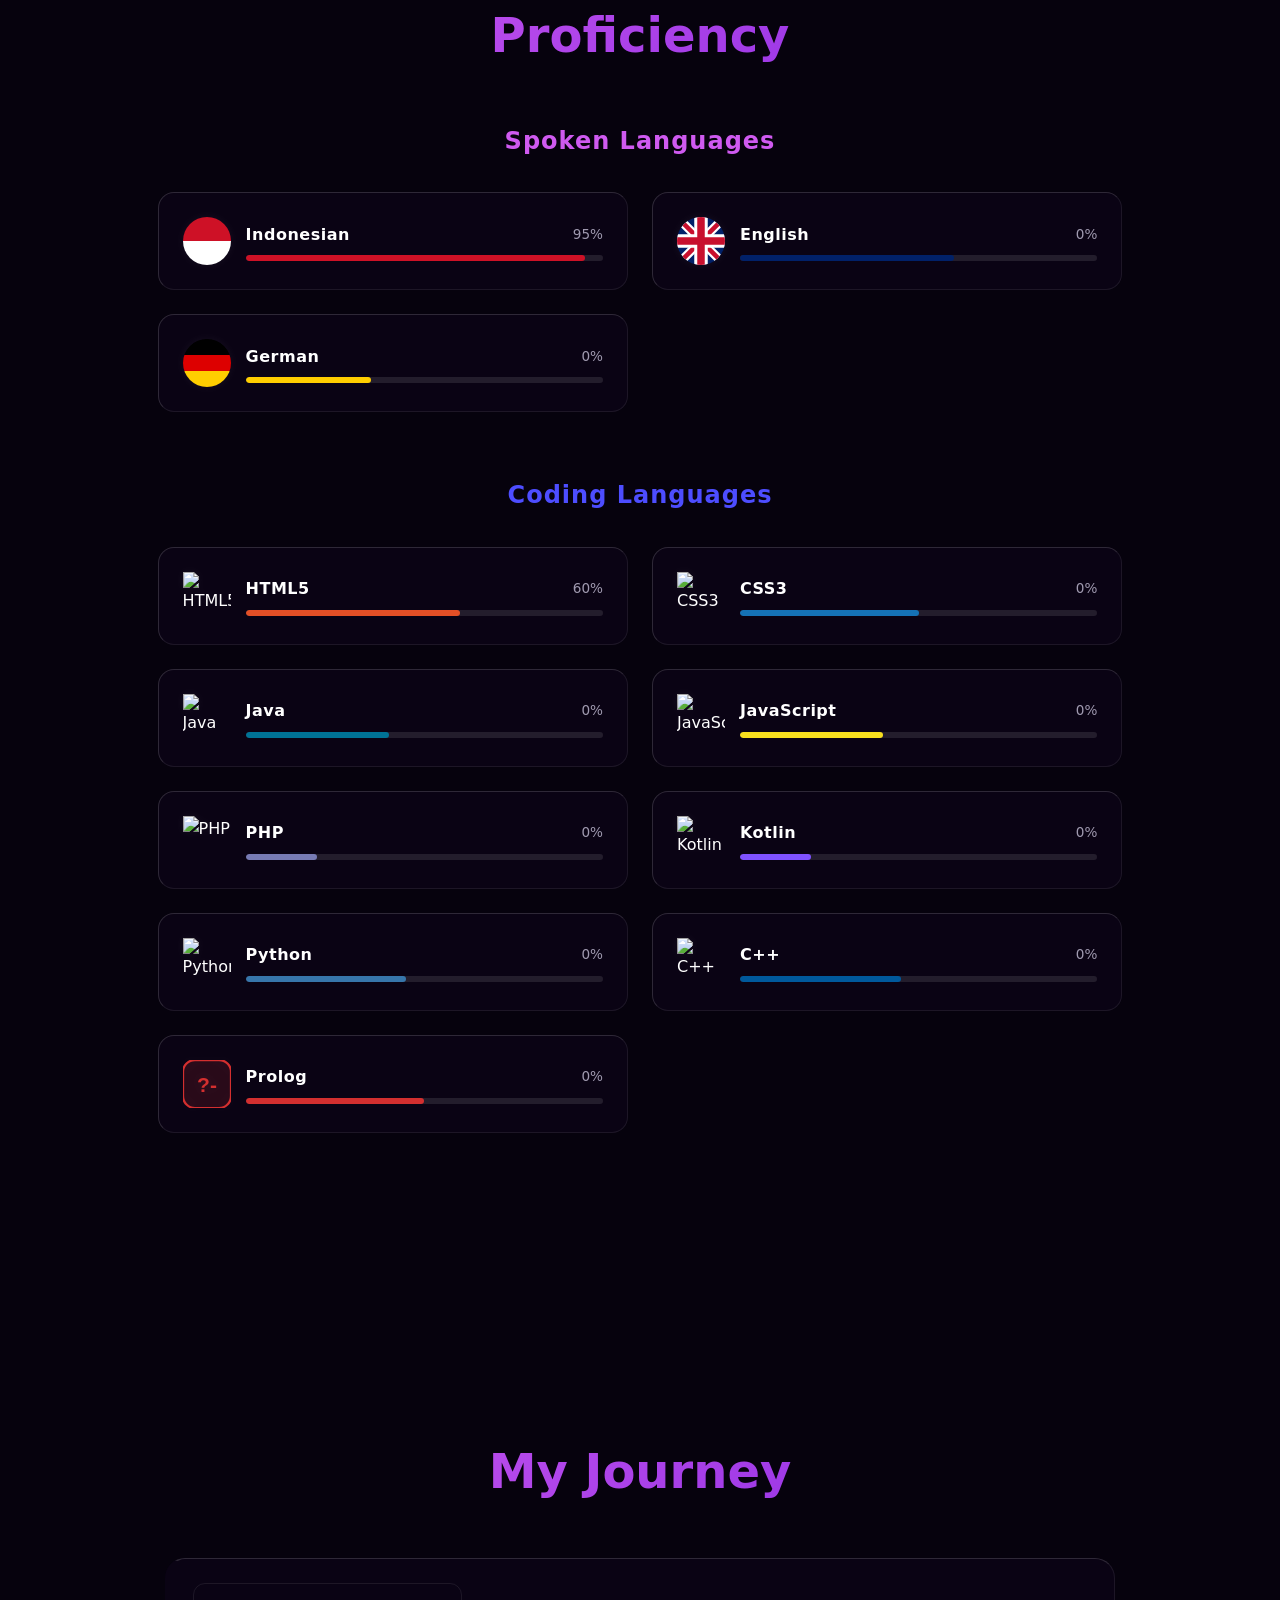
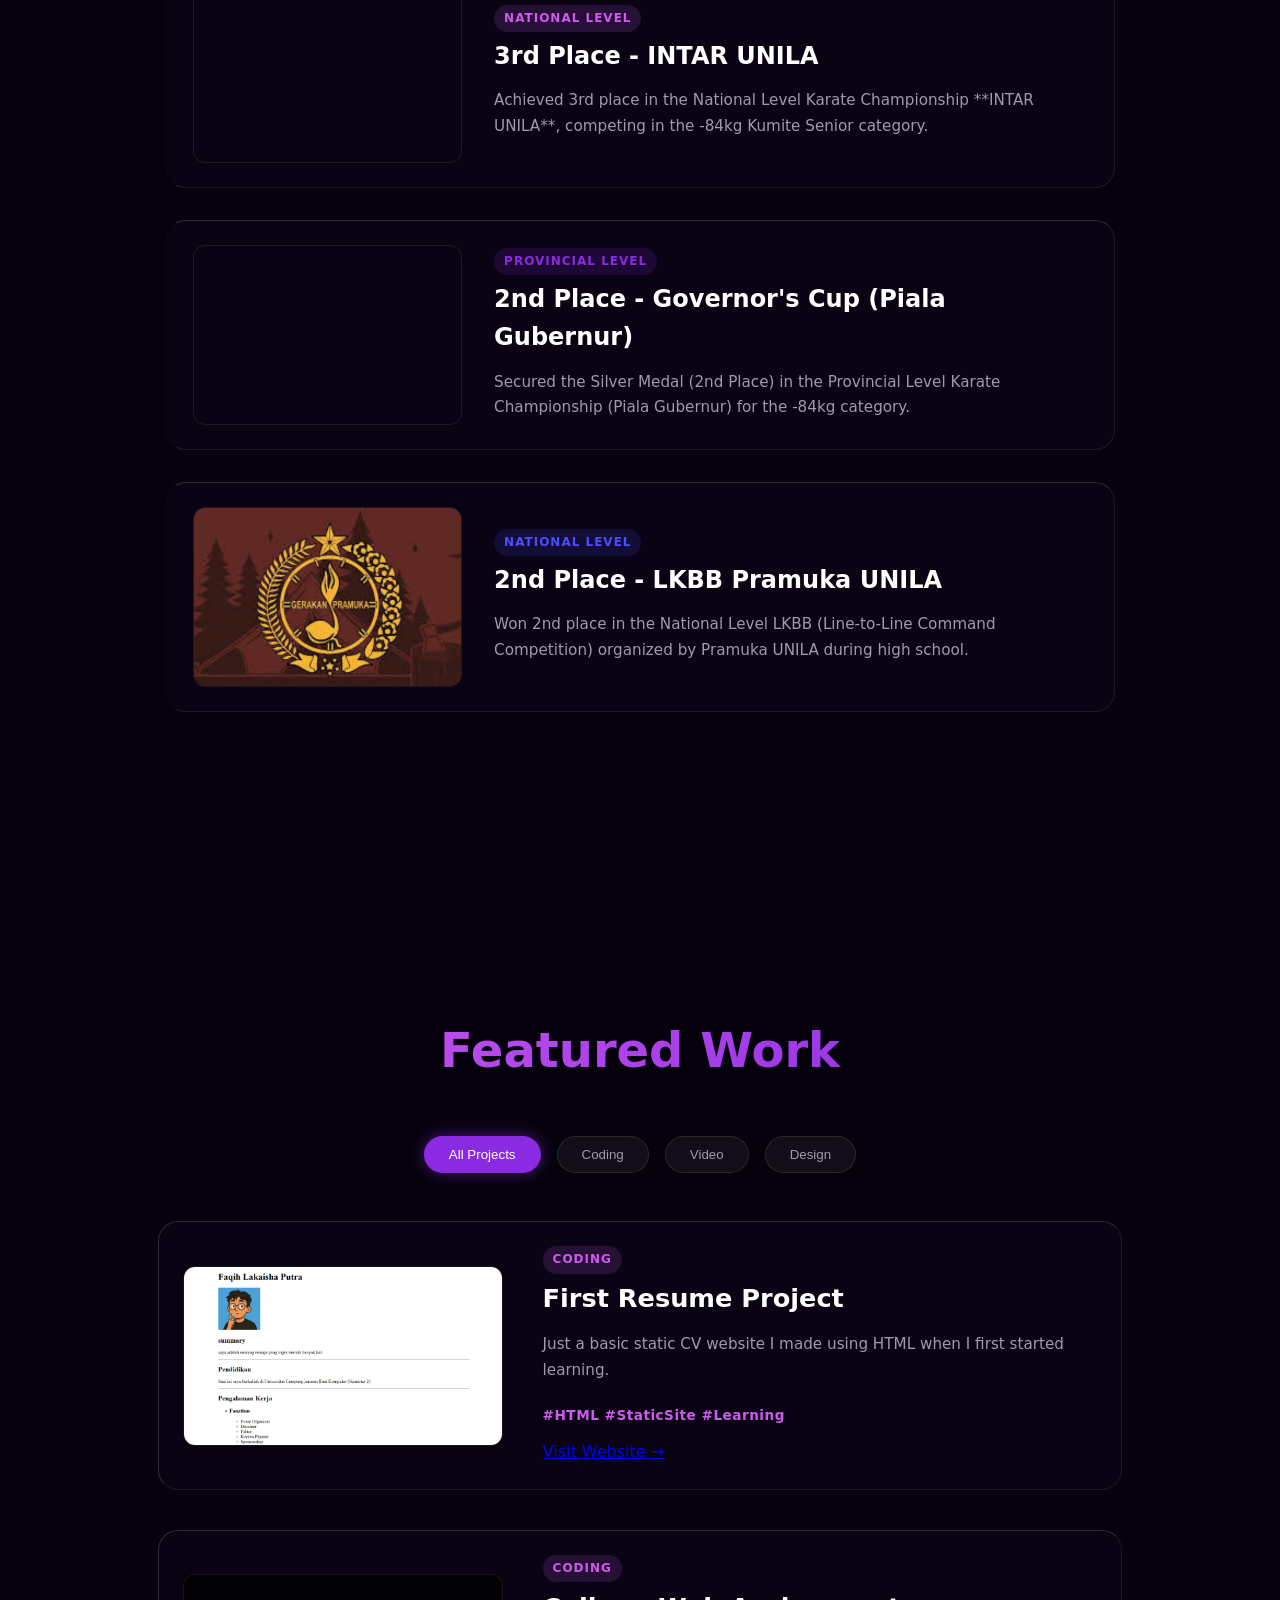
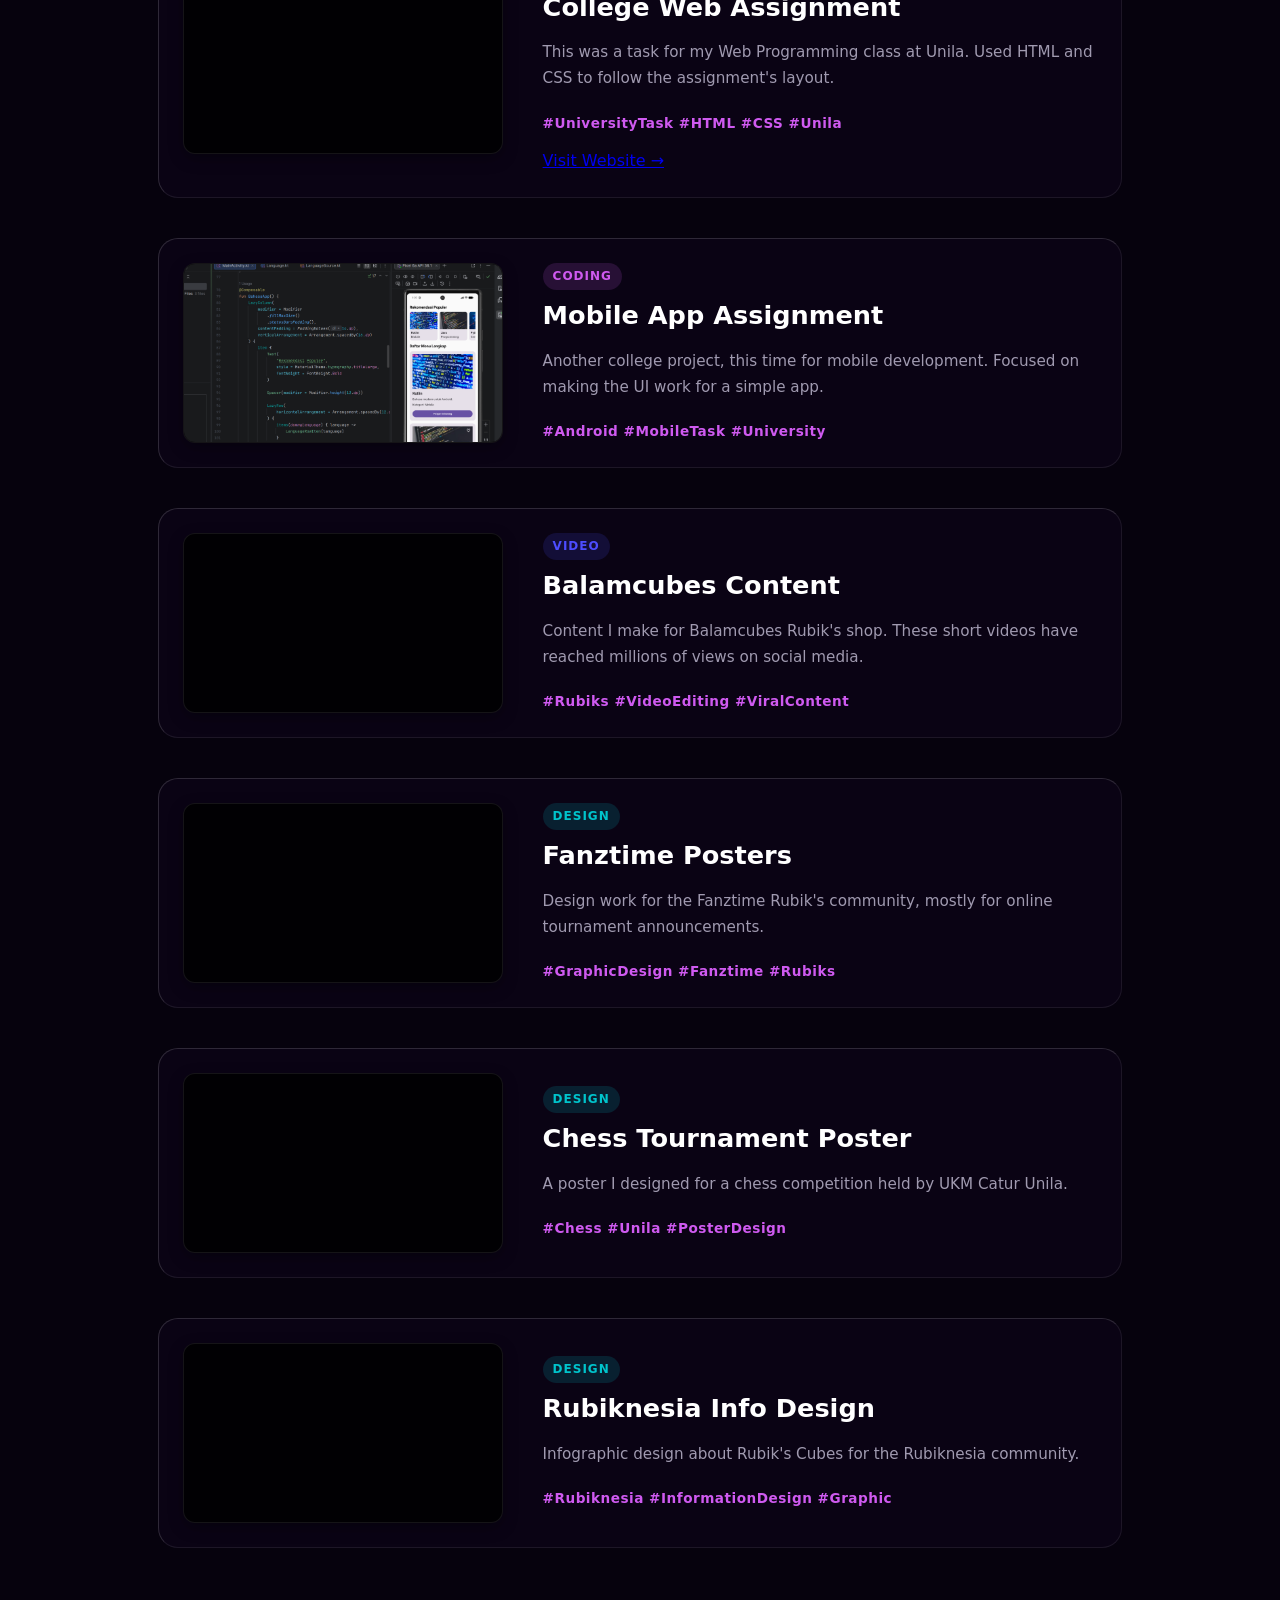
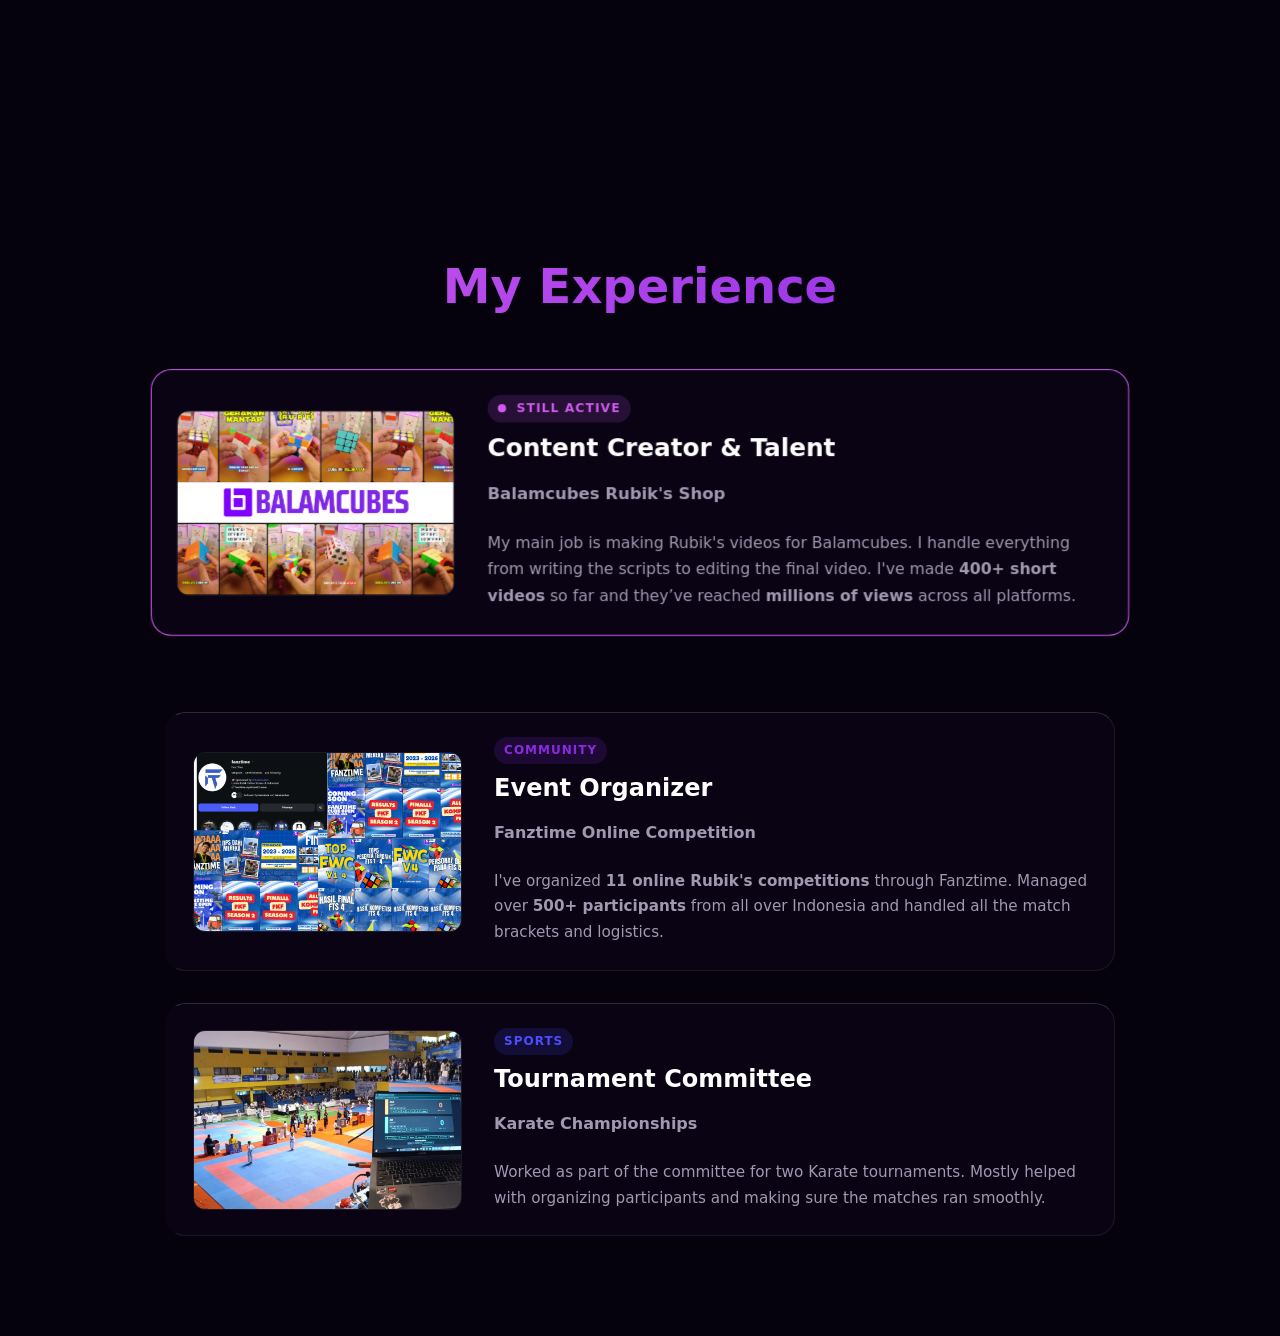
==== commit 3fa44cf2: "update" ====
--- a/index.html
+++ b/index.html
@@ -398,7 +398,7 @@
             <span class="pulse-ring"></span>
             <span class="mute-indicator" id="muteIndicator">🔇</span>
         </button>
-        <span class="tap-hint" id="tapHint">Tap buat nyalain suara 🔊</span>
+        <span class="tap-hint" id="tapHint"></span>
     </div>
 
     <!-- Audio musik, disembunyikan (cuma buat suara).
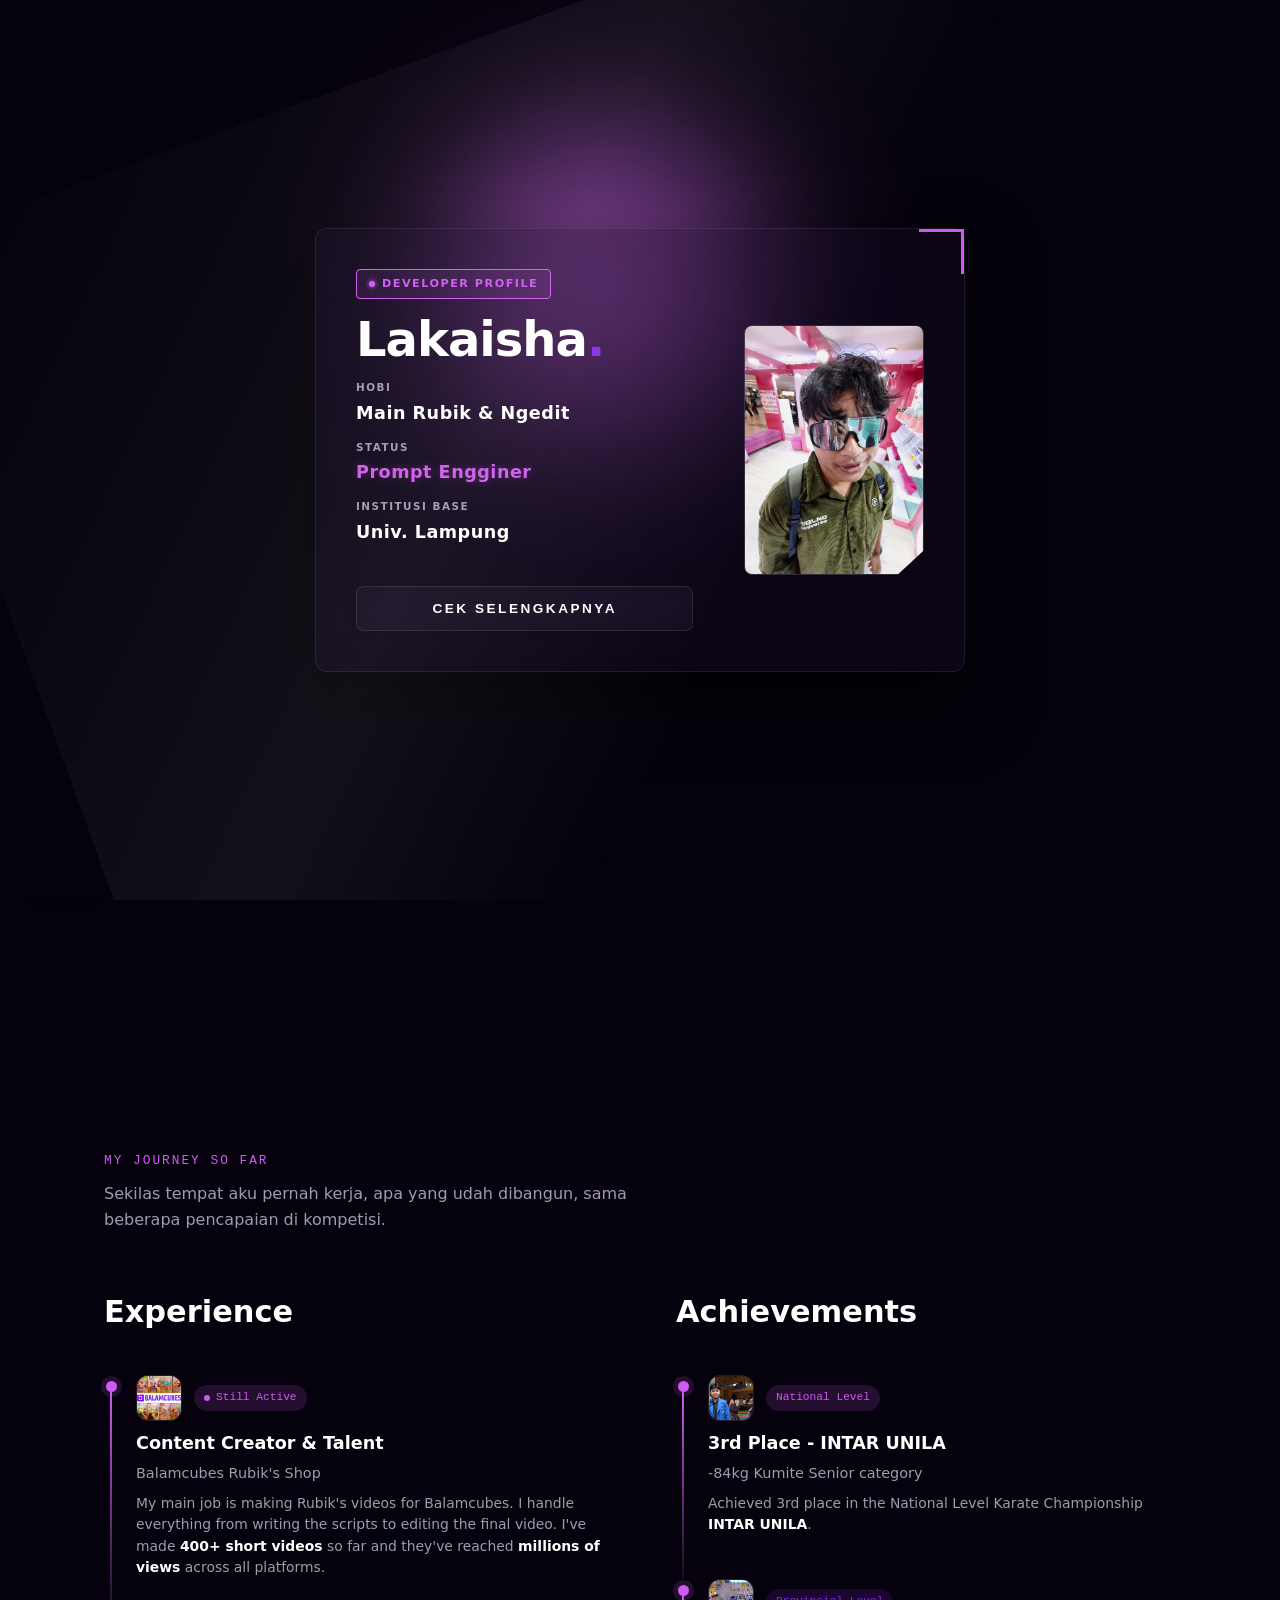
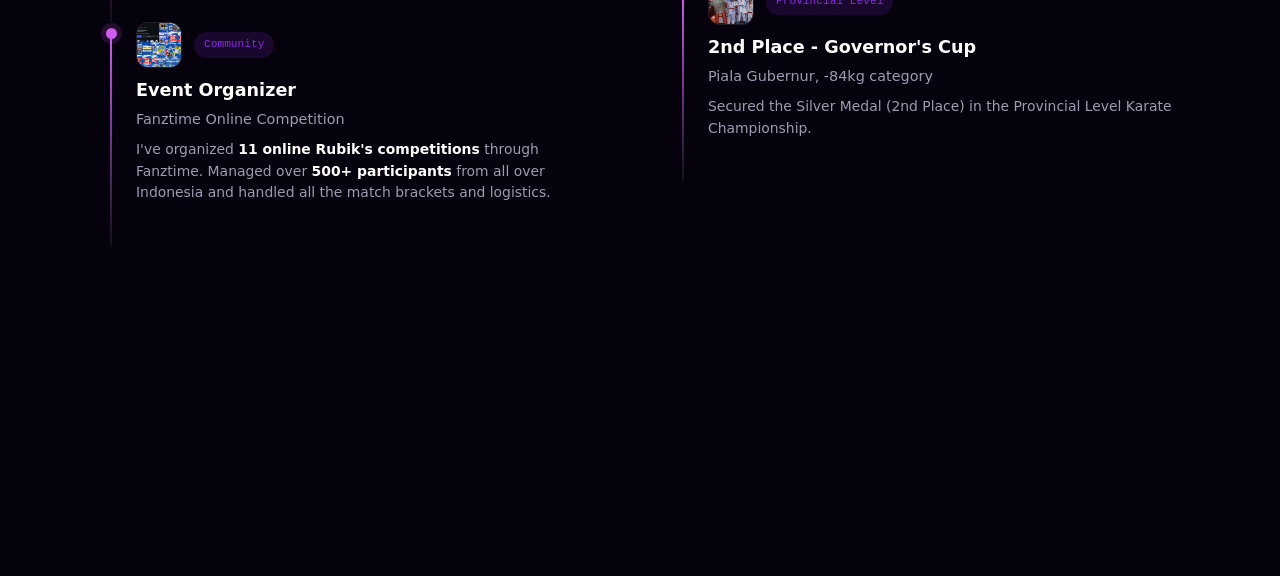
==== commit 032fc29d: "update" ====
--- a/index.html
+++ b/index.html
@@ -5,294 +5,6 @@
     <meta name="viewport" content="width=device-width, initial-scale=1.0">
     <title>Faqih Lakaisha Putra | Portfolio</title>
     <link rel="stylesheet" href="css/style.css">
-    
-    <style>
-        /* Scroll mulus */
-        html { scroll-behavior: smooth; }
-
-        /* Styling dasar biar rapi */
-        .hero-section {
-            display: flex;
-            align-items: center;
-            justify-content: space-between;
-            min-height: 100vh;
-            padding: 0 5%;
-            gap: 2rem;
-        }
-
-        .welcome-text {
-            color: var(--accent-magenta);
-            letter-spacing: 2px;
-            font-size: 1rem;
-            margin-bottom: 1rem;
-        }
-
-        .main-title {
-            font-size: 4rem;
-            line-height: 1.1;
-            margin-bottom: 1.5rem;
-        }
-
-        .desc-text {
-            font-size: 1.2rem;
-            color: var(--text-dim);
-            margin-bottom: 2.5rem;
-            max-width: 500px;
-        }
-
-        /* 📱 MEDIA QUERY: PENGATURAN KHUSUS UNTUK HP (MOBILE) */
-        @media (max-width: 768px) {
-            .hero-section {
-                flex-direction: column; /* Susun ke bawah (Teks di atas, Gambar di bawah) */
-                text-align: center;
-                padding-top: 120px; /* Jarak aman dari navbar */
-                justify-content: center;
-            }
-            
-            .hero-content {
-                display: flex;
-                flex-direction: column;
-                align-items: center;
-            }
-
-            .main-title {
-                font-size: 2.5rem; /* Font dikecilin biar muat di HP */
-            }
-
-            .desc-text {
-                font-size: 1rem;
-            }
-
-            .navbar {
-                padding: 10px;
-            }
-        }
-
-        /* =======================================================
-           FLOATING MUSIC PLAYER (pojok kiri bawah)
-           ======================================================= */
-        .music-player {
-            position: fixed;
-            bottom: 25px;
-            left: 25px;
-            z-index: 1000;
-            display: flex;
-            align-items: center;
-            justify-content: center;
-        }
-
-        .music-toggle-btn {
-            width: 80px;
-            height: 80px;
-            border-radius: 50%;
-            background: #000;
-            border: 2px solid rgba(255, 255, 255, 0.2);
-            display: flex;
-            align-items: center;
-            justify-content: center;
-            color: var(--text-main);
-            cursor: pointer;
-            box-shadow: 0 10px 25px rgba(0, 0, 0, 0.5);
-            transition: all 0.3s ease;
-            padding: 0;
-            position: relative;
-            overflow: hidden;
-        }
-
-        .music-toggle-btn:hover {
-            border-color: var(--accent-magenta);
-            box-shadow: 0 10px 30px rgba(207, 90, 240, 0.4);
-            transform: translateY(-3px);
-        }
-
-        /* Gambar album (thumbnail lagu) */
-        .album-art {
-            width: 100%;
-            height: 100%;
-            object-fit: cover;
-            display: block;
-            border-radius: 50%;
-        }
-
-        /* Titik tengah piringan biar kesan vinyl record */
-        .vinyl-center-dot {
-            position: absolute;
-            top: 50%; left: 50%;
-            width: 13px; height: 13px;
-            background: #06020d;
-            border: 2px solid rgba(255, 255, 255, 0.7);
-            border-radius: 50%;
-            transform: translate(-50%, -50%);
-            z-index: 2;
-            pointer-events: none;
-        }
-
-        /* Album art muter selama lagu main */
-        .music-toggle-btn.playing .album-art {
-            animation: spinDisc 4s linear infinite;
-        }
-
-        /* Cincin pulse pas lagu lagi main */
-        .pulse-ring {
-            position: absolute;
-            top: 0; left: 0;
-            width: 100%; height: 100%;
-            border-radius: 50%;
-            border: 1px solid var(--accent-magenta);
-            opacity: 0;
-            pointer-events: none;
-        }
-
-        .music-toggle-btn.playing .pulse-ring {
-            animation: pulseRing 1.8s ease-out infinite;
-        }
-
-        /* Indikator kecil "belum ada suara" sebelum user interaksi */
-        .mute-indicator {
-            position: absolute;
-            bottom: 0; right: 0;
-            width: 24px; height: 24px;
-            background: rgba(0, 0, 0, 0.85);
-            border: 1px solid rgba(255, 255, 255, 0.2);
-            border-radius: 50%;
-            display: flex;
-            align-items: center;
-            justify-content: center;
-            font-size: 13px;
-            z-index: 3;
-        }
-
-        @keyframes spinDisc {
-            from { transform: rotate(0deg); }
-            to { transform: rotate(360deg); }
-        }
-
-        @keyframes pulseRing {
-            0% { transform: scale(1); opacity: 0.6; }
-            100% { transform: scale(1.7); opacity: 0; }
-        }
-
-        @media (max-width: 768px) {
-            .music-player { bottom: 18px; left: 18px; }
-            .music-toggle-btn { width: 64px; height: 64px; }
-            .vinyl-center-dot { width: 10px; height: 10px; }
-            .mute-indicator { width: 20px; height: 20px; font-size: 11px; }
-            .tap-hint { left: 70px; font-size: 0.75rem; padding: 6px 12px; }
-        }
-
-        /* Hint kecil "tap buat suara" yang muncul di awal terus fade out */
-        .tap-hint {
-            position: absolute;
-            left: 92px;
-            top: 50%;
-            transform: translateY(-50%);
-            background: rgba(6, 2, 13, 0.85);
-            backdrop-filter: blur(10px);
-            border: 1px solid var(--glass-border);
-            color: var(--text-main);
-            font-size: 0.85rem;
-            font-weight: 600;
-            padding: 8px 16px;
-            border-radius: 30px;
-            white-space: nowrap;
-            box-shadow: 0 5px 15px rgba(0,0,0,0.4);
-            animation: hintPulse 2s ease-in-out infinite, hintFadeOut 0.5s ease 6s forwards;
-            pointer-events: none;
-        }
-
-        @keyframes hintPulse {
-            0%, 100% { transform: translateY(-50%) scale(1); }
-            50% { transform: translateY(-50%) scale(1.04); }
-        }
-
-        @keyframes hintFadeOut {
-            to { opacity: 0; visibility: hidden; }
-        }
-
-        /* =======================================================
-           HAMBURGER MENU (biar nav-links tetep bisa diakses di HP)
-           ======================================================= */
-        .nav-toggle {
-            display: none;
-            flex-direction: column;
-            justify-content: space-between;
-            width: 24px;
-            height: 18px;
-            background: transparent;
-            border: none;
-            cursor: pointer;
-            z-index: 1001;
-            padding: 0;
-        }
-
-        .nav-toggle span {
-            display: block;
-            height: 2.5px;
-            width: 100%;
-            background: var(--text-main);
-            border-radius: 2px;
-            transition: transform 0.3s ease, opacity 0.3s ease;
-        }
-
-        .nav-toggle.open span:nth-child(1) { transform: translateY(7.5px) rotate(45deg); }
-        .nav-toggle.open span:nth-child(2) { opacity: 0; }
-        .nav-toggle.open span:nth-child(3) { transform: translateY(-7.5px) rotate(-45deg); }
-
-        @media (max-width: 768px) {
-            .nav-toggle { display: flex; }
-
-            /* Override .nav-links { display:none } dari style.css */
-            .nav-links {
-                display: flex !important;
-                flex-direction: column;
-                width: 100%;
-                gap: 0;
-                position: absolute;
-                top: 100%;
-                left: 0;
-                margin-top: 12px;
-                background: linear-gradient(180deg, rgba(6, 2, 13, 0.82), rgba(25, 10, 45, 0.72));
-                backdrop-filter: blur(24px);
-                -webkit-backdrop-filter: blur(24px);
-                border: 1px solid var(--glass-border);
-                border-top: 1px solid var(--glass-highlight);
-                border-left: 1px solid var(--glass-highlight);
-                border-radius: 20px;
-                box-shadow: 0 10px 30px rgba(0, 0, 0, 0.5), inset 0 0 10px rgba(255, 255, 255, 0.05);
-                overflow: hidden;
-                max-height: 0;
-                opacity: 0;
-                pointer-events: none;
-                transition: max-height 0.35s ease, opacity 0.25s ease;
-            }
-
-            .nav-links li a {
-                text-shadow: 0 1px 4px rgba(0, 0, 0, 0.6);
-                font-weight: 600;
-            }
-
-            .nav-links.open {
-                max-height: 400px;
-                opacity: 1;
-                pointer-events: auto;
-            }
-
-            .nav-links li {
-                width: 100%;
-                text-align: center;
-            }
-
-            .nav-links li a {
-                display: block;
-                padding: 14px;
-                border-top: 1px solid rgba(255, 255, 255, 0.08);
-            }
-
-            .nav-links li:first-child a {
-                border-top: none;
-            }
-        }
-    </style>
 </head>
 <body>
     <div id="intro-splash" class="splash-overlay-3d">
@@ -342,7 +54,7 @@
 
     <header class="navbar">
         <nav class="nav-container">
-            <div class="logo">Lakaisha<span class="text-gradient">.</span></div>
+            <div class="logo">Lakaisha Builds<span class="text-gradient">.</span></div>
 
             <button class="nav-toggle" id="navToggle" aria-label="Buka menu" aria-expanded="false">
                 <span></span>
@@ -351,25 +63,44 @@
             </button>
 
             <ul class="nav-links" id="navLinks">
-                <li><a href="#home" class="active">Home</a></li>
-                <li><a href="#skills">Skills</a></li>
-                <li><a href="#languages">Languages</a></li>
-                <li><a href="#achievements">Achievements</a></li>
-                <li><a href="#projects">Projects</a></li>
-                <li><a href="#experience">Experience</a></li>
-            </ul>
+                <li><a href="index.html" class="active">Home</a></li>
+                <li><a href="pages/about.html">About</a></li>
+                <li><a href="pages/skills.html">Skills</a></li>
+                <li><a href="pages/languages.html">Languages</a></li>
+                <li><a href="pages/projects.html">Projects</a></li>
+             </ul>
         </nav>
     </header>
 
     <main id="home" class="page-section hero-section">
         <div class="hero-content fade-in">
-            <h2 class="welcome-text">WELCOME TO MY SPACE</h2>
-            <h1 class="main-title">Hi, I'm <br><span class="text-gradient">Faqih Lakaisha Putra</span></h1>
+
+            <!-- Kotak sosmed, ganti "WELCOME TO MY SPACE" -->
+            <div class="social-row">
+                <a href="#" class="social-icon-btn" aria-label="GitHub" target="_blank" rel="noopener">
+                    <svg viewBox="0 0 24 24"><path d="M12 .5C5.73.5.98 5.24.98 11.5c0 4.98 3.22 9.2 7.7 10.7.56.1.77-.24.77-.54 0-.27-.01-1.15-.02-2.09-3.13.68-3.79-1.34-3.79-1.34-.51-1.3-1.25-1.64-1.25-1.64-1.02-.7.08-.68.08-.68 1.13.08 1.72 1.16 1.72 1.16 1 1.72 2.63 1.22 3.27.94.1-.73.39-1.22.71-1.5-2.5-.28-5.13-1.25-5.13-5.56 0-1.23.44-2.23 1.16-3.02-.12-.28-.5-1.44.11-3 0 0 .95-.3 3.11 1.16a10.8 10.8 0 0 1 5.66 0C17.35 5.36 18.3 5.66 18.3 5.66c.61 1.56.23 2.72.11 3 .72.79 1.16 1.79 1.16 3.02 0 4.32-2.63 5.28-5.14 5.56.4.35.76 1.03.76 2.08 0 1.5-.01 2.72-.01 3.09 0 .3.2.65.78.54 4.47-1.5 7.69-5.72 7.69-10.7C23.02 5.24 18.27.5 12 .5z"/></svg>
+                </a>
+                <a href="#" class="social-icon-btn" aria-label="LinkedIn" target="_blank" rel="noopener">
+                    <svg viewBox="0 0 24 24"><path d="M20.45 20.45h-3.55v-5.57c0-1.33-.02-3.04-1.85-3.04-1.86 0-2.14 1.45-2.14 2.94v5.67H9.36V9h3.41v1.56h.05c.48-.9 1.64-1.85 3.38-1.85 3.61 0 4.28 2.38 4.28 5.47v6.27zM5.34 7.43a2.06 2.06 0 1 1 0-4.12 2.06 2.06 0 0 1 0 4.12zM7.12 20.45H3.56V9h3.56v11.45zM22.22 0H1.78C.8 0 0 .78 0 1.75v20.5C0 23.22.8 24 1.78 24h20.44c.98 0 1.78-.78 1.78-1.75V1.75C24 .78 23.2 0 22.22 0z"/></svg>
+                </a>
+                <a href="#" class="social-icon-btn" aria-label="Instagram" target="_blank" rel="noopener">
+                    <svg viewBox="0 0 24 24"><path d="M12 2.2c3.2 0 3.58.01 4.85.07 1.17.05 1.97.24 2.43.4a4.9 4.9 0 0 1 1.77 1.15 4.9 4.9 0 0 1 1.15 1.77c.16.46.35 1.26.4 2.43.06 1.27.07 1.65.07 4.85s-.01 3.58-.07 4.85c-.05 1.17-.24 1.97-.4 2.43a4.9 4.9 0 0 1-1.15 1.77 4.9 4.9 0 0 1-1.77 1.15c-.46.16-1.26.35-2.43.4-1.27.06-1.65.07-4.85.07s-3.58-.01-4.85-.07c-1.17-.05-1.97-.24-2.43-.4a4.9 4.9 0 0 1-1.77-1.15 4.9 4.9 0 0 1-1.15-1.77c-.16-.46-.35-1.26-.4-2.43C2.21 15.58 2.2 15.2 2.2 12s.01-3.58.07-4.85c.05-1.17.24-1.97.4-2.43a4.9 4.9 0 0 1 1.15-1.77A4.9 4.9 0 0 1 5.59 1.8c.46-.16 1.26-.35 2.43-.4C9.29 1.34 9.67 1.33 12 1.33m0-1.2C8.74.13 8.33.14 7.05.2c-1.27.06-2.15.26-2.91.56a7.1 7.1 0 0 0-2.57 1.68A7.1 7.1 0 0 0 .89 5.01c-.3.76-.5 1.64-.56 2.91C.27 9.2.26 9.61.26 12.87s.01 3.67.07 4.95c.06 1.27.26 2.15.56 2.91a7.1 7.1 0 0 0 1.68 2.57 7.1 7.1 0 0 0 2.57 1.68c.76.3 1.64.5 2.91.56 1.28.06 1.69.07 4.95.07s3.67-.01 4.95-.07c1.27-.06 2.15-.26 2.91-.56a7.1 7.1 0 0 0 2.57-1.68 7.1 7.1 0 0 0 1.68-2.57c.3-.76.5-1.64.56-2.91.06-1.28.07-1.69.07-4.95s-.01-3.67-.07-4.95c-.06-1.27-.26-2.15-.56-2.91a7.1 7.1 0 0 0-1.68-2.57A7.1 7.1 0 0 0 19.86.76c-.76-.3-1.64-.5-2.91-.56C15.67.14 15.26.13 12 .13z"/><path d="M12 6.35a5.65 5.65 0 1 0 0 11.3 5.65 5.65 0 0 0 0-11.3zm0 9.32a3.67 3.67 0 1 1 0-7.34 3.67 3.67 0 0 1 0 7.34z"/><circle cx="18.4" cy="5.6" r="1.32"/></svg>
+                </a>
+                <a href="#" class="social-icon-btn" aria-label="TikTok" target="_blank" rel="noopener">
+                    <svg viewBox="0 0 24 24"><path d="M16.6 5.82a4.7 4.7 0 0 1-1.03-2.83h-3.1v13.44a2.8 2.8 0 1 1-2-2.68V10.6a5.8 5.8 0 1 0 5.1 5.75V9.4a7.7 7.7 0 0 0 4.5 1.44V7.75a4.7 4.7 0 0 1-3.47-1.93z"/></svg>
+                </a>
+                <a href="mailto:youremail@example.com" class="social-icon-btn" aria-label="Email">
+                    <svg viewBox="0 0 24 24"><path d="M20 4H4c-1.1 0-1.99.9-1.99 2L2 18c0 1.1.9 2 2 2h16c1.1 0 2-.9 2-2V6c0-1.1-.9-2-2-2zm0 4-8 5-8-5V6l8 5 8-5v2z"/></svg>
+                </a>
+            </div>
+
+            <h1 class="main-title">Hi, I'm <span class="text-gradient">Lakaisha</span></h1>
             <p class="desc-text">
                 Computer Science Student. Passionate about Web Development, Data Science, and creating logical solutions.
             </p>
-            <div style="display: flex; gap: 1.5rem;">
-                <button onclick="window.location.href='#projects'" class="btn-primary">Explore Projects</button>
+
+            <div class="fun-fact-wrap">
+                <span class="fun-fact-text" id="funFactText"></span><span class="fun-fact-cursor"></span>
             </div>
         </div>
         
@@ -382,15 +113,136 @@
         </div>
     </main>
 
-    <section id="skills" class="page-section"></section>
-    <section id="languages" class="page-section"></section>
-    <section id="achievements" class="page-section"></section>
-    <section id="projects" class="page-section"></section>
-    <section id="experience" class="page-section"></section>
-
     <!-- =======================================================
-         FLOATING MUSIC PLAYER
+         JOURNEY: Experience + Achievements (digabung di sini,
+         gak bikin halaman baru, tinggal scroll dari Home)
          ======================================================= -->
+    <section id="journey" class="journey-section">
+        <div class="journey-eyebrow">MY JOURNEY SO FAR</div>
+        <p class="journey-lead">Sekilas tempat aku pernah kerja, apa yang udah dibangun, sama beberapa pencapaian di kompetisi.</p>
+
+        <div class="journey-columns">
+            <div class="journey-col">
+                <h2>Experience</h2>
+
+                <div class="timeline-item">
+                    <div class="timeline-rail">
+                        <span class="timeline-dot"></span>
+                        <span class="timeline-line"></span>
+                    </div>
+                    <div class="timeline-body">
+                        <div class="timeline-thumb-row">
+                            <div class="timeline-thumb"><img src="assets/kerja-balam.webp" alt="Balamcubes"></div>
+                            <span class="timeline-badge" style="background: rgba(207, 90, 240, 0.15); color: var(--accent-magenta);">
+                                <span class="timeline-pulse-dot"></span> Still Active
+                            </span>
+                        </div>
+                        <div class="timeline-title">Content Creator & Talent</div>
+                        <div class="timeline-org">Balamcubes Rubik's Shop</div>
+                        <p class="timeline-desc">
+                            My main job is making Rubik's videos for Balamcubes. I handle everything from writing the scripts to editing the final video.
+                            I've made <strong>400+ short videos</strong> so far and they've reached <strong>millions of views</strong> across all platforms.
+                        </p>
+                    </div>
+                </div>
+
+                <div class="timeline-item">
+                    <div class="timeline-rail">
+                        <span class="timeline-dot"></span>
+                        <span class="timeline-line"></span>
+                    </div>
+                    <div class="timeline-body">
+                        <div class="timeline-thumb-row">
+                            <div class="timeline-thumb"><img src="assets/gambar-fanztime.webp" alt="Fanztime Event"></div>
+                            <span class="timeline-badge" style="background: rgba(138, 43, 226, 0.15); color: var(--accent-purple);">Community</span>
+                        </div>
+                        <div class="timeline-title">Event Organizer</div>
+                        <div class="timeline-org">Fanztime Online Competition</div>
+                        <p class="timeline-desc">
+                            I've organized <strong>11 online Rubik's competitions</strong> through Fanztime. Managed over <strong>500+ participants</strong> from all over Indonesia and handled all the match brackets and logistics.
+                        </p>
+                    </div>
+                </div>
+
+                <div class="timeline-item">
+                    <div class="timeline-rail">
+                        <span class="timeline-dot"></span>
+                        <span class="timeline-line"></span>
+                    </div>
+                    <div class="timeline-body">
+                        <div class="timeline-thumb-row">
+                            <div class="timeline-thumb"><img src="assets/panitia-karate.webp" alt="Karate Committee"></div>
+                            <span class="timeline-badge" style="background: rgba(77, 77, 255, 0.15); color: var(--accent-blue);">Sports</span>
+                        </div>
+                        <div class="timeline-title">Tournament Committee</div>
+                        <div class="timeline-org">Karate Championships</div>
+                        <p class="timeline-desc">
+                            Worked as part of the committee for two Karate tournaments. Mostly helped with organizing participants and making sure the matches ran smoothly.
+                        </p>
+                    </div>
+                </div>
+            </div>
+
+            <div class="journey-col">
+                <h2>Achievements</h2>
+
+                <div class="timeline-item">
+                    <div class="timeline-rail">
+                        <span class="timeline-dot"></span>
+                        <span class="timeline-line"></span>
+                    </div>
+                    <div class="timeline-body">
+                        <div class="timeline-thumb-row">
+                            <div class="timeline-thumb"><img src="assets/gambar-juara3.webp" alt="INTAR UNILA Championship"></div>
+                            <span class="timeline-badge" style="background: rgba(207, 90, 240, 0.15); color: var(--accent-magenta);">National Level</span>
+                        </div>
+                        <div class="timeline-title">3rd Place - INTAR UNILA</div>
+                        <div class="timeline-org">-84kg Kumite Senior category</div>
+                        <p class="timeline-desc">
+                            Achieved 3rd place in the National Level Karate Championship <strong>INTAR UNILA</strong>.
+                        </p>
+                    </div>
+                </div>
+
+                <div class="timeline-item">
+                    <div class="timeline-rail">
+                        <span class="timeline-dot"></span>
+                        <span class="timeline-line"></span>
+                    </div>
+                    <div class="timeline-body">
+                        <div class="timeline-thumb-row">
+                            <div class="timeline-thumb"><img src="assets/gambar-juara2.webp" alt="Governor's Cup Karate"></div>
+                            <span class="timeline-badge" style="background: rgba(138, 43, 226, 0.15); color: var(--accent-purple);">Provincial Level</span>
+                        </div>
+                        <div class="timeline-title">2nd Place - Governor's Cup</div>
+                        <div class="timeline-org">Piala Gubernur, -84kg category</div>
+                        <p class="timeline-desc">
+                            Secured the Silver Medal (2nd Place) in the Provincial Level Karate Championship.
+                        </p>
+                    </div>
+                </div>
+
+                <div class="timeline-item">
+                    <div class="timeline-rail">
+                        <span class="timeline-dot"></span>
+                        <span class="timeline-line"></span>
+                    </div>
+                    <div class="timeline-body">
+                        <div class="timeline-thumb-row">
+                            <div class="timeline-thumb"><img src="assets/gambar-pramuka.webp" alt="LKBB Pramuka UNILA"></div>
+                            <span class="timeline-badge" style="background: rgba(77, 77, 255, 0.15); color: var(--accent-blue);">National Level</span>
+                        </div>
+                        <div class="timeline-title">2nd Place - LKBB Pramuka UNILA</div>
+                        <div class="timeline-org">Line-to-Line Command Competition</div>
+                        <p class="timeline-desc">
+                            Won 2nd place in the National Level LKBB organized by Pramuka UNILA during high school.
+                        </p>
+                    </div>
+                </div>
+            </div>
+        </div>
+    </section>
+
     <div class="music-player">
         <button id="musicToggleBtn" class="music-toggle-btn" aria-label="Klik buat aktifin suara" type="button">
             <img class="album-art" src="assets/fotomusik.webp" alt="Album art">
@@ -401,9 +253,6 @@
         <span class="tap-hint" id="tapHint"></span>
     </div>
 
-    <!-- Audio musik, disembunyikan (cuma buat suara).
-         Atribut autoplay+muted dipasang langsung di HTML sebagai
-         lapisan cadangan selain JS, biar makin reliable di semua browser. -->
     <audio id="bgMusic" src="assets/musik.mp3" preload="auto" loop autoplay muted></audio>
 
     <script>
@@ -441,18 +290,23 @@
     </script>
 
     <!-- =======================================================
-         LOGIKA MUSIC PLAYER (HTML5 audio lokal)
+         MUSIK GLOBAL (persist antar halaman via localStorage)
+         Blok ini SAMA PERSIS di semua halaman (index, skills,
+         languages, projects, dll) supaya posisi lagu & status
+         mute/unmute nyambung terus walau pindah halaman.
          ======================================================= -->
     <script>
         const bgMusic = document.getElementById('bgMusic');
         const musicBtn = document.getElementById('musicToggleBtn');
         const muteIndicator = document.getElementById('muteIndicator');
         const tapHint = document.getElementById('tapHint');
+
+        const START_TIME_SECONDS = 70; // start default (kunjungan pertama) dari menit 1:10
+        const LS_TIME_KEY = 'lb_music_time';
+        const LS_UNMUTED_KEY = 'lb_music_unmuted';
+
         let audioUnmuted = false;
 
-        const START_TIME_SECONDS = 70; // mulai dari menit 1:10
-
-        // Browser cuma ngizinin autoplay kalau di-mute dulu.
         bgMusic.muted = true;
         bgMusic.volume = 1;
 
@@ -460,21 +314,36 @@
             const playPromise = bgMusic.play();
             if (playPromise !== undefined) {
                 playPromise.catch(() => {
-                    // Autoplay ke-block total (browser tertentu), musik akan
-                    // mulai begitu user klik ikonnya secara manual.
+                    // Autoplay ke-block total, musik akan mulai begitu
+                    // user klik ikonnya secara manual.
                 });
             }
         }
 
-        // Set posisi awal ke 1:10 begitu durasi lagu udah kebaca,
-        // baru abis itu mulai autoplay.
+        function goUnmuted() {
+            bgMusic.muted = false;
+            audioUnmuted = true;
+            localStorage.setItem(LS_UNMUTED_KEY, '1');
+            if (bgMusic.paused) startAutoplay();
+            musicBtn.setAttribute('aria-label', 'Jeda musik');
+            if (muteIndicator) muteIndicator.style.display = 'none';
+            if (tapHint) tapHint.style.display = 'none';
+        }
+
         function setStartTimeAndPlay() {
+            const savedTime = parseFloat(localStorage.getItem(LS_TIME_KEY));
             try {
-                bgMusic.currentTime = START_TIME_SECONDS;
+                bgMusic.currentTime = !isNaN(savedTime) && savedTime > 0 ? savedTime : START_TIME_SECONDS;
             } catch (e) {
-                // Kalau gagal (browser lagi belum siap), abaikan, tetap coba play dari awal
+                // kalau gagal (browser belum siap), abaikan
             }
             startAutoplay();
+
+            // Kalau di halaman sebelumnya user udah pernah nyalain suara,
+            // langsung coba unmute otomatis di halaman ini juga.
+            if (localStorage.getItem(LS_UNMUTED_KEY) === '1') {
+                goUnmuted();
+            }
         }
 
         if (bgMusic.readyState >= 1) {
@@ -483,16 +352,9 @@
             bgMusic.addEventListener('loadedmetadata', setStartTimeAndPlay, { once: true });
         }
 
-        // Begitu user interaksi apa aja (klik/scroll/sentuh/keyboard),
-        // suara langsung dinyalain otomatis — berasa autoplay beneran.
         function unmuteOnFirstInteraction() {
             if (!audioUnmuted) {
-                bgMusic.muted = false;
-                audioUnmuted = true;
-                if (bgMusic.paused) startAutoplay();
-                musicBtn.setAttribute('aria-label', 'Jeda musik');
-                if (muteIndicator) muteIndicator.style.display = 'none';
-                if (tapHint) tapHint.style.display = 'none';
+                goUnmuted();
             }
             document.removeEventListener('click', unmuteOnFirstInteraction);
             document.removeEventListener('touchstart', unmuteOnFirstInteraction);
@@ -517,6 +379,102 @@
                 bgMusic.pause();
             }
         });
+
+        // Simpan posisi lagu secara berkala + pas mau pindah halaman,
+        // supaya halaman berikutnya bisa lanjut dari waktu yang sama.
+        let lastSaved = 0;
+        bgMusic.addEventListener('timeupdate', () => {
+            const now = Date.now();
+            if (now - lastSaved > 1500) {
+                lastSaved = now;
+                localStorage.setItem(LS_TIME_KEY, String(bgMusic.currentTime));
+            }
+        });
+        window.addEventListener('pagehide', () => {
+            localStorage.setItem(LS_TIME_KEY, String(bgMusic.currentTime));
+        });
+    </script>
+
+    <!-- =======================================================
+         SCROLL REVEAL untuk section Journey (garis + animasi)
+         ======================================================= -->
+    <script>
+        (function () {
+            const revealObserver = new IntersectionObserver((entries) => {
+                entries.forEach((entry) => {
+                    if (entry.isIntersecting) {
+                        entry.target.classList.add('in-view');
+                        revealObserver.unobserve(entry.target);
+                    }
+                });
+            }, { threshold: 0.2, rootMargin: '0px 0px -60px 0px' });
+
+            // Stagger tiap item per kolom biar munculnya gantian, gak bareng
+            document.querySelectorAll('#journey .journey-col').forEach((col) => {
+                col.querySelectorAll('.timeline-item').forEach((item, i) => {
+                    item.style.transitionDelay = (i * 0.15) + 's';
+                    revealObserver.observe(item);
+                });
+            });
+
+            document.querySelectorAll('#journey .journey-eyebrow, #journey .journey-lead')
+                .forEach((el) => revealObserver.observe(el));
+        })();
+    </script>
+
+    <!-- =======================================================
+         FUN FACT TYPEWRITER EFFECT
+         ======================================================= -->
+    <script>
+        (function () {
+            const funFacts = [
+                "I love cube 🧩",
+                "I love cats 🐱",
+                "Aku suka belajar hal baru",
+                "Ngoding sambil dengerin musik",
+                "Prompt engineering is my thing",
+                "400+ Rubik's videos and counting"
+            ];
+
+            const el = document.getElementById('funFactText');
+            if (!el) return;
+
+            let factIndex = 0;
+            let charIndex = 0;
+            let deleting = false;
+
+            const TYPE_SPEED = 70;
+            const DELETE_SPEED = 40;
+            const PAUSE_AFTER_TYPE = 1600;
+            const PAUSE_AFTER_DELETE = 300;
+
+            function tick() {
+                const current = funFacts[factIndex];
+
+                if (!deleting) {
+                    charIndex++;
+                    el.textContent = current.slice(0, charIndex);
+                    if (charIndex === current.length) {
+                        deleting = true;
+                        setTimeout(tick, PAUSE_AFTER_TYPE);
+                        return;
+                    }
+                    setTimeout(tick, TYPE_SPEED);
+                } else {
+                    charIndex--;
+                    el.textContent = current.slice(0, charIndex);
+                    if (charIndex === 0) {
+                        deleting = false;
+                        factIndex = (factIndex + 1) % funFacts.length;
+                        setTimeout(tick, PAUSE_AFTER_DELETE);
+                        return;
+                    }
+                    setTimeout(tick, DELETE_SPEED);
+                }
+            }
+
+            tick();
+        })();
     </script>
 
     <script src="js/main.js"></script>
--- a/css/style.css
+++ b/css/style.css
@@ -93,11 +93,13 @@
 
 /* =======================================================
    4. NAVIGASI (MODERN CLEAR GLASS PILL)
+   Navbar sudah position: fixed -> otomatis tetap di tempatnya
+   walau halaman di-scroll. z-index tinggi biar selalu di atas.
    ======================================================= */
 .navbar {
-    position: fixed;
-    top: 25px; left: 50%; transform: translateX(-50%); 
-    width: 90%; max-width: 1000px; z-index: 1000;
+    position: relative;
+    margin: 25px auto 0;
+    width: 90%; max-width: 780px; z-index: 1000;
     background: rgba(255, 255, 255, 0.03); 
     backdrop-filter: blur(20px); -webkit-backdrop-filter: blur(20px);
     border: 1px solid rgba(255, 255, 255, 0.15); 
@@ -108,17 +110,43 @@
 
 .nav-container {
     display: flex; justify-content: space-between; align-items: center;
-    padding: 1rem 2.5rem; margin: 0 auto;
+    padding: 1rem 2rem; margin: 0 auto; position: relative;
 }
 
 .logo { font-size: 1.8rem; font-weight: 800; letter-spacing: 1px; }
-.nav-links { display: flex; list-style: none; gap: 2.5rem; }
+.nav-links { display: flex; list-style: none; gap: 2rem; }
 .nav-links a {
     text-decoration: none; color: var(--text-dim);
     font-weight: 500; font-size: 1rem;
     transition: all 0.3s ease; position: relative;
 }
 .nav-links a:hover, .nav-links a.active { color: var(--text-main); text-shadow: 0 0 10px var(--accent-magenta); }
+.nav-links li a { font-weight: 700; }
+
+/* Hamburger menu (dipakai cuma di mobile, lihat section 12) */
+.nav-toggle {
+    display: none;
+    flex-direction: column;
+    justify-content: space-between;
+    width: 24px;
+    height: 18px;
+    background: transparent;
+    border: none;
+    cursor: pointer;
+    z-index: 1001;
+    padding: 0;
+}
+.nav-toggle span {
+    display: block;
+    height: 2.5px;
+    width: 100%;
+    background: var(--text-main);
+    border-radius: 2px;
+    transition: transform 0.3s ease, opacity 0.3s ease;
+}
+.nav-toggle.open span:nth-child(1) { transform: translateY(7.5px) rotate(45deg); }
+.nav-toggle.open span:nth-child(2) { opacity: 0; }
+.nav-toggle.open span:nth-child(3) { transform: translateY(-7.5px) rotate(-45deg); }
 
 /* =======================================================
    5. GLASSMORPHISM & SISTEM GLOW
@@ -148,7 +176,7 @@
 .glow-text { text-shadow: 0 0 20px rgba(207, 90, 240, 0.4); }
 
 /* 🚨 FIX JARAK KOSONG: min-height dihapus, diganti padding menyesuaikan konten */
-.page-section { padding: 100px 5% 50px 5%; max-width: 1200px; margin: 0 auto; min-height: auto; }
+.page-section { padding: 40px 5% 50px 5%; max-width: 1200px; margin: 0 auto; min-height: auto; }
 .section-title { font-size: 3rem; text-align: center; margin-bottom: 3rem; }
 
 .fade-in { opacity: 0; transform: translateY(30px); transition: opacity 0.8s cubic-bezier(0.22, 1, 0.36, 1), transform 0.8s cubic-bezier(0.22, 1, 0.36, 1); }
@@ -158,13 +186,19 @@
    7. HALAMAN UTAMA (INDEX.HTML) - HERO SECTION
    ======================================================= */
 .hero-section {
-    min-height: 100vh; display: flex; align-items: center; justify-content: space-between;
-    flex-wrap: wrap; gap: 4rem; padding-top: 80px; max-width: 1200px; margin: 0 auto; padding-left: 5%; padding-right: 5%;
+    display: flex; align-items: center; justify-content: space-between;
+    flex-wrap: wrap; min-height: 100vh; max-width: 1200px; margin: 0 auto;
+    padding: 0 5%; gap: 2rem;
 }
 
 .hero-content { flex: 1; min-width: 300px; }
 .sub-heading { color: var(--text-dim); font-size: 1.2rem; font-weight: 400; margin-bottom: 0.5rem; letter-spacing: 2px; text-transform: uppercase; }
 .main-heading { font-size: 4rem; line-height: 1.1; margin-bottom: 1.5rem; }
+
+/* Judul & deskripsi hero versi index.html saat ini */
+.main-title { font-size: 4rem; line-height: 1.1; margin-bottom: 1.5rem; }
+.desc-text { font-size: 1.2rem; color: var(--text-dim); margin-bottom: 1.6rem; max-width: 500px; }
+
 .hero-desc { font-size: 1.2rem; color: var(--text-dim); margin-bottom: 2.5rem; max-width: 500px; }
 .cta-group { display: flex; gap: 1.5rem; flex-wrap: wrap; }
 .hero-image { flex: 1; display: flex; justify-content: center; position: relative; }
@@ -202,6 +236,64 @@
 }
 @keyframes floatBubbleModern { 0%, 100% { transform: translate(0, 0) rotate(0deg); } 50% { transform: translate(-5px, -15px) rotate(1deg); } }
 
+/* Baris ikon sosmed (ganti "WELCOME TO MY SPACE") */
+.social-row {
+    display: flex;
+    gap: 12px;
+    margin-bottom: 2.2rem;
+    flex-wrap: wrap;
+}
+.social-icon-btn {
+    width: 48px;
+    height: 48px;
+    border-radius: 13px;
+    background: rgba(255, 255, 255, 0.04);
+    border: 1px solid var(--glass-border);
+    display: flex;
+    align-items: center;
+    justify-content: center;
+    color: var(--text-main);
+    transition: transform 0.25s ease, box-shadow 0.25s ease, border-color 0.25s ease, background 0.25s ease;
+}
+.social-icon-btn:hover {
+    border-color: var(--accent-magenta);
+    box-shadow: 0 10px 24px rgba(207, 90, 240, 0.28);
+    transform: translateY(-3px);
+    background: rgba(207, 90, 240, 0.08);
+}
+.social-icon-btn svg {
+    width: 20px;
+    height: 20px;
+    fill: currentColor;
+}
+
+/* Fun fact typewriter (ganti tombol "Explore Projects") -
+   plain & simpel: teks terang polos + kursor tipis */
+.fun-fact-wrap {
+    font-family: inherit;
+    font-size: 1.3rem;
+    font-weight: 500;
+    letter-spacing: 0.2px;
+    min-height: 1.8em;
+    display: flex;
+    align-items: center;
+    color: var(--text-main);
+}
+.fun-fact-text {
+    color: var(--text-main);
+}
+.fun-fact-cursor {
+    display: inline-block;
+    width: 2px;
+    height: 1.15em;
+    background: var(--accent-blue);
+    margin-left: 3px;
+    animation: cursorBlink 0.9s steps(1) infinite;
+}
+@keyframes cursorBlink {
+    50% { opacity: 0; }
+}
+
 /* =======================================================
    8. GRID & TOMBOL FILTER
    ======================================================= */
@@ -227,12 +319,34 @@
     object-fit: contain; object-position: center; transition: all 0.4s cubic-bezier(0.175, 0.885, 0.32, 1.275);
     filter: drop-shadow(0 0 5px rgba(255,255,255,0.05));
 }
-.badge-info { flex: 1; display: flex; flex-direction: column; gap: 8px; }
-.badge-text-row { display: flex; justify-content: space-between; align-items: center; }
-.badge-text-row span:first-child { font-size: 1rem; font-weight: 600; letter-spacing: 0.5px; color: var(--text-main); }
-.badge-text-row .skill-percent { font-size: 0.85rem; color: var(--text-dim); font-weight: 500; }
-.mini-progress { width: 100%; height: 6px; background: rgba(255, 255, 255, 0.1); border-radius: 10px; overflow: hidden; }
-.mini-progress-fill { height: 100%; border-radius: 10px; transition: width 1.5s ease-out; }
+.badge-info { flex: 1; display: flex; flex-direction: column; gap: 10px; }
+.skill-name { font-size: 1rem; font-weight: 600; letter-spacing: 0.5px; color: var(--text-main); }
+
+/* Dot-rating: pengganti progress bar & angka persen, lebih stylish & simpel */
+.skill-dots { display: flex; align-items: center; gap: 7px; }
+.dot {
+    width: 8px; height: 8px; border-radius: 50%;
+    background: rgba(255, 255, 255, 0.12);
+    transition: all 0.4s cubic-bezier(0.175, 0.885, 0.32, 1.275);
+}
+.dot.on {
+    background: var(--dot-color, var(--accent-magenta));
+    box-shadow: 0 0 8px var(--dot-color, var(--accent-magenta));
+}
+.skill-badge:hover .dot.on { transform: scale(1.25); }
+
+/* Fallback "monogram" badge buat tools yang gak punya logo resmi/stabil,
+   biar tetap rapi & gak pakai logo abal-abal */
+.icon-tile {
+    display: flex; align-items: center; justify-content: center;
+    border-radius: 12px;
+    box-shadow: 0 4px 14px rgba(0,0,0,0.35), inset 0 0 0 1px rgba(255,255,255,0.12);
+}
+.icon-tile-text {
+    color: #fff; font-weight: 800; font-size: 0.85rem; letter-spacing: 0.5px;
+    text-shadow: 0 1px 3px rgba(0,0,0,0.4);
+}
+
 .skill-badge:hover .skill-icon { transform: scale(1.15) translateY(-3px); filter: drop-shadow(0 5px 15px rgba(255, 255, 255, 0.3)); }
 
 .soft-skill-grid { display: flex; flex-direction: column; gap: 1.5rem; }
@@ -305,17 +419,67 @@
    12. RESPONSIVE DESIGN (MOBILE VIEW)
    ======================================================= */
 @media (max-width: 768px) {
-    .navbar { top: 15px; width: 95%; }
-    .nav-links { display: none; }
-    
+    .navbar { margin-top: 15px; width: 95%; }
+    .nav-container { padding: 0.85rem 1.4rem; }
+    .nav-toggle { display: flex; }
+
+    /* Dropdown menu mobile (dibuka lewat hamburger) */
+    .nav-links {
+        flex-direction: column;
+        width: 100%;
+        gap: 0;
+        position: absolute;
+        top: 100%;
+        left: 0;
+        margin-top: 12px;
+        background: linear-gradient(180deg, rgba(6, 2, 13, 0.9), rgba(25, 10, 45, 0.82));
+        backdrop-filter: blur(24px);
+        -webkit-backdrop-filter: blur(24px);
+        border: 1px solid var(--glass-border);
+        border-top: 1px solid var(--glass-highlight);
+        border-left: 1px solid var(--glass-highlight);
+        border-radius: 20px;
+        box-shadow: 0 10px 30px rgba(0, 0, 0, 0.5), inset 0 0 10px rgba(255, 255, 255, 0.05);
+        overflow: hidden;
+        max-height: 0;
+        opacity: 0;
+        pointer-events: none;
+        transition: max-height 0.35s ease, opacity 0.25s ease;
+    }
+    .nav-links.open {
+        max-height: 400px;
+        opacity: 1;
+        pointer-events: auto;
+    }
+    .nav-links li { width: 100%; text-align: center; }
+    .nav-links li a {
+        display: block;
+        padding: 14px;
+        border-top: 1px solid rgba(255, 255, 255, 0.08);
+        text-shadow: 0 1px 4px rgba(0, 0, 0, 0.6);
+    }
+    .nav-links li:first-child a { border-top: none; }
+
     .main-heading { font-size: 2.5rem; }
-    .hero-section { text-align: center; justify-content: center; padding-top: 120px; }
+    .main-title { font-size: 2.5rem; }
+    .desc-text { font-size: 1rem; }
+
+    .hero-section {
+        flex-direction: column;
+        text-align: center;
+        justify-content: center;
+        padding-top: 40px;
+    }
+    .hero-content { display: flex; flex-direction: column; align-items: center; }
     .cta-group { justify-content: center; }
+    .social-row { justify-content: center; }
+    .fun-fact-wrap { justify-content: center; }
+    .hero-image { margin-top: 50px; }
     .glass-sphere { width: 250px; height: 250px; }
-    .speech-bubble { right: -10px; top: -50px; }
-    
+    .speech-bubble { right: 10px; top: -20px; max-width: 210px; font-size: 0.82rem; }
+
     .section-title { font-size: 2.2rem; }
-    .page-section { padding-top: 110px; }
+    .page-section { padding-top: 50px; }
     
     .soft-skill-item { flex-direction: column; text-align: center; }
     .skill-icon-wrapper { margin-right: 0 !important; margin-bottom: 1rem; }
@@ -325,6 +489,144 @@
     
     .project-row { flex-direction: column; padding: 1.2rem; gap: 1.5rem; }
     .project-media-side { width: 100%; height: 200px; }
+
+    .music-player { bottom: 18px; left: 18px; }
+    .music-toggle-btn { width: 64px; height: 64px; }
+    .vinyl-center-dot { width: 10px; height: 10px; }
+    .mute-indicator { width: 20px; height: 20px; font-size: 11px; }
+    .tap-hint { left: 70px; font-size: 0.75rem; padding: 6px 12px; }
+
+    .journey-section { padding: 70px 6% 110px; }
+    .journey-col h2 { font-size: 1.5rem; }
+    .timeline-thumb { width: 40px; height: 40px; border-radius: 10px; }
+    .timeline-title { font-size: 1rem; }
+}
+
+/* =======================================================
+   13. FLOATING MUSIC PLAYER (pojok kiri bawah)
+   ======================================================= */
+.music-player {
+    position: fixed;
+    bottom: 25px;
+    left: 25px;
+    z-index: 1000;
+    display: flex;
+    align-items: center;
+    justify-content: center;
+}
+
+.music-toggle-btn {
+    width: 80px;
+    height: 80px;
+    border-radius: 50%;
+    background: #000;
+    border: 2px solid rgba(255, 255, 255, 0.2);
+    display: flex;
+    align-items: center;
+    justify-content: center;
+    color: var(--text-main);
+    cursor: pointer;
+    box-shadow: 0 10px 25px rgba(0, 0, 0, 0.5);
+    transition: all 0.3s ease;
+    padding: 0;
+    position: relative;
+    overflow: hidden;
+}
+
+.music-toggle-btn:hover {
+    border-color: var(--accent-magenta);
+    box-shadow: 0 10px 30px rgba(207, 90, 240, 0.4);
+    transform: translateY(-3px);
+}
+
+.album-art {
+    width: 100%;
+    height: 100%;
+    object-fit: cover;
+    display: block;
+    border-radius: 50%;
+}
+
+.vinyl-center-dot {
+    position: absolute;
+    top: 50%; left: 50%;
+    width: 13px; height: 13px;
+    background: #06020d;
+    border: 2px solid rgba(255, 255, 255, 0.7);
+    border-radius: 50%;
+    transform: translate(-50%, -50%);
+    z-index: 2;
+    pointer-events: none;
+}
+
+.music-toggle-btn.playing .album-art {
+    animation: spinDisc 4s linear infinite;
+}
+
+.pulse-ring {
+    position: absolute;
+    top: 0; left: 0;
+    width: 100%; height: 100%;
+    border-radius: 50%;
+    border: 1px solid var(--accent-magenta);
+    opacity: 0;
+    pointer-events: none;
+}
+
+.music-toggle-btn.playing .pulse-ring {
+    animation: pulseRing 1.8s ease-out infinite;
+}
+
+.mute-indicator {
+    position: absolute;
+    bottom: 0; right: 0;
+    width: 24px; height: 24px;
+    background: rgba(0, 0, 0, 0.85);
+    border: 1px solid rgba(255, 255, 255, 0.2);
+    border-radius: 50%;
+    display: flex;
+    align-items: center;
+    justify-content: center;
+    font-size: 13px;
+    z-index: 3;
+}
+
+@keyframes spinDisc {
+    from { transform: rotate(0deg); }
+    to { transform: rotate(360deg); }
+}
+
+@keyframes pulseRing {
+    0% { transform: scale(1); opacity: 0.6; }
+    100% { transform: scale(1.7); opacity: 0; }
+}
+
+.tap-hint {
+    position: absolute;
+    left: 92px;
+    top: 50%;
+    transform: translateY(-50%);
+    background: rgba(6, 2, 13, 0.85);
+    backdrop-filter: blur(10px);
+    border: 1px solid var(--glass-border);
+    color: var(--text-main);
+    font-size: 0.85rem;
+    font-weight: 600;
+    padding: 8px 16px;
+    border-radius: 30px;
+    white-space: nowrap;
+    box-shadow: 0 5px 15px rgba(0,0,0,0.4);
+    animation: hintPulse 2s ease-in-out infinite, hintFadeOut 0.5s ease 6s forwards;
+    pointer-events: none;
+}
+
+@keyframes hintPulse {
+    0%, 100% { transform: translateY(-50%) scale(1); }
+    50% { transform: translateY(-50%) scale(1.04); }
+}
+
+@keyframes hintFadeOut {
+    to { opacity: 0; visibility: hidden; }
 }
 
 /* =======================================================
@@ -448,14 +750,190 @@
     pointer-events: none;
 }
 
+/* Versi HP: foto & teks sejajar (mirip layout desktop), potongan
+   diagonal foto tetap ada, bukan ditumpuk vertikal */
 @media (max-width: 650px) {
-    .splash-card-compact-3d { flex-direction: column-reverse; padding: 2rem; gap: 2rem; align-items: center; border-radius: 8px;}
-    .compact-photo-3d { justify-content: center; width: 100%; transform: translateZ(40px); }
-    .photo-frame-compact { width: 140px; height: 190px; clip-path: none; border-radius: 8px; }
-    .compact-info-3d { width: 100%; text-align: center; transform: translateZ(30px); }
-    .compact-name-new { font-size: 2.5rem; }
-    .tech-badge-new { margin: 0 auto 1rem auto; }
-    .compact-data-list { text-align: left; background: rgba(0,0,0,0.25); padding: 15px; border-radius: 6px;}
-    .btn-portal-glass { font-size: 0.8rem;}
+    .splash-card-compact-3d {
+        flex-direction: row;
+        padding: 1.4rem;
+        gap: 1.2rem;
+        align-items: center;
+        border-radius: 12px;
+    }
+    .compact-photo-3d {
+        flex: 0 0 110px;
+        justify-content: center;
+        transform: translateZ(40px);
+    }
+    .photo-frame-compact {
+        width: 110px; height: 160px;
+        clip-path: polygon(0 0, 100% 0, 100% 90%, 85% 100%, 0 100%);
+        border-radius: 8px;
+    }
+    .compact-info-3d { flex: 1.4; text-align: left; transform: translateZ(30px); }
+    .compact-name-new { font-size: 2rem; margin: 0.6rem 0; }
+    .tech-badge-new { margin: 0; }
+    .compact-data-list {
+        text-align: left; background: rgba(0,0,0,0.25);
+        padding: 12px; border-radius: 6px; margin-bottom: 1.4rem;
+    }
+    .btn-portal-glass { font-size: 0.78rem; padding: 12px 0; }
     .corner-accent-top { display: none; }
+}
+
+/* =======================================================
+   15. JOURNEY SECTION (Experience + Achievements di index.html)
+   ======================================================= */
+.journey-section {
+    padding: 100px 5% 140px;
+    max-width: 1200px;
+    margin: 0 auto;
+    position: relative;
+}
+
+.journey-eyebrow {
+    font-family: monospace;
+    font-size: 0.8rem;
+    letter-spacing: 2px;
+    color: var(--accent-magenta);
+    margin-bottom: 0.6rem;
+    opacity: 0;
+    transform: translateY(14px);
+    transition: opacity .6s ease, transform .6s ease;
+}
+.journey-eyebrow.in-view { opacity: 1; transform: translateY(0); }
+
+.journey-lead {
+    color: var(--text-dim);
+    max-width: 560px;
+    margin-bottom: 3.5rem;
+    line-height: 1.6;
+    opacity: 0;
+    transform: translateY(14px);
+    transition: opacity .6s ease .08s, transform .6s ease .08s;
+}
+.journey-lead.in-view { opacity: 1; transform: translateY(0); }
+
+.journey-columns {
+    display: grid;
+    grid-template-columns: 1fr 1fr;
+    gap: 4.5rem;
+}
+
+.journey-col h2 {
+    font-size: 1.9rem;
+    margin-bottom: 2.4rem;
+    font-weight: 700;
+}
+
+.timeline-item {
+    display: flex;
+    gap: 18px;
+    position: relative;
+    padding-bottom: 2.3rem;
+    opacity: 0;
+    transform: translateY(30px) scale(0.98);
+    transition: opacity .7s cubic-bezier(.22,.9,.32,1), transform .7s cubic-bezier(.22,.9,.32,1);
+}
+.timeline-item.in-view {
+    opacity: 1;
+    transform: translateY(0) scale(1);
+}
+.timeline-item:last-child { padding-bottom: 0; }
+
+.timeline-rail {
+    width: 14px;
+    flex-shrink: 0;
+    position: relative;
+    display: flex;
+    justify-content: center;
+}
+.timeline-dot {
+    width: 11px;
+    height: 11px;
+    border-radius: 50%;
+    background: var(--accent-magenta);
+    box-shadow: 0 0 0 5px rgba(207, 90, 240, 0.15);
+    margin-top: 6px;
+    z-index: 2;
+    flex-shrink: 0;
+}
+.timeline-line {
+    position: absolute;
+    top: 17px;
+    bottom: -2.3rem;
+    left: 50%;
+    width: 2px;
+    background: linear-gradient(to bottom, var(--accent-magenta), rgba(255,255,255,0.05));
+    transform: translateX(-50%) scaleY(0);
+    transform-origin: top;
+    transition: transform 1s cubic-bezier(.22,.9,.32,1) .15s;
+}
+.timeline-item:last-child .timeline-line { display: none; }
+.timeline-item.in-view .timeline-line { transform: translateX(-50%) scaleY(1); }
+
+.timeline-body { flex: 1; min-width: 0; padding-bottom: 0.4rem; }
+
+.timeline-thumb-row {
+    display: flex;
+    align-items: center;
+    gap: 12px;
+    margin-bottom: 8px;
+}
+.timeline-thumb {
+    width: 46px;
+    height: 46px;
+    border-radius: 12px;
+    overflow: hidden;
+    border: 1px solid var(--glass-border);
+    background: rgba(255,255,255,0.04);
+    flex-shrink: 0;
+}
+.timeline-thumb img {
+    width: 100%;
+    height: 100%;
+    object-fit: cover;
+    display: block;
+}
+
+.timeline-badge {
+    display: inline-flex;
+    align-items: center;
+    gap: 6px;
+    font-size: 0.7rem;
+    font-family: monospace;
+    padding: 4px 10px;
+    border-radius: 20px;
+}
+.timeline-pulse-dot {
+    width: 6px; height: 6px; border-radius: 50%;
+    background: var(--accent-magenta);
+    display: inline-block;
+    animation: timelinePulse 1.6s infinite;
+}
+@keyframes timelinePulse {
+    0% { transform: scale(1); opacity: 1; }
+    50% { transform: scale(1.6); opacity: 0.5; }
+    100% { transform: scale(1); opacity: 1; }
+}
+
+.timeline-title {
+    font-size: 1.1rem;
+    font-weight: 700;
+    margin-bottom: 4px;
+}
+.timeline-org {
+    color: var(--text-dim);
+    font-size: 0.9rem;
+    margin-bottom: 8px;
+}
+.timeline-desc {
+    color: var(--text-dim);
+    font-size: 0.87rem;
+    line-height: 1.55;
+}
+.timeline-desc strong { color: var(--text-main); }
+
+@media (max-width: 900px) {
+    .journey-columns { grid-template-columns: 1fr; gap: 3rem; }
 }
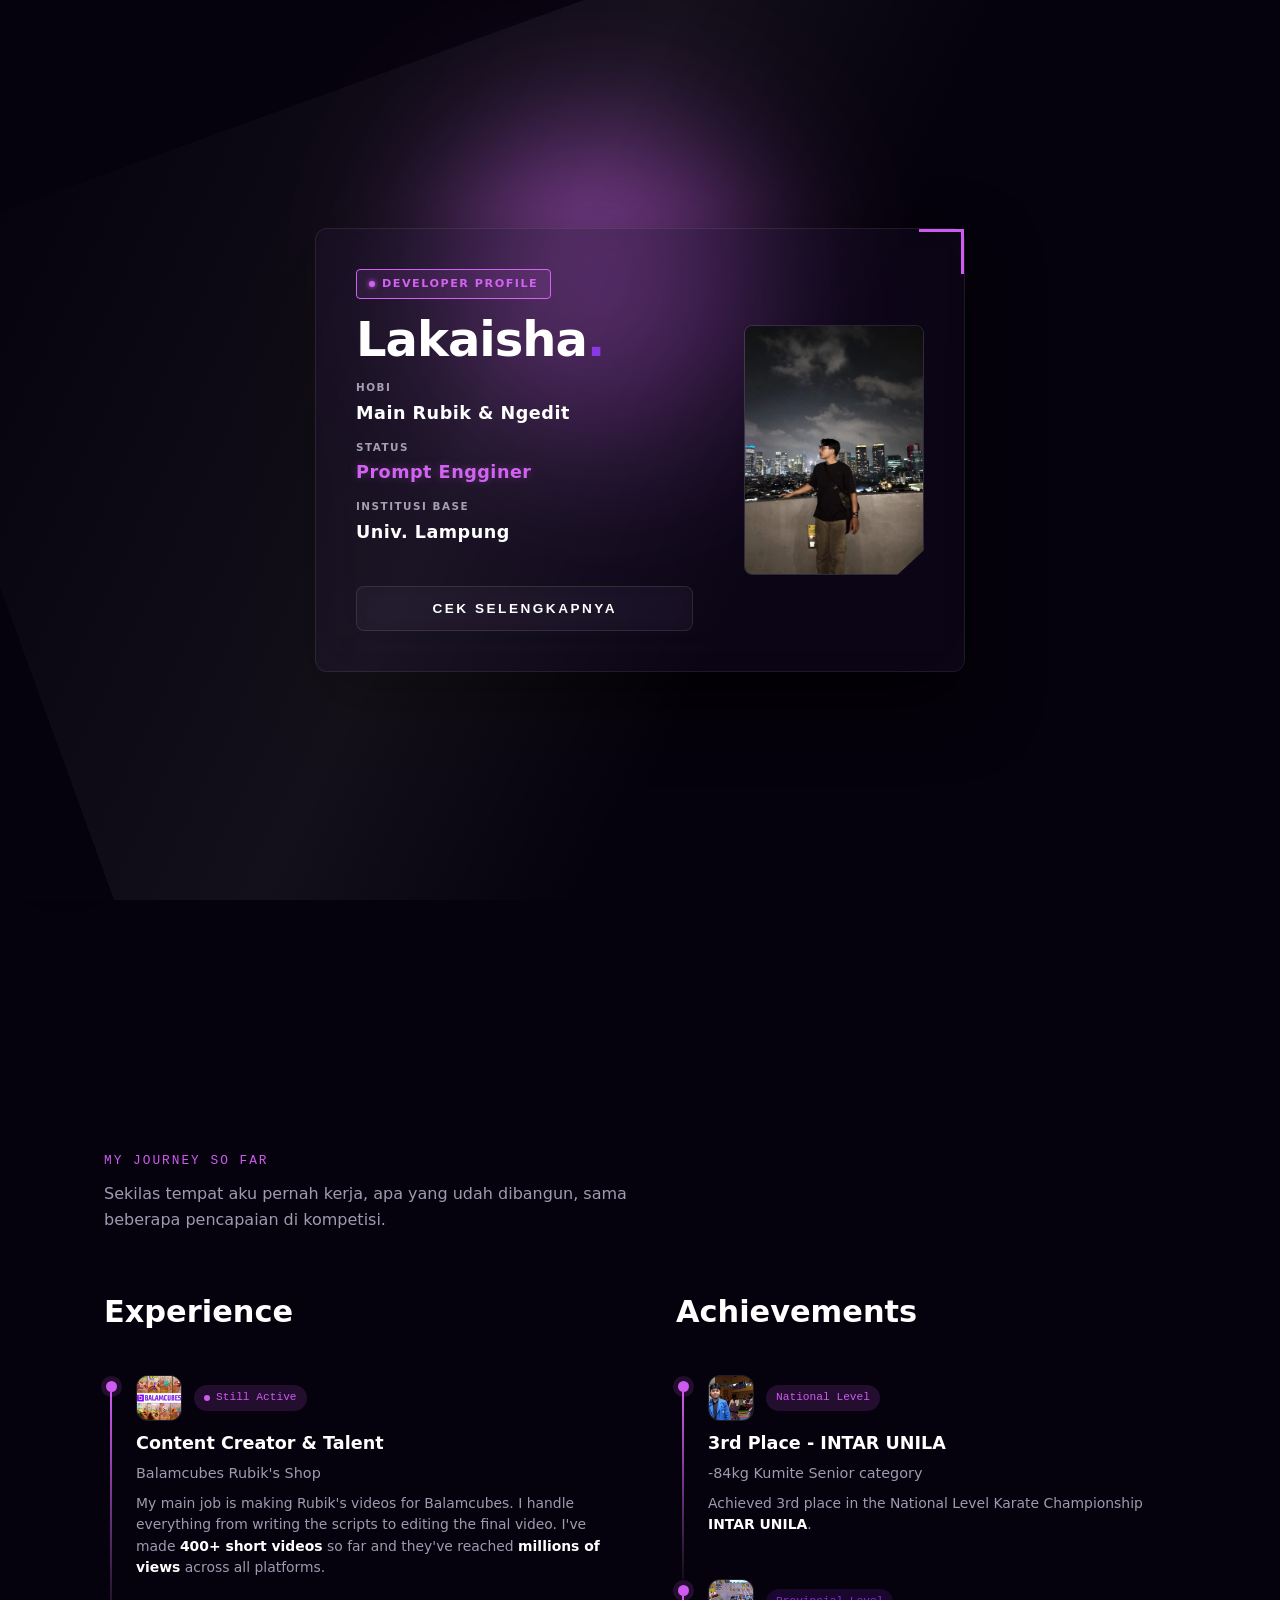
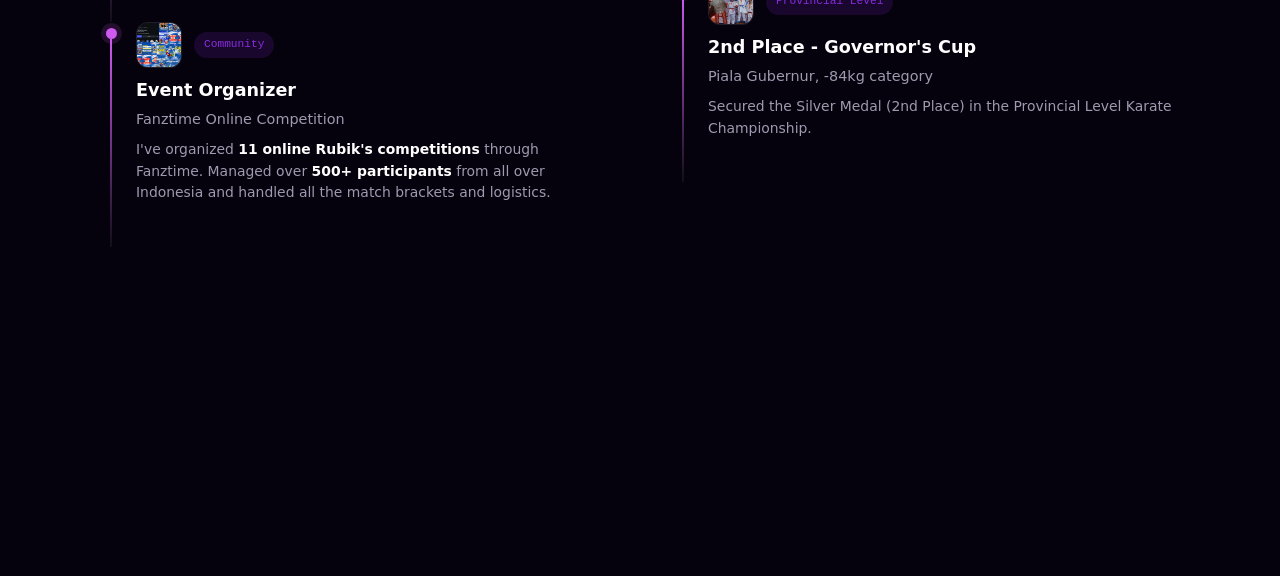
==== commit a541a52e: "update" ====
--- a/index.html
+++ b/index.html
@@ -77,19 +77,19 @@
 
             <!-- Kotak sosmed, ganti "WELCOME TO MY SPACE" -->
             <div class="social-row">
-                <a href="#" class="social-icon-btn" aria-label="GitHub" target="_blank" rel="noopener">
+                <a href="https://github.com/LAKAISHAGBSCODING" class="social-icon-btn" aria-label="GitHub" target="_blank" rel="noopener">
                     <svg viewBox="0 0 24 24"><path d="M12 .5C5.73.5.98 5.24.98 11.5c0 4.98 3.22 9.2 7.7 10.7.56.1.77-.24.77-.54 0-.27-.01-1.15-.02-2.09-3.13.68-3.79-1.34-3.79-1.34-.51-1.3-1.25-1.64-1.25-1.64-1.02-.7.08-.68.08-.68 1.13.08 1.72 1.16 1.72 1.16 1 1.72 2.63 1.22 3.27.94.1-.73.39-1.22.71-1.5-2.5-.28-5.13-1.25-5.13-5.56 0-1.23.44-2.23 1.16-3.02-.12-.28-.5-1.44.11-3 0 0 .95-.3 3.11 1.16a10.8 10.8 0 0 1 5.66 0C17.35 5.36 18.3 5.66 18.3 5.66c.61 1.56.23 2.72.11 3 .72.79 1.16 1.79 1.16 3.02 0 4.32-2.63 5.28-5.14 5.56.4.35.76 1.03.76 2.08 0 1.5-.01 2.72-.01 3.09 0 .3.2.65.78.54 4.47-1.5 7.69-5.72 7.69-10.7C23.02 5.24 18.27.5 12 .5z"/></svg>
                 </a>
-                <a href="#" class="social-icon-btn" aria-label="LinkedIn" target="_blank" rel="noopener">
+                <a href="https://id.linkedin.com/in/faqih-lakaisha-putra-94b18a299" class="social-icon-btn" aria-label="LinkedIn" target="_blank" rel="noopener">
                     <svg viewBox="0 0 24 24"><path d="M20.45 20.45h-3.55v-5.57c0-1.33-.02-3.04-1.85-3.04-1.86 0-2.14 1.45-2.14 2.94v5.67H9.36V9h3.41v1.56h.05c.48-.9 1.64-1.85 3.38-1.85 3.61 0 4.28 2.38 4.28 5.47v6.27zM5.34 7.43a2.06 2.06 0 1 1 0-4.12 2.06 2.06 0 0 1 0 4.12zM7.12 20.45H3.56V9h3.56v11.45zM22.22 0H1.78C.8 0 0 .78 0 1.75v20.5C0 23.22.8 24 1.78 24h20.44c.98 0 1.78-.78 1.78-1.75V1.75C24 .78 23.2 0 22.22 0z"/></svg>
                 </a>
-                <a href="#" class="social-icon-btn" aria-label="Instagram" target="_blank" rel="noopener">
+                <a href="https://www.instagram.com/faqihlakaisha_" class="social-icon-btn" aria-label="Instagram" target="_blank" rel="noopener">
                     <svg viewBox="0 0 24 24"><path d="M12 2.2c3.2 0 3.58.01 4.85.07 1.17.05 1.97.24 2.43.4a4.9 4.9 0 0 1 1.77 1.15 4.9 4.9 0 0 1 1.15 1.77c.16.46.35 1.26.4 2.43.06 1.27.07 1.65.07 4.85s-.01 3.58-.07 4.85c-.05 1.17-.24 1.97-.4 2.43a4.9 4.9 0 0 1-1.15 1.77 4.9 4.9 0 0 1-1.77 1.15c-.46.16-1.26.35-2.43.4-1.27.06-1.65.07-4.85.07s-3.58-.01-4.85-.07c-1.17-.05-1.97-.24-2.43-.4a4.9 4.9 0 0 1-1.77-1.15 4.9 4.9 0 0 1-1.15-1.77c-.16-.46-.35-1.26-.4-2.43C2.21 15.58 2.2 15.2 2.2 12s.01-3.58.07-4.85c.05-1.17.24-1.97.4-2.43a4.9 4.9 0 0 1 1.15-1.77A4.9 4.9 0 0 1 5.59 1.8c.46-.16 1.26-.35 2.43-.4C9.29 1.34 9.67 1.33 12 1.33m0-1.2C8.74.13 8.33.14 7.05.2c-1.27.06-2.15.26-2.91.56a7.1 7.1 0 0 0-2.57 1.68A7.1 7.1 0 0 0 .89 5.01c-.3.76-.5 1.64-.56 2.91C.27 9.2.26 9.61.26 12.87s.01 3.67.07 4.95c.06 1.27.26 2.15.56 2.91a7.1 7.1 0 0 0 1.68 2.57 7.1 7.1 0 0 0 2.57 1.68c.76.3 1.64.5 2.91.56 1.28.06 1.69.07 4.95.07s3.67-.01 4.95-.07c1.27-.06 2.15-.26 2.91-.56a7.1 7.1 0 0 0 2.57-1.68 7.1 7.1 0 0 0 1.68-2.57c.3-.76.5-1.64.56-2.91.06-1.28.07-1.69.07-4.95s-.01-3.67-.07-4.95c-.06-1.27-.26-2.15-.56-2.91a7.1 7.1 0 0 0-1.68-2.57A7.1 7.1 0 0 0 19.86.76c-.76-.3-1.64-.5-2.91-.56C15.67.14 15.26.13 12 .13z"/><path d="M12 6.35a5.65 5.65 0 1 0 0 11.3 5.65 5.65 0 0 0 0-11.3zm0 9.32a3.67 3.67 0 1 1 0-7.34 3.67 3.67 0 0 1 0 7.34z"/><circle cx="18.4" cy="5.6" r="1.32"/></svg>
                 </a>
-                <a href="#" class="social-icon-btn" aria-label="TikTok" target="_blank" rel="noopener">
+                <a href="https://www.tiktok.com/lakaisha" class="social-icon-btn" aria-label="TikTok" target="_blank" rel="noopener">
                     <svg viewBox="0 0 24 24"><path d="M16.6 5.82a4.7 4.7 0 0 1-1.03-2.83h-3.1v13.44a2.8 2.8 0 1 1-2-2.68V10.6a5.8 5.8 0 1 0 5.1 5.75V9.4a7.7 7.7 0 0 0 4.5 1.44V7.75a4.7 4.7 0 0 1-3.47-1.93z"/></svg>
                 </a>
-                <a href="mailto:youremail@example.com" class="social-icon-btn" aria-label="Email">
+                <a href="faqihlakaishaputra36@example.com" class="social-icon-btn" aria-label="Email">
                     <svg viewBox="0 0 24 24"><path d="M20 4H4c-1.1 0-1.99.9-1.99 2L2 18c0 1.1.9 2 2 2h16c1.1 0 2-.9 2-2V6c0-1.1-.9-2-2-2zm0 4-8 5-8-5V6l8 5 8-5v2z"/></svg>
                 </a>
             </div>
--- a/css/style.css
+++ b/css/style.css
@@ -41,7 +41,10 @@
     box-sizing: border-box; 
 }
 
-/* 🚨 FIX UTAMA: Efek transform dihapus dari animasi agar position: fixed tidak rusak */
+/* 🚀 FIX: Animasi fade-in gelap (pageAppear) DIHAPUS.
+   Dulu body mulai dari opacity:0 lalu fade 0.8s -> ini yang bikin
+   tiap pindah halaman terasa lambat & "muncul dari gelap".
+   Sekarang konten langsung tampil begitu halaman selesai load. */
 body {
     background-color: transparent;
     color: var(--text-main);
@@ -49,13 +52,6 @@
     overflow-x: hidden; 
     line-height: 1.6;
     width: 100%;
-    animation: pageAppear 0.8s ease-in forwards;
-    opacity: 0; 
-}
-
-@keyframes pageAppear {
-    0% { opacity: 0; }
-    100% { opacity: 1; }
 }
 
 /* =======================================================
@@ -175,7 +171,6 @@
 @keyframes gradientText { 0% { background-position: 0% center; } 100% { background-position: 200% center; } }
 .glow-text { text-shadow: 0 0 20px rgba(207, 90, 240, 0.4); }
 
-/* 🚨 FIX JARAK KOSONG: min-height dihapus, diganti padding menyesuaikan konten */
 .page-section { padding: 40px 5% 50px 5%; max-width: 1200px; margin: 0 auto; min-height: auto; }
 .section-title { font-size: 3rem; text-align: center; margin-bottom: 3rem; }
 
@@ -195,7 +190,6 @@
 .sub-heading { color: var(--text-dim); font-size: 1.2rem; font-weight: 400; margin-bottom: 0.5rem; letter-spacing: 2px; text-transform: uppercase; }
 .main-heading { font-size: 4rem; line-height: 1.1; margin-bottom: 1.5rem; }
 
-/* Judul & deskripsi hero versi index.html saat ini */
 .main-title { font-size: 4rem; line-height: 1.1; margin-bottom: 1.5rem; }
 .desc-text { font-size: 1.2rem; color: var(--text-dim); margin-bottom: 1.6rem; max-width: 500px; }
 
@@ -236,7 +230,6 @@
 }
 @keyframes floatBubbleModern { 0%, 100% { transform: translate(0, 0) rotate(0deg); } 50% { transform: translate(-5px, -15px) rotate(1deg); } }
 
-/* Baris ikon sosmed (ganti "WELCOME TO MY SPACE") */
 .social-row {
     display: flex;
     gap: 12px;
@@ -267,8 +260,6 @@
     fill: currentColor;
 }
 
-/* Fun fact typewriter (ganti tombol "Explore Projects") -
-   plain & simpel: teks terang polos + kursor tipis */
 .fun-fact-wrap {
     font-family: inherit;
     font-size: 1.3rem;
@@ -322,7 +313,6 @@
 .badge-info { flex: 1; display: flex; flex-direction: column; gap: 10px; }
 .skill-name { font-size: 1rem; font-weight: 600; letter-spacing: 0.5px; color: var(--text-main); }
 
-/* Dot-rating: pengganti progress bar & angka persen, lebih stylish & simpel */
 .skill-dots { display: flex; align-items: center; gap: 7px; }
 .dot {
     width: 8px; height: 8px; border-radius: 50%;
@@ -335,8 +325,6 @@
 }
 .skill-badge:hover .dot.on { transform: scale(1.25); }
 
-/* Fallback "monogram" badge buat tools yang gak punya logo resmi/stabil,
-   biar tetap rapi & gak pakai logo abal-abal */
 .icon-tile {
     display: flex; align-items: center; justify-content: center;
     border-radius: 12px;
@@ -423,7 +411,6 @@
     .nav-container { padding: 0.85rem 1.4rem; }
     .nav-toggle { display: flex; }
 
-    /* Dropdown menu mobile (dibuka lewat hamburger) */
     .nav-links {
         flex-direction: column;
         width: 100%;
@@ -750,8 +737,6 @@
     pointer-events: none;
 }
 
-/* Versi HP: foto & teks sejajar (mirip layout desktop), potongan
-   diagonal foto tetap ada, bukan ditumpuk vertikal */
 @media (max-width: 650px) {
     .splash-card-compact-3d {
         flex-direction: row;
@@ -936,4 +921,245 @@
 
 @media (max-width: 900px) {
     .journey-columns { grid-template-columns: 1fr; gap: 3rem; }
+}
+
+/* =======================================================
+   16. HALAMAN ABOUT (Profile Hero + Favorite Songs + Reading List)
+   ======================================================= */
+
+.about-hero {
+    display: flex;
+    align-items: center;
+    gap: 3.5rem;
+    flex-wrap: wrap;
+    margin-bottom: 4.5rem;
+}
+.about-hero-text { flex: 1.2; min-width: 300px; }
+.about-hero-text .main-title { margin-bottom: 1.3rem; }
+.about-hero-text p {
+    color: var(--text-dim);
+    font-size: 1.05rem;
+    line-height: 1.85;
+    margin-bottom: 1.2rem;
+}
+.about-hero-text p:last-child { margin-bottom: 0; }
+.about-hero-text strong { color: var(--text-main); }
+.about-hero-text .link-highlight {
+    color: var(--accent-magenta);
+    font-weight: 700;
+    text-decoration: none;
+    border-bottom: 1px solid transparent;
+    transition: border-color 0.3s ease;
+}
+.about-hero-text .link-highlight:hover { border-color: var(--accent-magenta); }
+
+.about-hero-photo {
+    flex: 1;
+    display: flex;
+    justify-content: center;
+    min-width: 260px;
+}
+.about-photo-frame {
+    width: 100%;
+    max-width: 380px;
+    border-radius: 20px;
+    overflow: hidden;
+    border: 1px solid var(--glass-border);
+    box-shadow: 0 20px 50px rgba(0, 0, 0, 0.5), 0 0 40px rgba(138, 43, 226, 0.18);
+    transition: transform 0.5s cubic-bezier(0.175, 0.885, 0.32, 1.275);
+}
+.about-photo-frame:hover { transform: translateY(-6px) rotate(0.5deg); }
+.about-photo-frame img { width: 100%; height: 100%; object-fit: cover; display: block; }
+
+.subsection-title {
+    display: flex;
+    align-items: center;
+    gap: 14px;
+    font-size: 1.5rem;
+    font-weight: 700;
+    margin: 0 0 2rem;
+}
+.subsection-title .title-dash {
+    width: 30px;
+    height: 4px;
+    border-radius: 4px;
+    background: var(--accent-magenta);
+    box-shadow: 0 0 10px var(--accent-magenta);
+    flex-shrink: 0;
+}
+
+.about-section { margin-bottom: 4.5rem; }
+.about-section:last-child { margin-bottom: 0; }
+
+@keyframes coverShimmer {
+    0% { background-position: 200% 0; }
+    100% { background-position: -200% 0; }
+}
+.song-cover.loading,
+.book-cover.loading {
+    background: linear-gradient(90deg, rgba(255,255,255,.05), rgba(255,255,255,.16), rgba(255,255,255,.05));
+    background-size: 200% 100%;
+    animation: coverShimmer 1.4s infinite;
+}
+
+.song-grid {
+    display: grid;
+    grid-template-columns: repeat(2, 1fr);
+    gap: 0.9rem;
+}
+.song-card {
+    display: flex;
+    align-items: stretch;
+    height: 76px;
+    border-radius: 12px;
+    background: #3a3a3a;
+    position: relative;
+    overflow: hidden;
+    isolation: isolate;
+    transition: background-color 0.6s ease, transform 0.2s ease, box-shadow 0.2s ease;
+}
+.song-card::after {
+    content: '';
+    position: absolute;
+    inset: 0;
+    background: linear-gradient(90deg, rgba(0,0,0,0) 60%, rgba(0,0,0,0.35) 100%);
+    z-index: 0;
+    pointer-events: none;
+}
+.song-card:hover {
+    transform: translateY(-2px);
+    box-shadow: 0 10px 22px rgba(0, 0, 0, 0.35);
+}
+.song-cover {
+    width: 76px;
+    height: 76px;
+    flex-shrink: 0;
+    background: rgba(255, 255, 255, 0.08);
+    position: relative;
+    z-index: 1;
+}
+.song-cover img { width: 100%; height: 100%; object-fit: cover; display: block; }
+.song-info {
+    flex: 1;
+    min-width: 0;
+    position: relative;
+    z-index: 1;
+    display: flex;
+    flex-direction: column;
+    justify-content: center;
+    gap: 3px;
+    padding: 0 1rem;
+}
+.song-info h4 {
+    font-size: 0.95rem; font-weight: 800; color: #fff;
+    white-space: nowrap; overflow: hidden; text-overflow: ellipsis;
+    text-shadow: 0 1px 4px rgba(0,0,0,0.35);
+}
+.song-info p {
+    font-size: 0.8rem; color: rgba(255, 255, 255, 0.78);
+    white-space: nowrap; overflow: hidden; text-overflow: ellipsis;
+}
+.song-preview-badge {
+    display: inline-block; font-size: 0.58rem; font-weight: 700; letter-spacing: 0.5px;
+    color: #fff; background: rgba(255, 255, 255, 0.18);
+    padding: 2px 8px; border-radius: 20px; text-transform: uppercase;
+    width: fit-content;
+}
+.song-actions {
+    display: flex;
+    align-items: center;
+    gap: 8px;
+    flex-shrink: 0;
+    position: relative;
+    z-index: 1;
+    padding-right: 1rem;
+}
+.song-spotify-icon {
+    width: 22px; height: 22px; display: flex; align-items: center; justify-content: center;
+    color: #fff; opacity: 0.85; transition: transform 0.25s ease, opacity 0.25s ease;
+}
+.song-spotify-icon:hover { opacity: 1; transform: scale(1.15); }
+.song-spotify-icon svg { width: 100%; height: 100%; fill: currentColor; }
+
+.song-add-btn, .song-more-btn {
+    width: 22px; height: 22px; border-radius: 50%; border: none; background: transparent;
+    color: #fff; display: flex; align-items: center; justify-content: center;
+    cursor: pointer; opacity: 0.8; font-size: 1.05rem; line-height: 1;
+    transition: opacity 0.25s ease, transform 0.25s ease;
+}
+.song-add-btn:hover, .song-more-btn:hover { opacity: 1; transform: scale(1.12); }
+.song-add-btn.added { color: #1DB954; }
+
+.song-play-btn {
+    width: 34px; height: 34px; border-radius: 50%; border: none; cursor: pointer;
+    background: #fff; color: #111;
+    display: flex; align-items: center; justify-content: center;
+    transition: all 0.2s ease; flex-shrink: 0;
+    box-shadow: 0 4px 12px rgba(0, 0, 0, 0.35);
+}
+.song-play-btn:hover:not(:disabled) { transform: scale(1.08); }
+.song-play-btn:disabled { opacity: 0.5; cursor: default; }
+.song-play-btn.is-loading { animation: playBtnPulse 1.2s ease-in-out infinite; }
+@keyframes playBtnPulse { 0%, 100% { opacity: 0.45; } 50% { opacity: 0.75; } }
+.song-play-btn svg { width: 13px; height: 13px; fill: currentColor; }
+.song-play-btn .icon-pause { display: none; }
+.song-play-btn.playing { background: var(--accent-blue); color: #fff; }
+.song-play-btn.playing .icon-play { display: none; }
+.song-play-btn.playing .icon-pause { display: block; }
+
+.song-embed-holder {
+    position: absolute;
+    width: 1px;
+    height: 1px;
+    overflow: hidden;
+    opacity: 0;
+    pointer-events: none;
+    left: -9999px;
+    top: -9999px;
+}
+
+.book-grid {
+    display: grid;
+    grid-template-columns: repeat(auto-fill, minmax(150px, 1fr));
+    gap: 1.7rem;
+}
+.book-card { display: flex; flex-direction: column; gap: 0.7rem; text-align: center; }
+.book-cover {
+    width: 100%;
+    aspect-ratio: 2 / 3;
+    border-radius: 10px;
+    overflow: hidden;
+    border: 1px solid var(--glass-border);
+    box-shadow: 0 10px 25px rgba(0, 0, 0, 0.4);
+    transition: transform 0.4s cubic-bezier(0.175, 0.885, 0.32, 1.275), box-shadow 0.4s ease;
+}
+.book-card:hover .book-cover {
+    transform: translateY(-6px) rotate(-1deg);
+    box-shadow: 0 15px 30px rgba(207, 90, 240, 0.25);
+}
+.book-cover img { width: 100%; height: 100%; object-fit: cover; display: block; }
+.book-cover-fallback {
+    display: flex;
+    align-items: center;
+    justify-content: center;
+    padding: 0.8rem;
+    background: linear-gradient(160deg, var(--accent-purple), var(--accent-blue));
+}
+.book-cover-fallback span {
+    color: #fff;
+    font-size: 0.85rem;
+    font-weight: 700;
+    text-align: center;
+    line-height: 1.35;
+    text-shadow: 0 1px 3px rgba(0,0,0,0.3);
+}
+.book-title { font-size: 0.9rem; font-weight: 700; color: var(--text-main); line-height: 1.3; }
+.book-author { font-size: 0.78rem; color: var(--text-dim); }
+
+@media (max-width: 768px) {
+    .about-hero { flex-direction: column-reverse; text-align: center; gap: 2.2rem; }
+    .about-hero-text p { text-align: left; }
+    .subsection-title { justify-content: center; }
+    .song-grid { grid-template-columns: 1fr; }
+    .book-grid { grid-template-columns: repeat(auto-fill, minmax(120px, 1fr)); gap: 1.2rem; }
 }
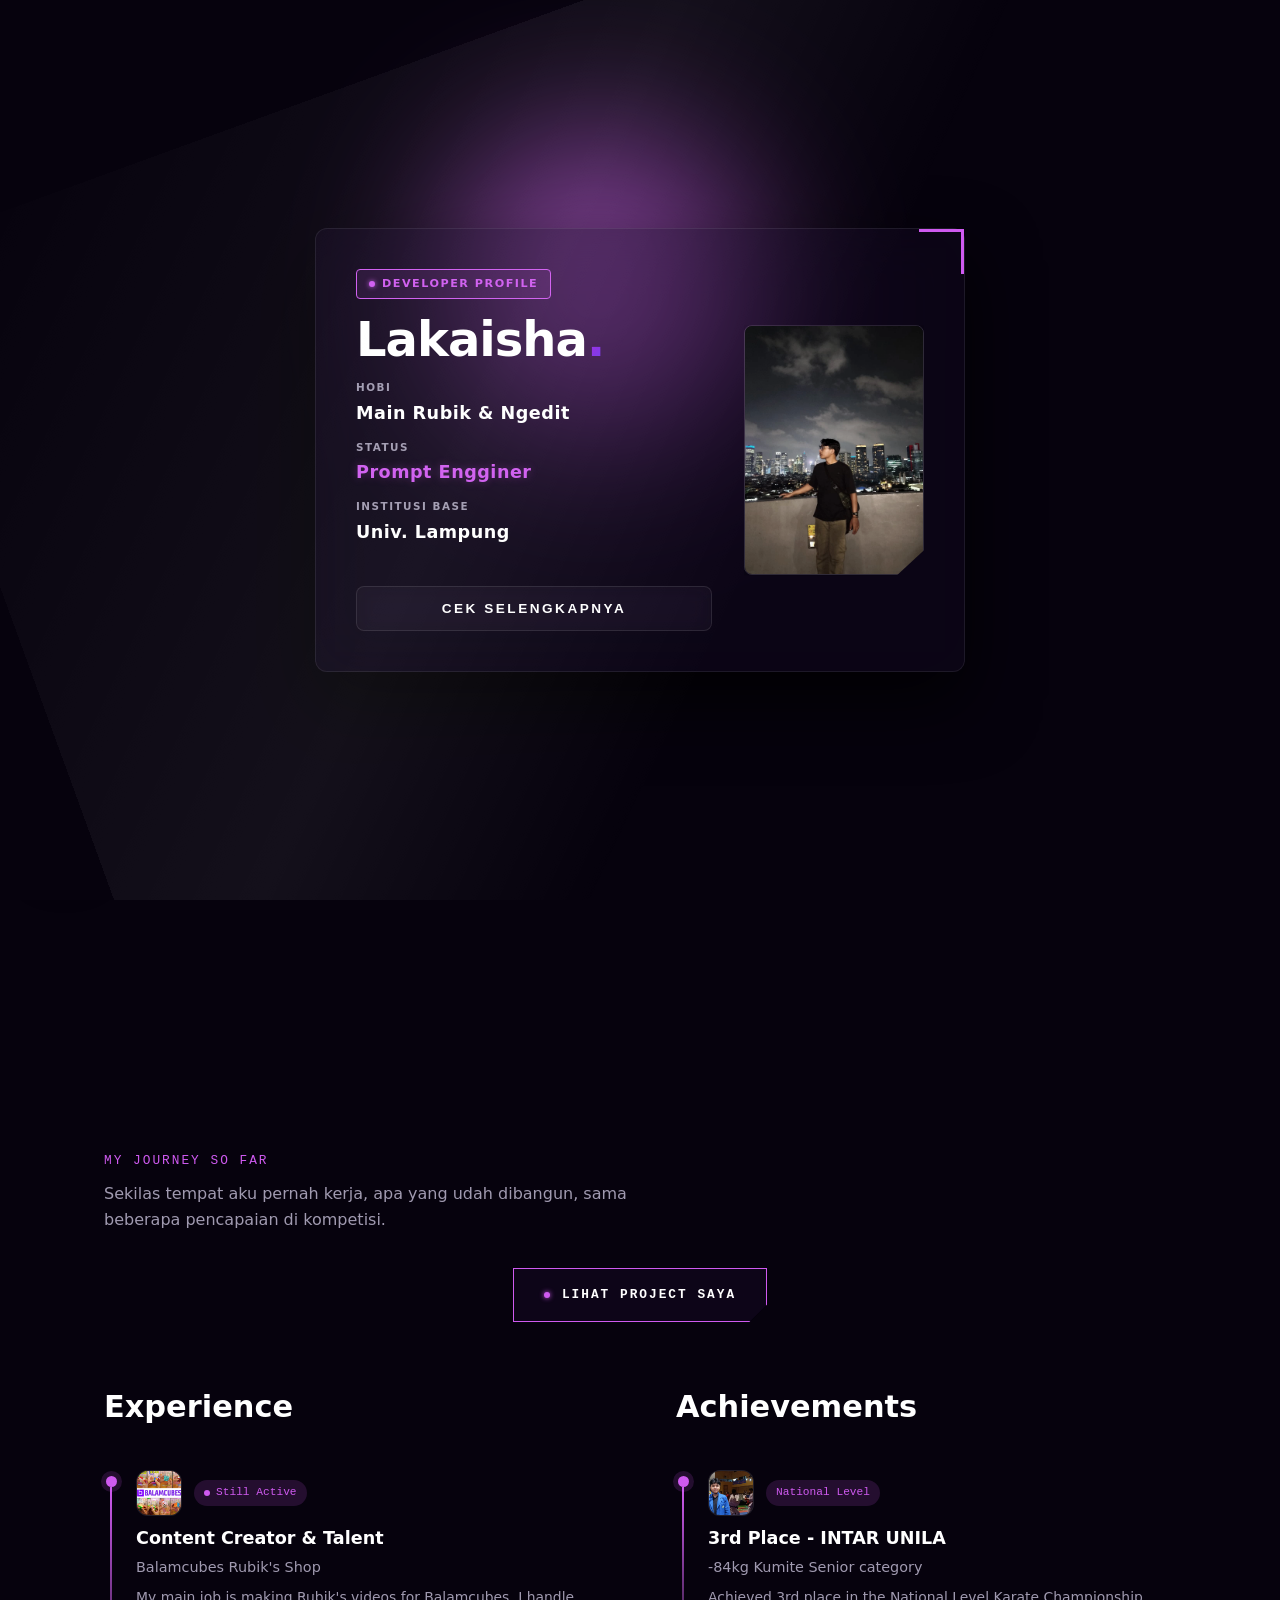
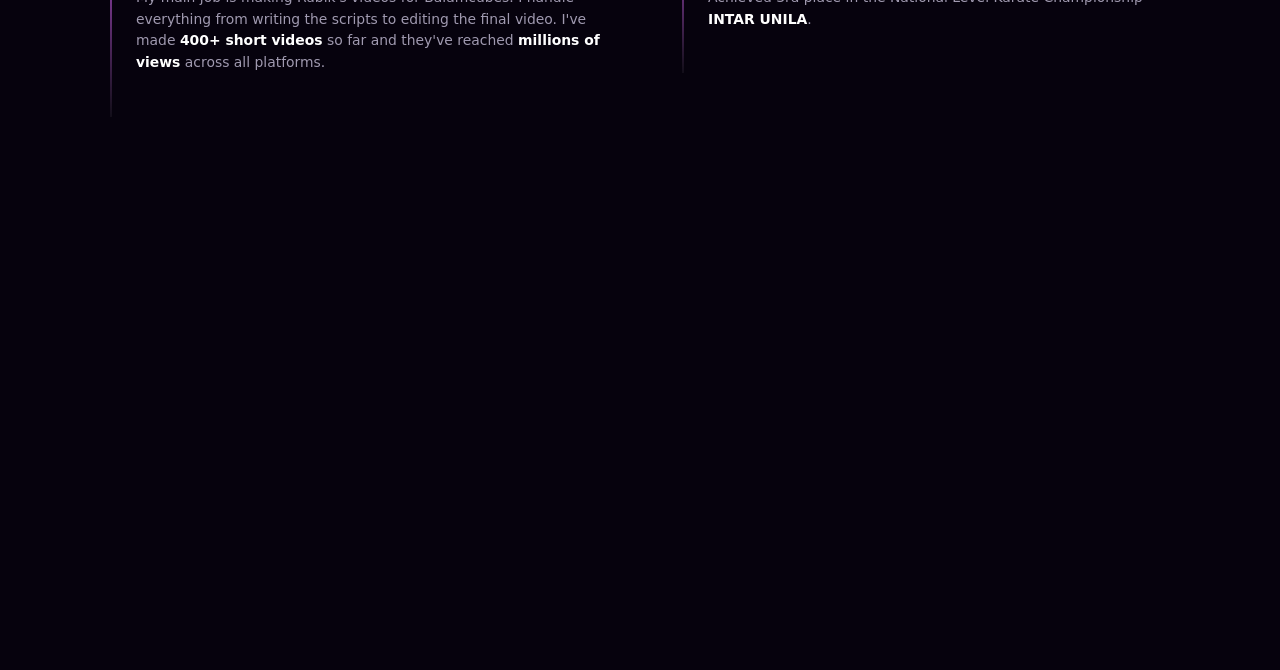
==== commit becbedae: "update" ====
--- a/index.html
+++ b/index.html
@@ -106,7 +106,7 @@
         
         <div class="hero-image fade-in">
             <div class="speech-bubble">
-                "in another life aku gamau masuk ilmu komputer"
+                <span id="bubbleText"></span><span class="bubble-cursor"></span>
             </div>
             <div class="glass-sphere" style="background-image: url('assets/gambar-faqih.webp'); background-size: cover; background-position: center; border: 3px solid rgba(255, 255, 255, 0.4);">
             </div>
@@ -120,6 +120,13 @@
     <section id="journey" class="journey-section">
         <div class="journey-eyebrow">MY JOURNEY SO FAR</div>
         <p class="journey-lead">Sekilas tempat aku pernah kerja, apa yang udah dibangun, sama beberapa pencapaian di kompetisi.</p>
+
+        <div class="journey-cta-wrap">
+            <a href="pages/projects.html" class="journey-cta-btn">
+                <span class="pulse-dot-magenta"></span>
+                <span>Lihat Project Saya</span>
+            </a>
+        </div>
 
         <div class="journey-columns">
             <div class="journey-col">
@@ -263,6 +270,13 @@
         function masukKePortfolio() {
             sessionStorage.setItem('splashSudahDilihat', 'true');
             splash.classList.add('exit-animation-3d');
+
+            // Langsung nyalain musik tepat pas tombol ini diklik,
+            // baik di HP maupun laptop, gak nunggu interaksi lain.
+            if (typeof goUnmuted === 'function') {
+                goUnmuted();
+            }
+
             setTimeout(() => {
                 splash.style.display = 'none';
             }, 800);
@@ -417,8 +431,64 @@
                 });
             });
 
-            document.querySelectorAll('#journey .journey-eyebrow, #journey .journey-lead')
+            document.querySelectorAll('#journey .journey-eyebrow, #journey .journey-lead, #journey .journey-cta-wrap')
                 .forEach((el) => revealObserver.observe(el));
+        })();
+    </script>
+
+    <!-- =======================================================
+         SPEECH BUBBLE TYPEWRITER EFFECT (beda ritme & cursor
+         sama fun fact di bawah, biar gak sama persis)
+         ======================================================= -->
+    <script>
+        (function () {
+            const bubbleMessages = [
+                '"in another life aku gamau masuk ilmu komputer"',
+                '"when yahh"',
+                '"baru belajar it, saingannya ai"',
+                '"ai bukan hanya alat, tapi budak"',
+                '"tee und zucker"',
+                '"ich vermisse mama so sehr"'
+            ];
+
+            const el = document.getElementById('bubbleText');
+            if (!el) return;
+
+            let msgIndex = 0;
+            let charIndex = 0;
+            let deleting = false;
+
+            const TYPE_SPEED = 55;
+            const DELETE_SPEED = 28;
+            const PAUSE_AFTER_TYPE = 2100;
+            const PAUSE_AFTER_DELETE = 500;
+
+            function tick() {
+                const current = bubbleMessages[msgIndex];
+
+                if (!deleting) {
+                    charIndex++;
+                    el.textContent = current.slice(0, charIndex);
+                    if (charIndex === current.length) {
+                        deleting = true;
+                        setTimeout(tick, PAUSE_AFTER_TYPE);
+                        return;
+                    }
+                    setTimeout(tick, TYPE_SPEED);
+                } else {
+                    charIndex--;
+                    el.textContent = current.slice(0, charIndex);
+                    if (charIndex === 0) {
+                        deleting = false;
+                        msgIndex = (msgIndex + 1) % bubbleMessages.length;
+                        setTimeout(tick, PAUSE_AFTER_DELETE);
+                        return;
+                    }
+                    setTimeout(tick, DELETE_SPEED);
+                }
+            }
+
+            tick();
         })();
     </script>
 
--- a/css/style.css
+++ b/css/style.css
@@ -224,11 +224,26 @@
     background: rgba(25, 10, 45, 0.7); backdrop-filter: blur(15px);
     padding: 18px 25px; border-radius: 60% 40% 60% 40% / 40% 60% 40% 60%;
     border: 1px solid var(--accent-magenta); color: var(--text-main);
-    font-size: 0.9rem; font-style: italic; max-width: 250px; text-align: center;
+    font-size: 0.9rem; font-style: italic; width: 250px; min-height: 1.4em; text-align: center;
     box-shadow: 0 10px 30px rgba(207, 90, 240, 0.2), inset 0 0 15px rgba(207, 90, 240, 0.1);
     animation: floatBubbleModern 5s ease-in-out infinite; z-index: 10;
+    box-sizing: border-box;
 }
 @keyframes floatBubbleModern { 0%, 100% { transform: translate(0, 0) rotate(0deg); } 50% { transform: translate(-5px, -15px) rotate(1deg); } }
+
+/* Cursor blok berkedip buat typewriter di speech bubble,
+   sengaja beda gaya sama garis tipis punya fun-fact di Hero */
+.bubble-cursor {
+    display: inline-block;
+    width: 0.5em;
+    height: 0.95em;
+    background: var(--accent-magenta);
+    margin-left: 2px;
+    vertical-align: text-bottom;
+    box-shadow: 0 0 6px rgba(207, 90, 240, 0.6);
+    animation: bubbleCursorBlink 0.85s steps(1) infinite;
+}
+@keyframes bubbleCursorBlink { 50% { opacity: 0; } }
 
 .social-row {
     display: flex;
@@ -617,7 +632,10 @@
 }
 
 /* =======================================================
-   14. SPLASH SCREEN (COMPACT 3D FLOATING & MIRING - UPDATED)
+   14. SPLASH SCREEN (COMPACT 3D FLOATING & MIRING)
+   Ukuran dibikin fluid pakai clamp() supaya di HP layoutnya
+   TETAP SAMA kayak di laptop (foto & teks sejajar horizontal),
+   cuma diskalain proporsional, bukan desain beda kayak dulu.
    ======================================================= */
 .splash-overlay-3d {
     position: fixed; top: 0; left: 0; width: 100vw; height: 100vh;
@@ -629,10 +647,10 @@
 }
 
 .splash-card-compact-3d {
-    display: flex; flex-direction: row; gap: 2rem; align-items: stretch;
+    display: flex; flex-direction: row; gap: clamp(1rem, 4vw, 2rem); align-items: stretch;
     background: rgba(20, 10, 35, 0.4); backdrop-filter: blur(30px); -webkit-backdrop-filter: blur(30px);
     border: 1px solid rgba(255, 255, 255, 0.08);
-    border-radius: 12px; padding: 2.5rem;
+    border-radius: 12px; padding: clamp(1.3rem, 4.5vw, 2.5rem);
     max-width: 650px; width: 92%; box-shadow: 0 30px 70px rgba(0,0,0,0.8);
     position: relative;
     transform-style: preserve-3d;
@@ -673,31 +691,31 @@
 .tech-badge-new {
     display: flex; align-items: center; gap: 7px; width: fit-content;
     background: rgba(207, 90, 240, 0.1); border: 1px solid var(--accent-magenta);
-    color: var(--accent-magenta); padding: 5px 12px; border-radius: 4px;
-    font-size: 0.7rem; font-weight: 800; letter-spacing: 1.5px; text-transform: uppercase;
+    color: var(--accent-magenta); padding: clamp(4px, 1vw, 5px) clamp(9px, 2.5vw, 12px); border-radius: 4px;
+    font-size: clamp(0.6rem, 1.8vw, 0.7rem); font-weight: 800; letter-spacing: 1.5px; text-transform: uppercase;
 }
 .pulse-dot-magenta { width: 6px; height: 6px; background: var(--accent-magenta); border-radius: 50%; box-shadow: 0 0 5px var(--accent-magenta); animation: pulse 1.5s infinite; }
 
 .compact-name-new {
-    font-size: 3rem; font-weight: 900; line-height: 1; color: var(--text-main); margin: 1rem 0; letter-spacing: -1px;
+    font-size: clamp(1.8rem, 7vw, 3rem); font-weight: 900; line-height: 1; color: var(--text-main); margin: clamp(0.6rem, 2.5vw, 1rem) 0; letter-spacing: -1px;
 }
 
 .compact-data-list {
-    display: flex; flex-direction: column; gap: 12px; margin-bottom: 2.5rem;
+    display: flex; flex-direction: column; gap: clamp(8px, 2vw, 12px); margin-bottom: clamp(1.4rem, 4vw, 2.5rem);
 }
 
 .data-item {
     display: flex; flex-direction: column; gap: 3px;
 }
 
-.item-label { font-size: 0.65rem; color: var(--text-dim); font-weight: 800; letter-spacing: 1.5px; text-transform: uppercase; }
-.item-value { font-size: 1.1rem; color: var(--text-main); font-weight: 600; letter-spacing: 0.5px; }
+.item-label { font-size: clamp(0.58rem, 1.6vw, 0.65rem); color: var(--text-dim); font-weight: 800; letter-spacing: 1.5px; text-transform: uppercase; }
+.item-value { font-size: clamp(0.85rem, 2.8vw, 1.1rem); color: var(--text-main); font-weight: 600; letter-spacing: 0.5px; }
 .highlight-magenta { color: var(--accent-magenta); font-weight: 700; text-shadow: 0 0 10px rgba(207, 90, 240, 0.3); }
 
 .btn-portal-glass {
     background: rgba(255, 255, 255, 0.03); backdrop-filter: blur(10px); -webkit-backdrop-filter: blur(10px);
     border: 1px solid rgba(255, 255, 255, 0.1);
-    padding: 14px 0; width: 100%; color: var(--text-main); font-size: 0.85rem; font-weight: 800; letter-spacing: 2.5px;
+    padding: clamp(11px, 2.8vw, 14px) 0; width: 100%; color: var(--text-main); font-size: clamp(0.75rem, 2.2vw, 0.85rem); font-weight: 800; letter-spacing: 2.5px;
     border-radius: 8px; cursor: pointer; transition: all 0.4s cubic-bezier(0.175, 0.885, 0.32, 1.275);
     text-transform: uppercase; outline: none;
     position: relative; overflow: hidden;
@@ -716,12 +734,12 @@
 .btn-portal-glass:hover::before { left: 100%; }
 
 .compact-photo-3d {
-    flex: 1; position: relative; display: flex; align-items: center; justify-content: flex-end;
+    flex: 0 0 clamp(105px, 27vw, 180px); position: relative; display: flex; align-items: center; justify-content: flex-end;
     transform: translateZ(60px); 
 }
 
 .photo-frame-compact {
-    width: 180px; height: 250px; border-radius: 8px; overflow: hidden; position: relative;
+    width: clamp(105px, 27vw, 180px); height: clamp(150px, 38vw, 250px); border-radius: 8px; overflow: hidden; position: relative;
     border: 1px solid rgba(255, 255, 255, 0.15); box-shadow: 10px 10px 30px rgba(0,0,0,0.7);
     clip-path: polygon(0 0, 100% 0, 100% 90%, 85% 100%, 0 100%); 
 }
@@ -735,35 +753,6 @@
     opacity: 0;
     transform: translateY(-60vh) scale(0.75) rotateX(-25deg) rotateY(15deg);
     pointer-events: none;
-}
-
-@media (max-width: 650px) {
-    .splash-card-compact-3d {
-        flex-direction: row;
-        padding: 1.4rem;
-        gap: 1.2rem;
-        align-items: center;
-        border-radius: 12px;
-    }
-    .compact-photo-3d {
-        flex: 0 0 110px;
-        justify-content: center;
-        transform: translateZ(40px);
-    }
-    .photo-frame-compact {
-        width: 110px; height: 160px;
-        clip-path: polygon(0 0, 100% 0, 100% 90%, 85% 100%, 0 100%);
-        border-radius: 8px;
-    }
-    .compact-info-3d { flex: 1.4; text-align: left; transform: translateZ(30px); }
-    .compact-name-new { font-size: 2rem; margin: 0.6rem 0; }
-    .tech-badge-new { margin: 0; }
-    .compact-data-list {
-        text-align: left; background: rgba(0,0,0,0.25);
-        padding: 12px; border-radius: 6px; margin-bottom: 1.4rem;
-    }
-    .btn-portal-glass { font-size: 0.78rem; padding: 12px 0; }
-    .corner-accent-top { display: none; }
 }
 
 /* =======================================================
@@ -791,13 +780,60 @@
 .journey-lead {
     color: var(--text-dim);
     max-width: 560px;
-    margin-bottom: 3.5rem;
+    margin-bottom: 2.2rem;
     line-height: 1.6;
     opacity: 0;
     transform: translateY(14px);
     transition: opacity .6s ease .08s, transform .6s ease .08s;
 }
 .journey-lead.in-view { opacity: 1; transform: translateY(0); }
+
+/* Tombol CTA "Lihat Project Saya" -- dibikin senada sama bahasa
+   desain tech-badge di splash screen (monospace, pulse dot,
+   sudut kepotong), bukan bentuk bubble/organik. */
+.journey-cta-wrap {
+    display: flex;
+    justify-content: center;
+    margin-bottom: 3.8rem;
+    opacity: 0;
+    transform: translateY(14px);
+    transition: opacity .6s ease .12s, transform .6s ease .12s;
+}
+.journey-cta-wrap.in-view { opacity: 1; transform: translateY(0); }
+
+.journey-cta-btn {
+    position: relative;
+    display: inline-flex;
+    align-items: center;
+    gap: 12px;
+    background: rgba(20, 10, 35, 0.55);
+    backdrop-filter: blur(14px); -webkit-backdrop-filter: blur(14px);
+    border: 1px solid var(--accent-magenta);
+    padding: 16px 30px;
+    color: var(--text-main);
+    text-decoration: none;
+    font-family: monospace;
+    font-size: 0.8rem;
+    font-weight: 700;
+    letter-spacing: 2px;
+    text-transform: uppercase;
+    clip-path: polygon(0 0, 100% 0, 100% 68%, 93% 100%, 0 100%);
+    overflow: hidden;
+    box-shadow: 0 10px 26px rgba(0, 0, 0, 0.35);
+    transition: transform 0.35s cubic-bezier(0.175, 0.885, 0.32, 1.275), box-shadow 0.35s ease, background 0.35s ease;
+}
+.journey-cta-btn::before {
+    content: '';
+    position: absolute; top: 0; left: -100%; width: 100%; height: 100%;
+    background: linear-gradient(90deg, transparent, rgba(255,255,255,0.1), transparent);
+    transition: left 0.6s ease;
+}
+.journey-cta-btn:hover {
+    transform: translateY(-4px);
+    background: rgba(207, 90, 240, 0.1);
+    box-shadow: 0 16px 34px rgba(207, 90, 240, 0.35);
+}
+.journey-cta-btn:hover::before { left: 100%; }
 
 .journey-columns {
     display: grid;
